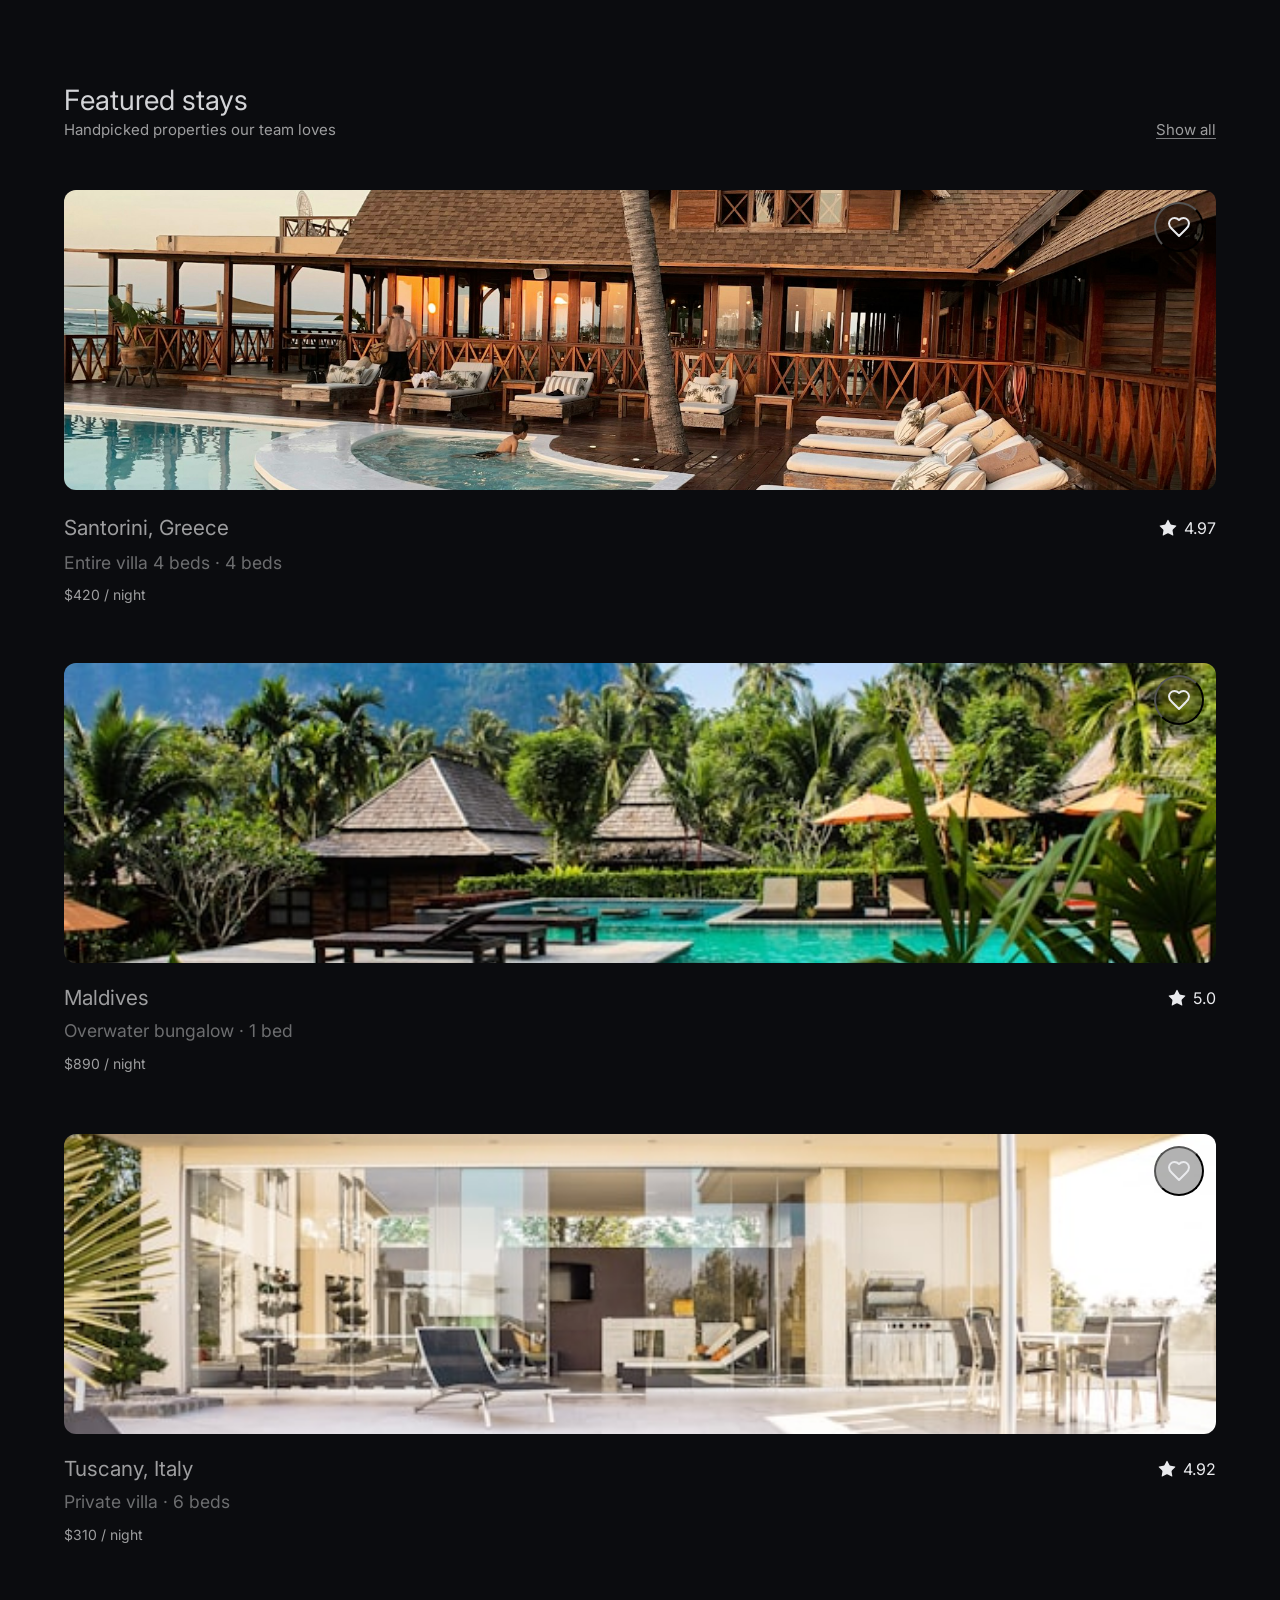
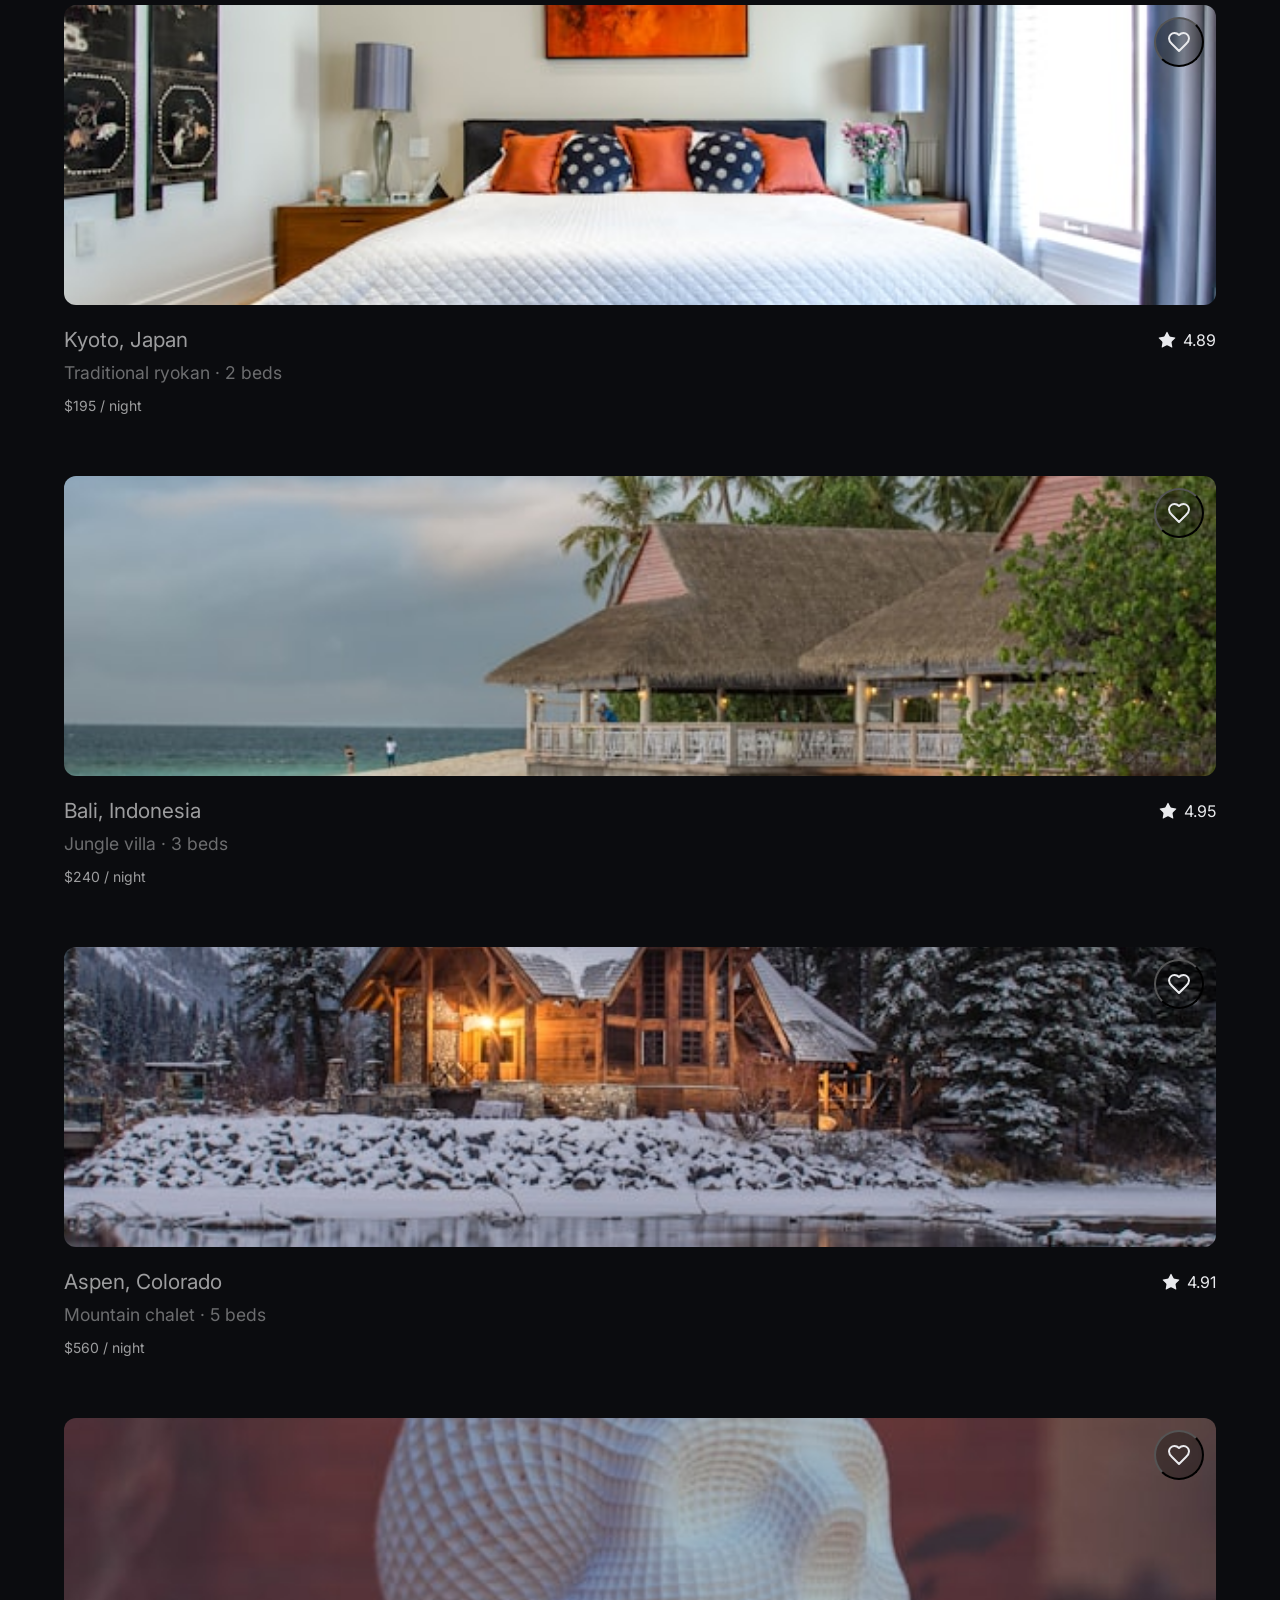
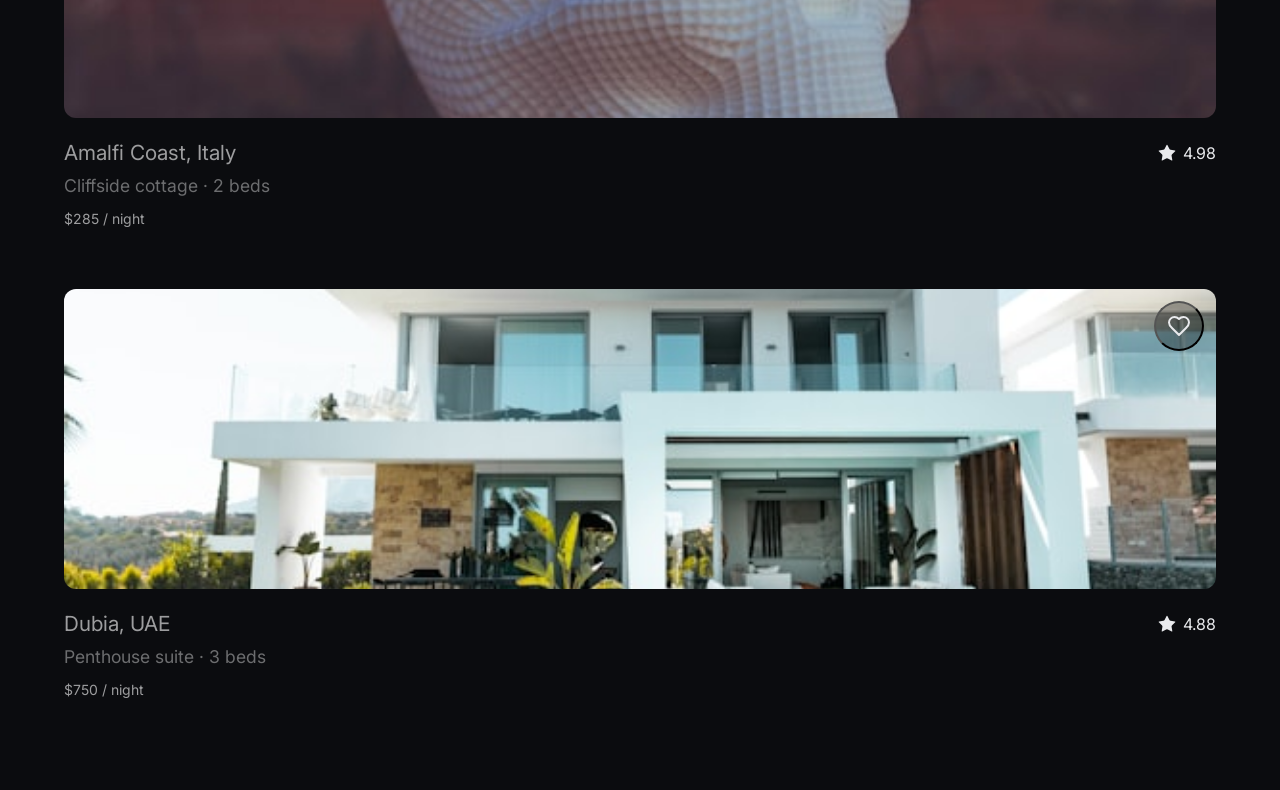
==== index.html @ f6ecd712 "your message here" ====
<!DOCTYPE html>
<html lang="en">
<head>
    <meta charset="UTF-8">
    <meta name="viewport" content="width=device-width, initial-scale=1.0">
    <title>Avenoir | Website</title>
    <link rel="preconnect" href="https://fonts.googleapis.com">
    <link rel="preconnect" href="https://fonts.gstatic.com" crossorigin>
    <link href="https://fonts.googleapis.com/css2?family=Cookie&family=Inter:ital,opsz,wght@0,14..32,100..900;1,14..32,100..900&display=swap" rel="stylesheet">
  <link rel="stylesheet" href="style.css">
</head>
<body>
    <section class="section">
        <div class="section__inner">
            <div class="section__header">
                <div class="section__heading">
                    <h2 class="section__title">Featured stays</h2>
                    <p class="text--md">Handpicked properties our team loves</p>
                </div>
                <a href="" class="text--md section__link">Show all</a>
            </div>
            <div id="featured-grid" class="section__grid">
                <a href="./" class="card">
                    <div class="card__image-wrapper">
                        <button class="love_btn">
                            <svg xmlns="http://www.w3.org/2000/svg" width="24" height="24" viewBox="0 0 24 24" fill="none" stroke="currentColor" stroke-width="2" stroke-linecap="round" stroke-linejoin="round" class="lucide lucide-heart w-4 h-4 transition-colors stroke-white">
                                <path d="M19 14c1.49-1.46 3-3.21 3-5.5A5.5 5.5 0 0 0 16.5 3c-1.76 0-3 .5-4.5 2-1.5-1.5-2.74-2-4.5-2A5.5 5.5 0 0 0 2 8.5c0 2.3 1.5 4.05 3 5.5l7 7Z"></path>
                            </svg>
                        </button>
                        <img src="./images/hero-bg.jpg" class="image" alt="">
                    </div>
                    <div class="card__details">
                        <div class="card__details-row">
                            <p class="card__location">Santorini, Greece</p>
                            <div class="card__rating">
                                <svg xmlns="http://www.w3.org/2000/svg" width="24" height="24" viewBox="0 0 24 24">
                                    <path d="M11.525 2.295a.53.53 0 0 1 .95 0l2.31 4.679a2.123 2.123 0 0 0 1.595 1.16l5.166.756a.53.53 0 0 1 .294.904l-3.736 3.638a2.123 2.123 0 0 0-.611 1.878l.882 5.14a.53.53 0 0 1-.771.56l-4.618-2.428a2.122 2.122 0 0 0-1.973 0L6.396 21.01a.53.53 0 0 1-.77-.56l.881-5.139a2.122 2.122 0 0 0-.611-1.879L2.16 9.795a.53.53 0 0 1 .294-.906l5.165-.755a2.122 2.122 0 0 0 1.597-1.16z"></path>
                                </svg>
                                <span class="">4.97</span>
                            </div>
                        </div>
                        <p class="text--sm">Entire villa 4 beds · 4 beds</p>
                        <p class="card__price">$420 <span>/ night</span></p>
                    </div>
                </a>
                
                <a href="./" class="card">
                    <div class="card__image-wrapper">
                        <button class="love_btn">
                            <svg xmlns="http://www.w3.org/2000/svg" width="24" height="24" viewBox="0 0 24 24" fill="none" stroke="currentColor" stroke-width="2" stroke-linecap="round" stroke-linejoin="round" class="lucide lucide-heart w-4 h-4 transition-colors stroke-white">
                                <path d="M19 14c1.49-1.46 3-3.21 3-5.5A5.5 5.5 0 0 0 16.5 3c-1.76 0-3 .5-4.5 2-1.5-1.5-2.74-2-4.5-2A5.5 5.5 0 0 0 2 8.5c0 2.3 1.5 4.05 3 5.5l7 7Z"></path>
                            </svg>
                        </button>
                        <img src="./images/house-two.png" alt="">
                    </div>
                    <div class="card__details">
                        <div class="card__details-row">
                            <p class="text--md card__location">Maldives</p>
                            <div class="card__rating">
                                <svg xmlns="http://www.w3.org/2000/svg" width="24" height="24" viewBox="0 0 24 24">
                                    <path d="M11.525 2.295a.53.53 0 0 1 .95 0l2.31 4.679a2.123 2.123 0 0 0 1.595 1.16l5.166.756a.53.53 0 0 1 .294.904l-3.736 3.638a2.123 2.123 0 0 0-.611 1.878l.882 5.14a.53.53 0 0 1-.771.56l-4.618-2.428a2.122 2.122 0 0 0-1.973 0L6.396 21.01a.53.53 0 0 1-.77-.56l.881-5.139a2.122 2.122 0 0 0-.611-1.879L2.16 9.795a.53.53 0 0 1 .294-.906l5.165-.755a2.122 2.122 0 0 0 1.597-1.16z"></path>
                                </svg>
                                <span class="text--sm">5.0</span>
                            </div>
                        </div>
                        <p class="text--sm">Overwater bungalow · 1 bed</p>
                        <p class="text--md card__price">$890 <span>/ night</span></p>
                    </div>
                </a>

                <a href="./" class="card">
                    <div class="card__image-wrapper">
                        <button class="love_btn">
                            <svg xmlns="http://www.w3.org/2000/svg" width="24" height="24" viewBox="0 0 24 24" fill="none" stroke="currentColor" stroke-width="2" stroke-linecap="round" stroke-linejoin="round" class="lucide lucide-heart w-4 h-4 transition-colors stroke-white">
                                <path d="M19 14c1.49-1.46 3-3.21 3-5.5A5.5 5.5 0 0 0 16.5 3c-1.76 0-3 .5-4.5 2-1.5-1.5-2.74-2-4.5-2A5.5 5.5 0 0 0 2 8.5c0 2.3 1.5 4.05 3 5.5l7 7Z"></path>
                            </svg>
                        </button>
                        <img src="./images/house-three.png" alt="">
                    </div>
                    <div class="card__details">
                        <div class="card__details-row">
                            <p class="text--md card__location">Tuscany, Italy</p>
                            <div class="card__rating">
                                <svg xmlns="http://www.w3.org/2000/svg" width="24" height="24" viewBox="0 0 24 24">
                                    <path d="M11.525 2.295a.53.53 0 0 1 .95 0l2.31 4.679a2.123 2.123 0 0 0 1.595 1.16l5.166.756a.53.53 0 0 1 .294.904l-3.736 3.638a2.123 2.123 0 0 0-.611 1.878l.882 5.14a.53.53 0 0 1-.771.56l-4.618-2.428a2.122 2.122 0 0 0-1.973 0L6.396 21.01a.53.53 0 0 1-.77-.56l.881-5.139a2.122 2.122 0 0 0-.611-1.879L2.16 9.795a.53.53 0 0 1 .294-.906l5.165-.755a2.122 2.122 0 0 0 1.597-1.16z"></path>
                                </svg>
                                <span class="text--sm">4.92</span>
                            </div>
                        </div>
                        <p class="text--sm">Private villa · 6 beds</p>
                        <p class="text--md card__price">$310 <span>/ night</span></p>
                    </div>
                </a>

                <a href="./" class="card">
                    <div class="card__image-wrapper">
                        <button class="love_btn">
                            <svg xmlns="http://www.w3.org/2000/svg" width="24" height="24" viewBox="0 0 24 24" fill="none" stroke="currentColor" stroke-width="2" stroke-linecap="round" stroke-linejoin="round" class="lucide lucide-heart w-4 h-4 transition-colors stroke-white">
                                <path d="M19 14c1.49-1.46 3-3.21 3-5.5A5.5 5.5 0 0 0 16.5 3c-1.76 0-3 .5-4.5 2-1.5-1.5-2.74-2-4.5-2A5.5 5.5 0 0 0 2 8.5c0 2.3 1.5 4.05 3 5.5l7 7Z"></path>
                            </svg>
                        </button>
                        <img src="./images/house-four.png" alt="">
                    </div>
                    <div class="card__details">
                        <div class="card__details-row">
                            <p class="text--md card__location">Kyoto, Japan</p>
                            <div class="card__rating">
                                <svg xmlns="http://www.w3.org/2000/svg" width="24" height="24" viewBox="0 0 24 24">
                                    <path d="M11.525 2.295a.53.53 0 0 1 .95 0l2.31 4.679a2.123 2.123 0 0 0 1.595 1.16l5.166.756a.53.53 0 0 1 .294.904l-3.736 3.638a2.123 2.123 0 0 0-.611 1.878l.882 5.14a.53.53 0 0 1-.771.56l-4.618-2.428a2.122 2.122 0 0 0-1.973 0L6.396 21.01a.53.53 0 0 1-.77-.56l.881-5.139a2.122 2.122 0 0 0-.611-1.879L2.16 9.795a.53.53 0 0 1 .294-.906l5.165-.755a2.122 2.122 0 0 0 1.597-1.16z"></path>
                                </svg>
                                <span class="text--sm">4.89</span>
                            </div>
                        </div>
                        <p class="text--sm">Traditional ryokan · 2 beds</p>
                        <p class="text--md card__price">$195 <span>/ night</span></p>
                    </div>
                </a>

                <a href="./" class="card">
                    <div class="card__image-wrapper">
                        <button class="love_btn">
                            <svg xmlns="http://www.w3.org/2000/svg" width="24" height="24" viewBox="0 0 24 24" fill="none" stroke="currentColor" stroke-width="2" stroke-linecap="round" stroke-linejoin="round" class="lucide lucide-heart w-4 h-4 transition-colors stroke-white">
                                <path d="M19 14c1.49-1.46 3-3.21 3-5.5A5.5 5.5 0 0 0 16.5 3c-1.76 0-3 .5-4.5 2-1.5-1.5-2.74-2-4.5-2A5.5 5.5 0 0 0 2 8.5c0 2.3 1.5 4.05 3 5.5l7 7Z"></path>
                            </svg>
                        </button>
                        <img src="./images/house-five.png" alt="">
                    </div>
                    <div class="card__details">
                        <div class="card__details-row">
                            <p class="text--md card__location">Bali, Indonesia</p>
                            <div class="card__rating">
                                <svg xmlns="http://www.w3.org/2000/svg" width="24" height="24" viewBox="0 0 24 24">
                                    <path d="M11.525 2.295a.53.53 0 0 1 .95 0l2.31 4.679a2.123 2.123 0 0 0 1.595 1.16l5.166.756a.53.53 0 0 1 .294.904l-3.736 3.638a2.123 2.123 0 0 0-.611 1.878l.882 5.14a.53.53 0 0 1-.771.56l-4.618-2.428a2.122 2.122 0 0 0-1.973 0L6.396 21.01a.53.53 0 0 1-.77-.56l.881-5.139a2.122 2.122 0 0 0-.611-1.879L2.16 9.795a.53.53 0 0 1 .294-.906l5.165-.755a2.122 2.122 0 0 0 1.597-1.16z"></path>
                                </svg>
                                <span class="text--sm">4.95</span>
                            </div>
                        </div>
                        <p class="text--sm">Jungle villa · 3 beds</p>
                        <p class="text--md card__price">$240 <span>/ night</span></p>
                    </div>
                </a>

                <a href="./" class="card">
                    <div class="card__image-wrapper">
                        <button class="love_btn">
                            <svg xmlns="http://www.w3.org/2000/svg" width="24" height="24" viewBox="0 0 24 24" fill="none" stroke="currentColor" stroke-width="2" stroke-linecap="round" stroke-linejoin="round" class="lucide lucide-heart w-4 h-4 transition-colors stroke-white">
                                <path d="M19 14c1.49-1.46 3-3.21 3-5.5A5.5 5.5 0 0 0 16.5 3c-1.76 0-3 .5-4.5 2-1.5-1.5-2.74-2-4.5-2A5.5 5.5 0 0 0 2 8.5c0 2.3 1.5 4.05 3 5.5l7 7Z"></path>
                            </svg>
                        </button>
                        <img src="./images/house-six.jpg" alt="">
                    </div>
                    <div class="card__details">
                        <div class="card__details-row">
                            <p class="text--md card__location">Aspen, Colorado</p>
                            <div class="card__rating">
                                <svg xmlns="http://www.w3.org/2000/svg" width="24" height="24" viewBox="0 0 24 24">
                                    <path d="M11.525 2.295a.53.53 0 0 1 .95 0l2.31 4.679a2.123 2.123 0 0 0 1.595 1.16l5.166.756a.53.53 0 0 1 .294.904l-3.736 3.638a2.123 2.123 0 0 0-.611 1.878l.882 5.14a.53.53 0 0 1-.771.56l-4.618-2.428a2.122 2.122 0 0 0-1.973 0L6.396 21.01a.53.53 0 0 1-.77-.56l.881-5.139a2.122 2.122 0 0 0-.611-1.879L2.16 9.795a.53.53 0 0 1 .294-.906l5.165-.755a2.122 2.122 0 0 0 1.597-1.16z"></path>
                                </svg>
                                <span class="text--sm">4.91</span>
                            </div>
                        </div>
                        <p class="text--sm">Mountain chalet · 5 beds</p>
                        <p class="text--md card__price">$560 <span>/ night</span></p>
                    </div>
                </a>

                <a href="./" class="card">
                    <div class="card__image-wrapper">
                        <button class="love_btn">
                            <svg xmlns="http://www.w3.org/2000/svg" width="24" height="24" viewBox="0 0 24 24" fill="none" stroke="currentColor" stroke-width="2" stroke-linecap="round" stroke-linejoin="round" class="lucide lucide-heart w-4 h-4 transition-colors stroke-white">
                                <path d="M19 14c1.49-1.46 3-3.21 3-5.5A5.5 5.5 0 0 0 16.5 3c-1.76 0-3 .5-4.5 2-1.5-1.5-2.74-2-4.5-2A5.5 5.5 0 0 0 2 8.5c0 2.3 1.5 4.05 3 5.5l7 7Z"></path>
                            </svg>
                        </button>
                        <img src="./images/house-seven.png" alt="">
                    </div>
                    <div class="card__details">
                        <div class="card__details-row">
                            <p class="text--md card__location">Amalfi Coast, Italy</p>
                            <div class="card__rating">
                                <svg xmlns="http://www.w3.org/2000/svg" width="24" height="24" viewBox="0 0 24 24">
                                    <path d="M11.525 2.295a.53.53 0 0 1 .95 0l2.31 4.679a2.123 2.123 0 0 0 1.595 1.16l5.166.756a.53.53 0 0 1 .294.904l-3.736 3.638a2.123 2.123 0 0 0-.611 1.878l.882 5.14a.53.53 0 0 1-.771.56l-4.618-2.428a2.122 2.122 0 0 0-1.973 0L6.396 21.01a.53.53 0 0 1-.77-.56l.881-5.139a2.122 2.122 0 0 0-.611-1.879L2.16 9.795a.53.53 0 0 1 .294-.906l5.165-.755a2.122 2.122 0 0 0 1.597-1.16z"></path>
                                </svg>
                                <span class="text--sm">4.98</span>
                            </div>
                        </div>
                        <p class="text--sm">Cliffside cottage · 2 beds</p>
                        <p class="text--md card__price">$285 <span>/ night</span></p>
                    </div>
                </a>

                <a href="./" class="card">
                    <div class="card__image-wrapper">
                        <button class="love_btn">
                            <svg xmlns="http://www.w3.org/2000/svg" width="24" height="24" viewBox="0 0 24 24" fill="none" stroke="currentColor" stroke-width="2" stroke-linecap="round" stroke-linejoin="round" class="lucide lucide-heart w-4 h-4 transition-colors stroke-white">
                                <path d="M19 14c1.49-1.46 3-3.21 3-5.5A5.5 5.5 0 0 0 16.5 3c-1.76 0-3 .5-4.5 2-1.5-1.5-2.74-2-4.5-2A5.5 5.5 0 0 0 2 8.5c0 2.3 1.5 4.05 3 5.5l7 7Z"></path>
                            </svg>
                        </button>
                        <img src="./images/house-eight.png" alt="">
                    </div>
                    <div class="card__details">
                        <div class="card__details-row">
                            <p class="text--md card__location">Dubia, UAE</p>
                            <div class="card__rating">
                                <svg xmlns="http://www.w3.org/2000/svg" width="24" height="24" viewBox="0 0 24 24">
                                    <path d="M11.525 2.295a.53.53 0 0 1 .95 0l2.31 4.679a2.123 2.123 0 0 0 1.595 1.16l5.166.756a.53.53 0 0 1 .294.904l-3.736 3.638a2.123 2.123 0 0 0-.611 1.878l.882 5.14a.53.53 0 0 1-.771.56l-4.618-2.428a2.122 2.122 0 0 0-1.973 0L6.396 21.01a.53.53 0 0 1-.77-.56l.881-5.139a2.122 2.122 0 0 0-.611-1.879L2.16 9.795a.53.53 0 0 1 .294-.906l5.165-.755a2.122 2.122 0 0 0 1.597-1.16z"></path>
                                </svg>
                                <span class="text--sm">4.88</span>
                            </div>
                        </div>
                        <p class="text--sm">Penthouse suite · 3 beds</p>
                        <p class="text--md card__price">$750 <span>/ night</span></p>
                    </div>
                </a>

            </div>
        </div>
    </section>
</body>
</html>
---- style.css ----
/* ===========================
   RESET + BASE
=========================== */
*, *::before, *::after {
  box-sizing: border-box;
  margin: 0;
  padding: 0;
}

html {
  scroll-behavior: smooth;
}

body {
    font-family: "Inter", sans-serif;
}

/* ===========================
   CONTAINER — fluid + capped
=========================== */
.section{
    width: 100%;
    background-color: #0B0C0F;
    /* background-color: blue; */
    padding: 80px 0;
}
.section__inner {
    /* background-color: red; */
  width: min(90%, 1200px);
  margin-inline: auto;
  gap: 50px;
  display: flex;
  flex-direction: column;

}

.section__header{
    display: flex;
    justify-content: space-between;
    flex-wrap: nowrap;
    /* justify-content: center; */
    align-items: center;
}

.section__link {
    font-size: .87rem;
    align-self: flex-end;
    text-decoration: underline;
    text-underline-offset: 3px;
    color: #757577;
    text-decoration-color: rgba(233, 234, 237, 0.5);
}

.section__title{
    font-size: 28px;
    font-weight: 400;
    line-height: 40px;
    color: rgba(233, 234, 237, 0.9);
}


.text--md {
    font-size: 15px;
    font-weight: 400;
    line-height: 20px;
    color: #ffffff99;
}

.section__grid{
    display: grid;
    grid-template-columns: repeat(1, fr);
    gap: 50px;
    width: 100%;
}

.card {
    display: flex;
    flex-direction: column;
    gap: 15px;
    /* display: block; */
    /* border-radius: 12px; */
    overflow: hidden;
    transition: all 0.3s ease;
}

.card__image-wrapper {
    border-radius: 12px;
    overflow: hidden;
    position: relative;
    height: 300px;
}

.card__image-wrapper img {
    width: 100%;
    height: 100%;
    object-fit: cover;
    display: block;
    transition: all 0.3s ease;
    z-index: 100;
}


.card:hover .card__image-wrapper img {
    transform: scale(1.1);
}

.love_btn {
    position: absolute;
    top: 12px;
    right: 12px;
    z-index: 200;
    background: rgba(0, 0, 0, 0.3);
    height: 50px;
    width: 50px;
    display: flex;
    justify-content: center;
    align-items: center;
    padding: 0;
    border-radius: 100%;
}

.love_btn svg {
    color: rgb(233, 234, 237);
    height: 24px;
    width: 24px;
    display: block;
}

.card__location{
    font-size: 1.3rem;
    color: rgba(255, 255, 255, 0.6);
}

.card__details-row{
    display: flex;
    justify-content: space-between;
    align-items: center;
}


.card__rating{
    display: flex;
    justify-content: center;
    align-items: center;
    color: #E9EAED;
    gap: 6px;
}

.card__rating span{
    font-size: 1rem;
    color: rgb(233, 234, 237);
}

.card__rating svg{
    height: 20px;
    width: 20px;
    fill: #e9eaed;
}

.card__details{
    display: flex;
    flex-direction: column;
    gap: 15px;
    padding: 10px 0;
    /* background-color: gold; */
}

.text--sm{
    font-size: 1.1rem;
    line-height: 16px;
    font-weight: 400;
    color: #ffffff66;
}


.card__price{
    font-weight: 400;
    font-size: 14px;
    color: rgba(255, 255, 255, 0.6);
}





















/* ===========================
   TYPOGRAPHY
=========================== */
h1, h2, h3, p {
  margin: 0;
}

a {
  text-decoration: none;
}



/* Tablet+ — show full nav links */
@media (min-width: 768px) {
  .nav__links {
    display: flex;
  }

  .nav__hamburger {
    display: none;
  }

  .nav__mobile {
    display: none !important;
  }
}


@media (min-width: 768px) {
  .stats__grid {
    grid-template-columns: repeat(4, 1fr);
  }
}



@media (min-width: 768px) {
  .work__grid {
    grid-template-columns: repeat(2, 1fr);
    grid-template-rows: auto auto;
  }

  .card--tall {
    grid-row: span 2;
    min-height: 520px;
  }

  .card--wide {
    grid-column: span 2;
  }
}

@media (min-width: 1024px) {
  .card--wide {
    grid-column: span 1;
  }
}

@media (min-width: 768px) {
  .service {
    align-items: center;
  }
}


@media (min-width: 768px) {
  .footer__inner {
    flex-direction: row;
    justify-content: space-between;
  }
}
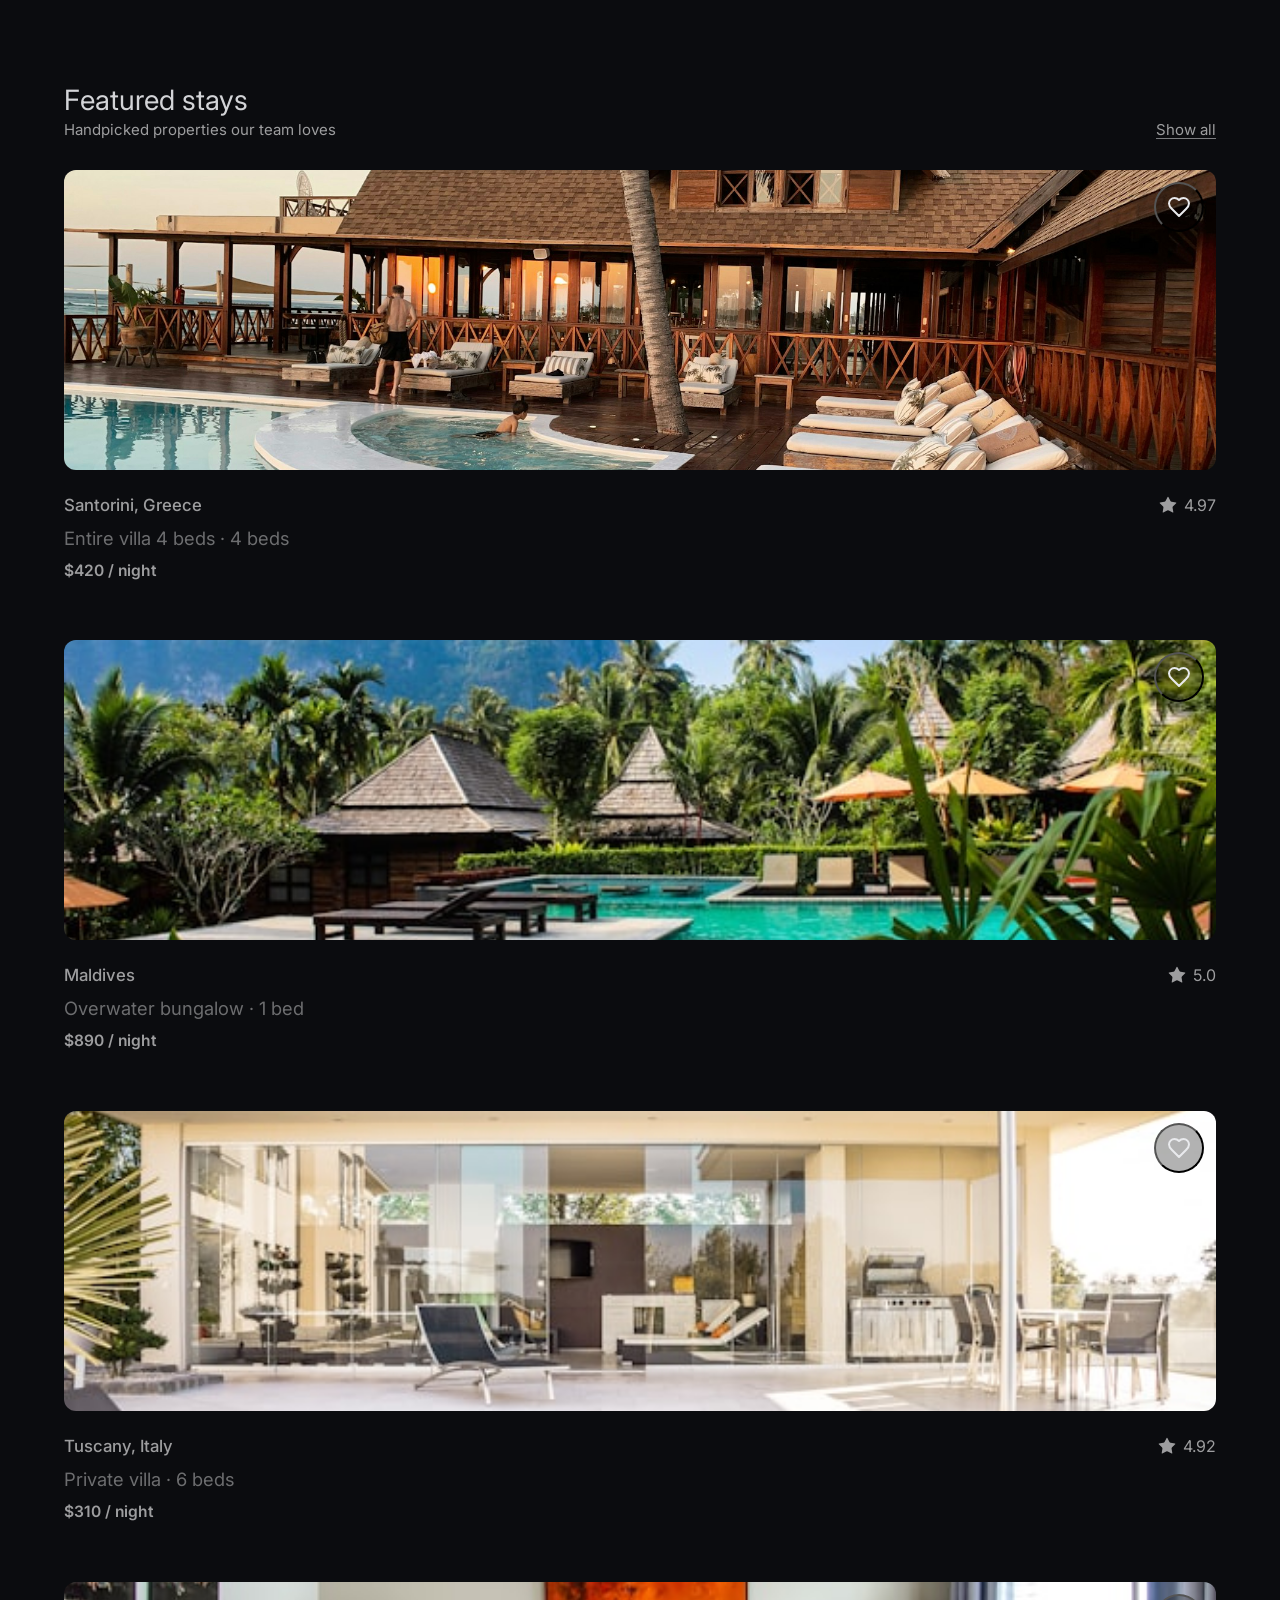
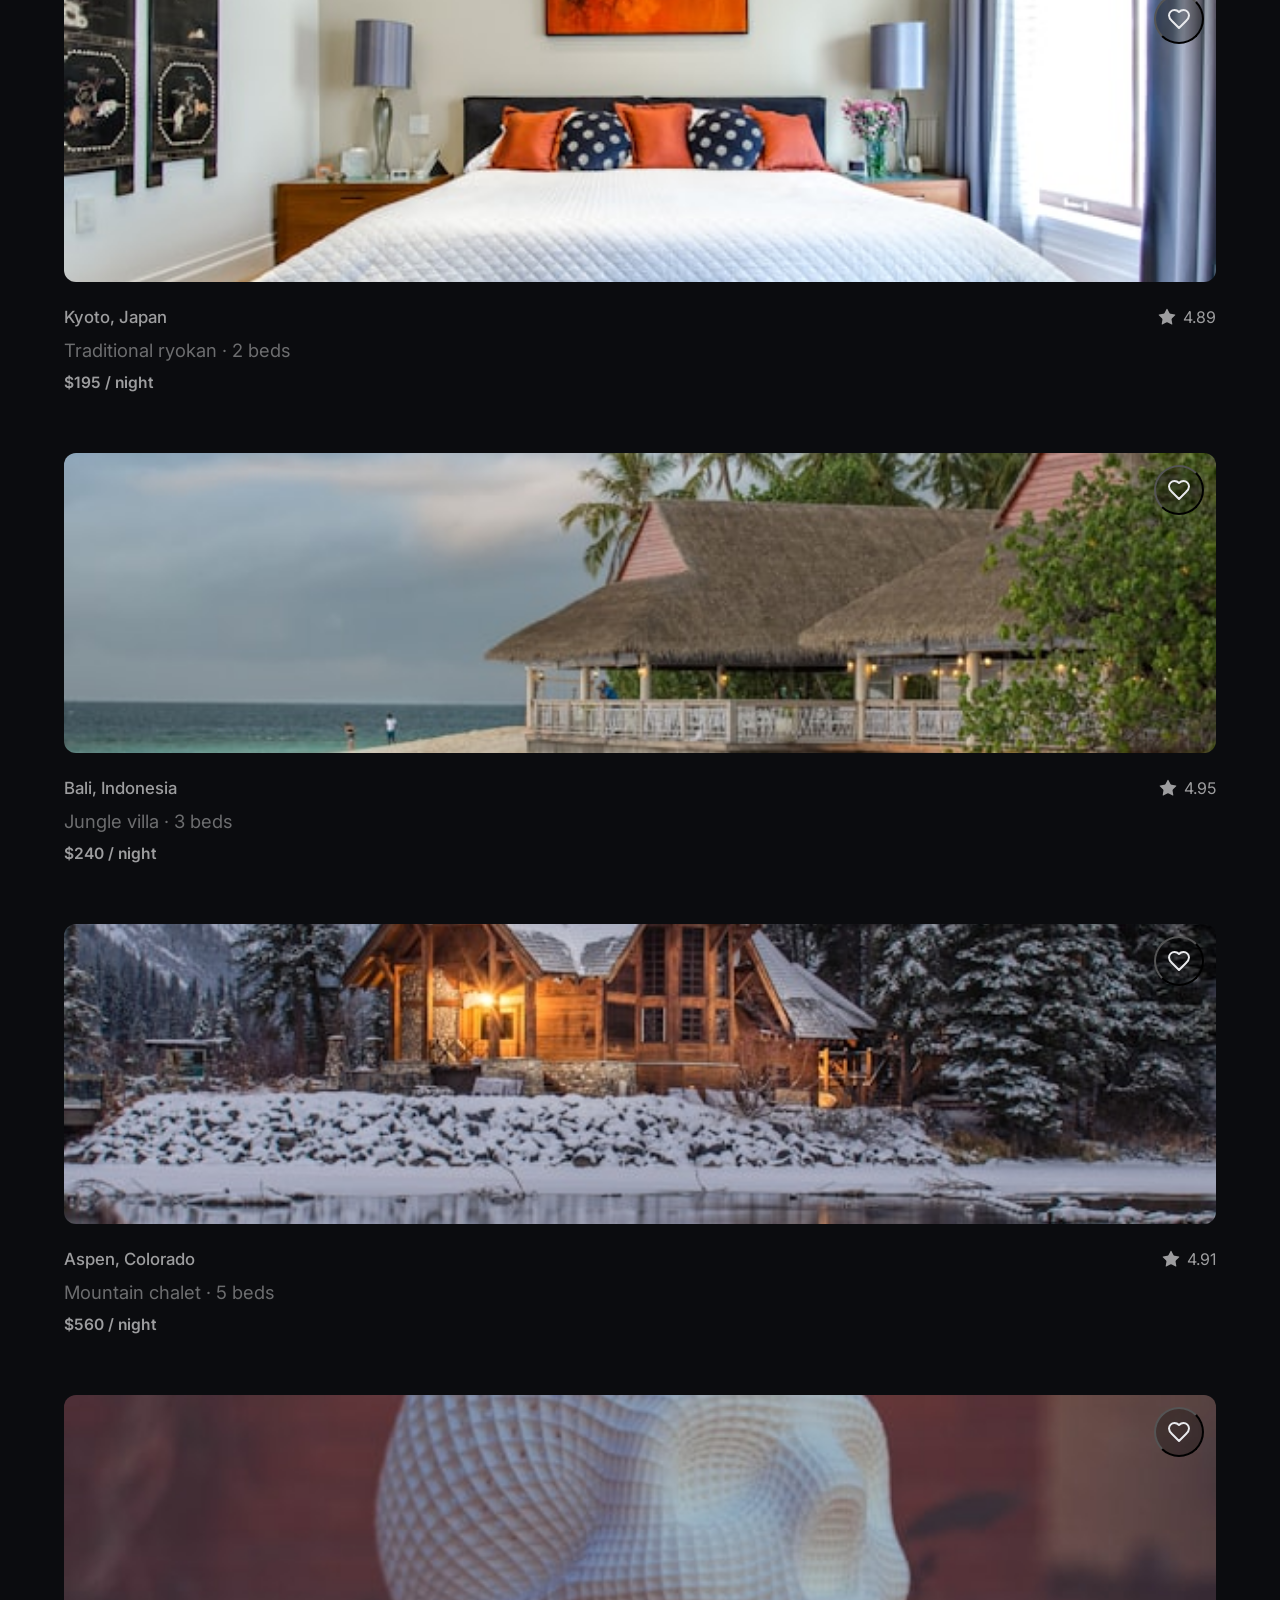
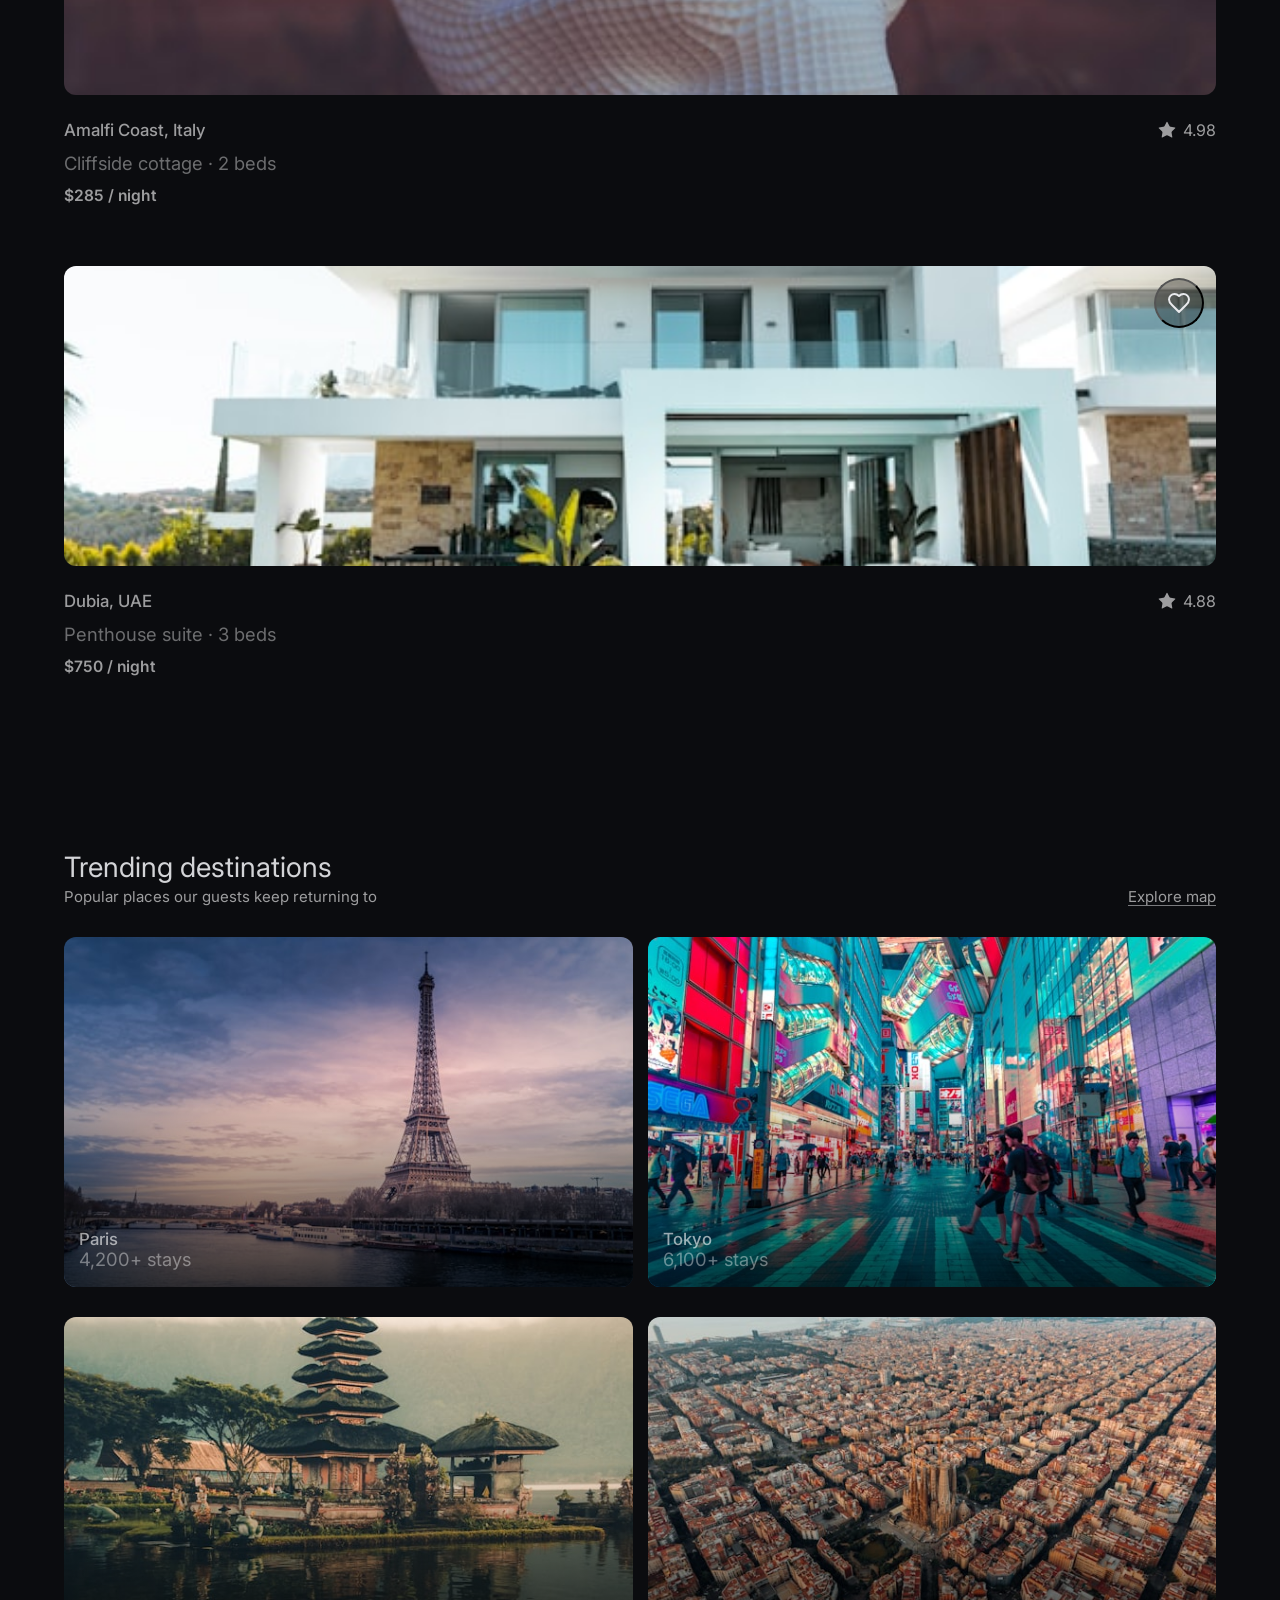
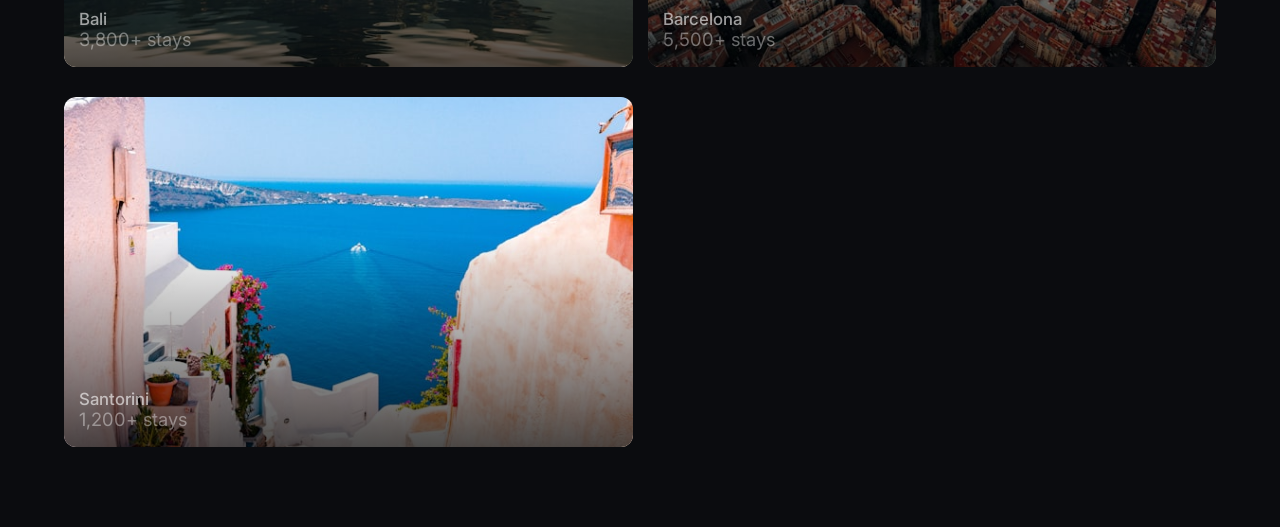
==== commit eb399eb7: "your message here" ====
--- a/index.html
+++ b/index.html
@@ -55,7 +55,7 @@
                     </div>
                     <div class="card__details">
                         <div class="card__details-row">
-                            <p class="text--md card__location">Maldives</p>
+                            <p class="card__location">Maldives</p>
                             <div class="card__rating">
                                 <svg xmlns="http://www.w3.org/2000/svg" width="24" height="24" viewBox="0 0 24 24">
                                     <path d="M11.525 2.295a.53.53 0 0 1 .95 0l2.31 4.679a2.123 2.123 0 0 0 1.595 1.16l5.166.756a.53.53 0 0 1 .294.904l-3.736 3.638a2.123 2.123 0 0 0-.611 1.878l.882 5.14a.53.53 0 0 1-.771.56l-4.618-2.428a2.122 2.122 0 0 0-1.973 0L6.396 21.01a.53.53 0 0 1-.77-.56l.881-5.139a2.122 2.122 0 0 0-.611-1.879L2.16 9.795a.53.53 0 0 1 .294-.906l5.165-.755a2.122 2.122 0 0 0 1.597-1.16z"></path>
@@ -79,7 +79,7 @@
                     </div>
                     <div class="card__details">
                         <div class="card__details-row">
-                            <p class="text--md card__location">Tuscany, Italy</p>
+                            <p class="card__location">Tuscany, Italy</p>
                             <div class="card__rating">
                                 <svg xmlns="http://www.w3.org/2000/svg" width="24" height="24" viewBox="0 0 24 24">
                                     <path d="M11.525 2.295a.53.53 0 0 1 .95 0l2.31 4.679a2.123 2.123 0 0 0 1.595 1.16l5.166.756a.53.53 0 0 1 .294.904l-3.736 3.638a2.123 2.123 0 0 0-.611 1.878l.882 5.14a.53.53 0 0 1-.771.56l-4.618-2.428a2.122 2.122 0 0 0-1.973 0L6.396 21.01a.53.53 0 0 1-.77-.56l.881-5.139a2.122 2.122 0 0 0-.611-1.879L2.16 9.795a.53.53 0 0 1 .294-.906l5.165-.755a2.122 2.122 0 0 0 1.597-1.16z"></path>
@@ -103,7 +103,7 @@
                     </div>
                     <div class="card__details">
                         <div class="card__details-row">
-                            <p class="text--md card__location">Kyoto, Japan</p>
+                            <p class="card__location">Kyoto, Japan</p>
                             <div class="card__rating">
                                 <svg xmlns="http://www.w3.org/2000/svg" width="24" height="24" viewBox="0 0 24 24">
                                     <path d="M11.525 2.295a.53.53 0 0 1 .95 0l2.31 4.679a2.123 2.123 0 0 0 1.595 1.16l5.166.756a.53.53 0 0 1 .294.904l-3.736 3.638a2.123 2.123 0 0 0-.611 1.878l.882 5.14a.53.53 0 0 1-.771.56l-4.618-2.428a2.122 2.122 0 0 0-1.973 0L6.396 21.01a.53.53 0 0 1-.77-.56l.881-5.139a2.122 2.122 0 0 0-.611-1.879L2.16 9.795a.53.53 0 0 1 .294-.906l5.165-.755a2.122 2.122 0 0 0 1.597-1.16z"></path>
@@ -127,7 +127,7 @@
                     </div>
                     <div class="card__details">
                         <div class="card__details-row">
-                            <p class="text--md card__location">Bali, Indonesia</p>
+                            <p class="card__location">Bali, Indonesia</p>
                             <div class="card__rating">
                                 <svg xmlns="http://www.w3.org/2000/svg" width="24" height="24" viewBox="0 0 24 24">
                                     <path d="M11.525 2.295a.53.53 0 0 1 .95 0l2.31 4.679a2.123 2.123 0 0 0 1.595 1.16l5.166.756a.53.53 0 0 1 .294.904l-3.736 3.638a2.123 2.123 0 0 0-.611 1.878l.882 5.14a.53.53 0 0 1-.771.56l-4.618-2.428a2.122 2.122 0 0 0-1.973 0L6.396 21.01a.53.53 0 0 1-.77-.56l.881-5.139a2.122 2.122 0 0 0-.611-1.879L2.16 9.795a.53.53 0 0 1 .294-.906l5.165-.755a2.122 2.122 0 0 0 1.597-1.16z"></path>
@@ -151,7 +151,7 @@
                     </div>
                     <div class="card__details">
                         <div class="card__details-row">
-                            <p class="text--md card__location">Aspen, Colorado</p>
+                            <p class="card__location">Aspen, Colorado</p>
                             <div class="card__rating">
                                 <svg xmlns="http://www.w3.org/2000/svg" width="24" height="24" viewBox="0 0 24 24">
                                     <path d="M11.525 2.295a.53.53 0 0 1 .95 0l2.31 4.679a2.123 2.123 0 0 0 1.595 1.16l5.166.756a.53.53 0 0 1 .294.904l-3.736 3.638a2.123 2.123 0 0 0-.611 1.878l.882 5.14a.53.53 0 0 1-.771.56l-4.618-2.428a2.122 2.122 0 0 0-1.973 0L6.396 21.01a.53.53 0 0 1-.77-.56l.881-5.139a2.122 2.122 0 0 0-.611-1.879L2.16 9.795a.53.53 0 0 1 .294-.906l5.165-.755a2.122 2.122 0 0 0 1.597-1.16z"></path>
@@ -175,7 +175,7 @@
                     </div>
                     <div class="card__details">
                         <div class="card__details-row">
-                            <p class="text--md card__location">Amalfi Coast, Italy</p>
+                            <p class="card__location">Amalfi Coast, Italy</p>
                             <div class="card__rating">
                                 <svg xmlns="http://www.w3.org/2000/svg" width="24" height="24" viewBox="0 0 24 24">
                                     <path d="M11.525 2.295a.53.53 0 0 1 .95 0l2.31 4.679a2.123 2.123 0 0 0 1.595 1.16l5.166.756a.53.53 0 0 1 .294.904l-3.736 3.638a2.123 2.123 0 0 0-.611 1.878l.882 5.14a.53.53 0 0 1-.771.56l-4.618-2.428a2.122 2.122 0 0 0-1.973 0L6.396 21.01a.53.53 0 0 1-.77-.56l.881-5.139a2.122 2.122 0 0 0-.611-1.879L2.16 9.795a.53.53 0 0 1 .294-.906l5.165-.755a2.122 2.122 0 0 0 1.597-1.16z"></path>
@@ -199,7 +199,7 @@
                     </div>
                     <div class="card__details">
                         <div class="card__details-row">
-                            <p class="text--md card__location">Dubia, UAE</p>
+                            <p class="card__location">Dubia, UAE</p>
                             <div class="card__rating">
                                 <svg xmlns="http://www.w3.org/2000/svg" width="24" height="24" viewBox="0 0 24 24">
                                     <path d="M11.525 2.295a.53.53 0 0 1 .95 0l2.31 4.679a2.123 2.123 0 0 0 1.595 1.16l5.166.756a.53.53 0 0 1 .294.904l-3.736 3.638a2.123 2.123 0 0 0-.611 1.878l.882 5.14a.53.53 0 0 1-.771.56l-4.618-2.428a2.122 2.122 0 0 0-1.973 0L6.396 21.01a.53.53 0 0 1-.77-.56l.881-5.139a2.122 2.122 0 0 0-.611-1.879L2.16 9.795a.53.53 0 0 1 .294-.906l5.165-.755a2.122 2.122 0 0 0 1.597-1.16z"></path>
@@ -215,5 +215,64 @@
             </div>
         </div>
     </section>
+
+     <section class="section">
+        <div class="section__inner">
+             <div class="section__header">
+                <div class="section__heading">
+                    <h2 class="section__title">Trending destinations</h2>
+                    <p class="text--md">Popular places our guests keep returning to</p>
+                </div>
+                <a href="" class="text--md section__link">Explore map</a>
+            </div>
+            <div id="destinations-grid" class="section__grid__two">
+                <a class="card">
+                    <div class="card__image-wrapper">
+                        <img src="./images/destination-one.png" alt="">
+                    </div>
+                    <div class="card__destination-label">
+                        <p class="card__location">Paris</p>
+                        <p class="text--sm">4,200+ stays</p>
+                    </div>
+                </a>
+                <a class="card">
+                    <div class="card__image-wrapper">
+                        <img src="./images/destination-two.png" alt="">
+                    </div>
+                    <div class="card__destination-label">
+                        <p class="card__location">Tokyo</p>
+                        <p class="text--sm">6,100+ stays</p>
+                    </div>
+                </a>
+                <a class="card">
+                    <div class="card__image-wrapper">
+                        <img src="./images/destination-three.jpg" alt="">
+                    </div>
+                    <div class="card__destination-label">
+                        <p class="card__location">Bali</p>
+                        <p class="text--sm">3,800+ stays</p>
+                    </div>
+                </a>
+                <a class="card">
+                    <div class="card__image-wrapper">
+                        <img src="./images/destination-four.png" alt="">
+                    </div>
+                    <div class="card__destination-label">
+                        <p class="card__location">Barcelona</p>
+                        <p class="text--sm">5,500+ stays</p>
+                    </div>
+                </a>
+                <a class="card">
+                    <div class="card__image-wrapper">
+                        <img src="./images/destination-five.jpg" alt="">
+                    </div>
+                    <div class="card__destination-label">
+                        <p class="card__location">Santorini</p>
+                        <p class="text--sm">1,200+ stays</p>
+                    </div>
+                </a>
+            </div>
+        </div>
+     </section>
 </body>
 </html>
--- a/style.css
+++ b/style.css
@@ -28,7 +28,7 @@
     /* background-color: red; */
   width: min(90%, 1200px);
   margin-inline: auto;
-  gap: 50px;
+  gap: 30px;
   display: flex;
   flex-direction: column;
 
@@ -87,7 +87,11 @@
     border-radius: 12px;
     overflow: hidden;
     position: relative;
-    height: 300px;
+    /* height: 300px; */
+}
+
+#featured-grid .card__image-wrapper{
+  height: 300px;
 }
 
 .card__image-wrapper img {
@@ -127,8 +131,9 @@
 }
 
 .card__location{
-    font-size: 1.3rem;
-    color: rgba(255, 255, 255, 0.6);
+    font-size: 1.05rem;
+    color: #ffffff99;
+    font-weight: 500;
 }
 
 .card__details-row{
@@ -148,13 +153,13 @@
 
 .card__rating span{
     font-size: 1rem;
-    color: rgb(233, 234, 237);
+    color: #ffffff99;;
 }
 
 .card__rating svg{
     height: 20px;
     width: 20px;
-    fill: #e9eaed;
+    fill: #ffffff99;
 }
 
 .card__details{
@@ -166,25 +171,72 @@
 }
 
 .text--sm{
-    font-size: 1.1rem;
+    font-size: 1.15rem;
     line-height: 16px;
     font-weight: 400;
     color: #ffffff66;
+    /* background-color: red; */
 }
 
 
 .card__price{
-    font-weight: 400;
-    font-size: 14px;
+    font-weight: 600;
+    font-size: 15.6px;
     color: rgba(255, 255, 255, 0.6);
 }
 
 
-
-
-
-
-
+#destinations-grid{
+  display: grid;
+  grid-template-columns: repeat(2, 1fr);
+  /* background-color: red; */
+  row-gap: 30px;
+  column-gap: 15px;
+}
+
+#destinations-grid .card__image-wrapper{
+  height: 350px;
+  /* object-fit: contain; */
+}
+
+
+#destinations-grid .image{
+  object-fit: contain;
+}
+
+.card__destination-label{
+  display: flex;
+  flex-direction: column;
+  gap: 12px;
+}
+
+
+#destinations-grid .card {
+    position: relative;
+}
+
+#destinations-grid .card__image-wrapper::after {
+    content: '';
+    position: absolute;
+    bottom: 0;
+    left: 0;
+    right: 0;
+    height: 60%;
+    background: linear-gradient(to top, rgba(0, 0, 0, 0.7), transparent);
+    border-radius: 12px;
+}
+
+/* Card Destination Label (Trending grid overlay) */
+.card__destination-label {
+    position: absolute;
+    bottom: 20px;
+    left: 15px;
+    z-index: 2;
+    color: white;
+    display: flex;
+    flex-direction: column;
+    gap: 2px;
+}
 
 
 
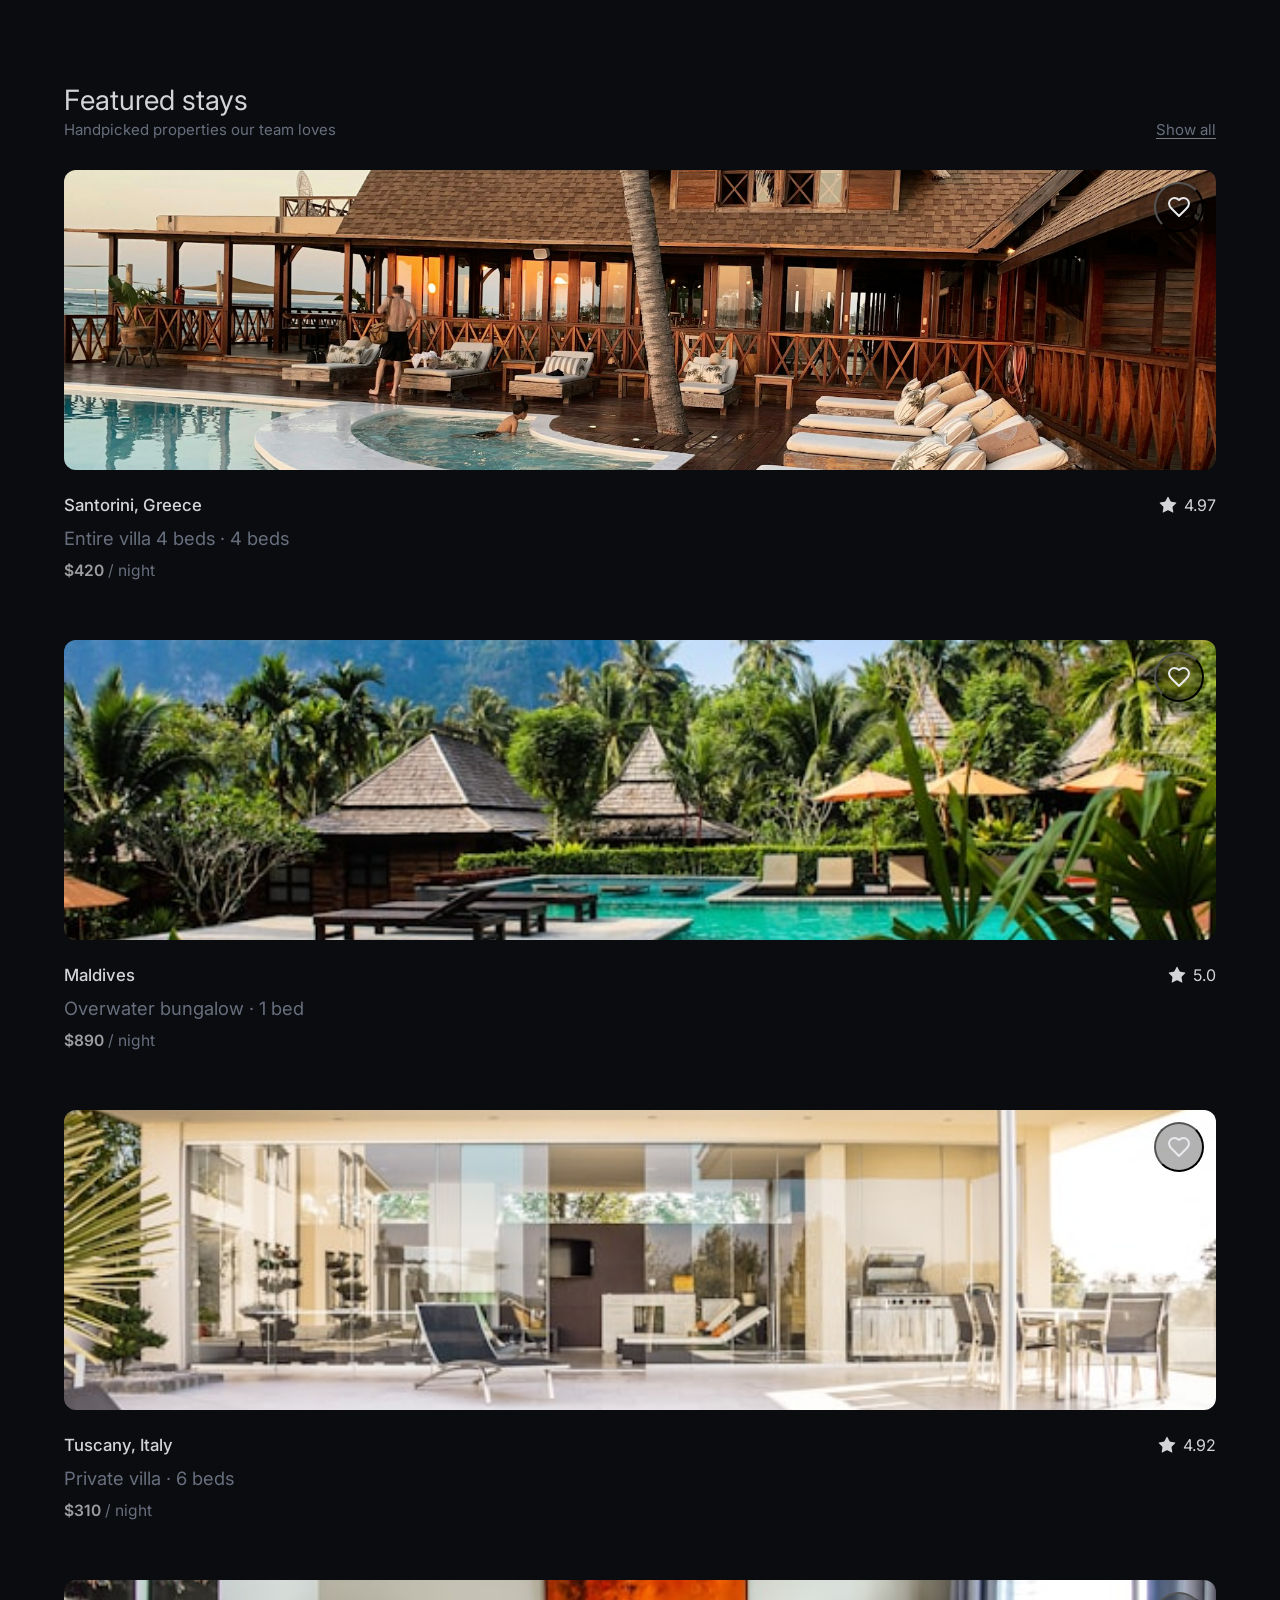
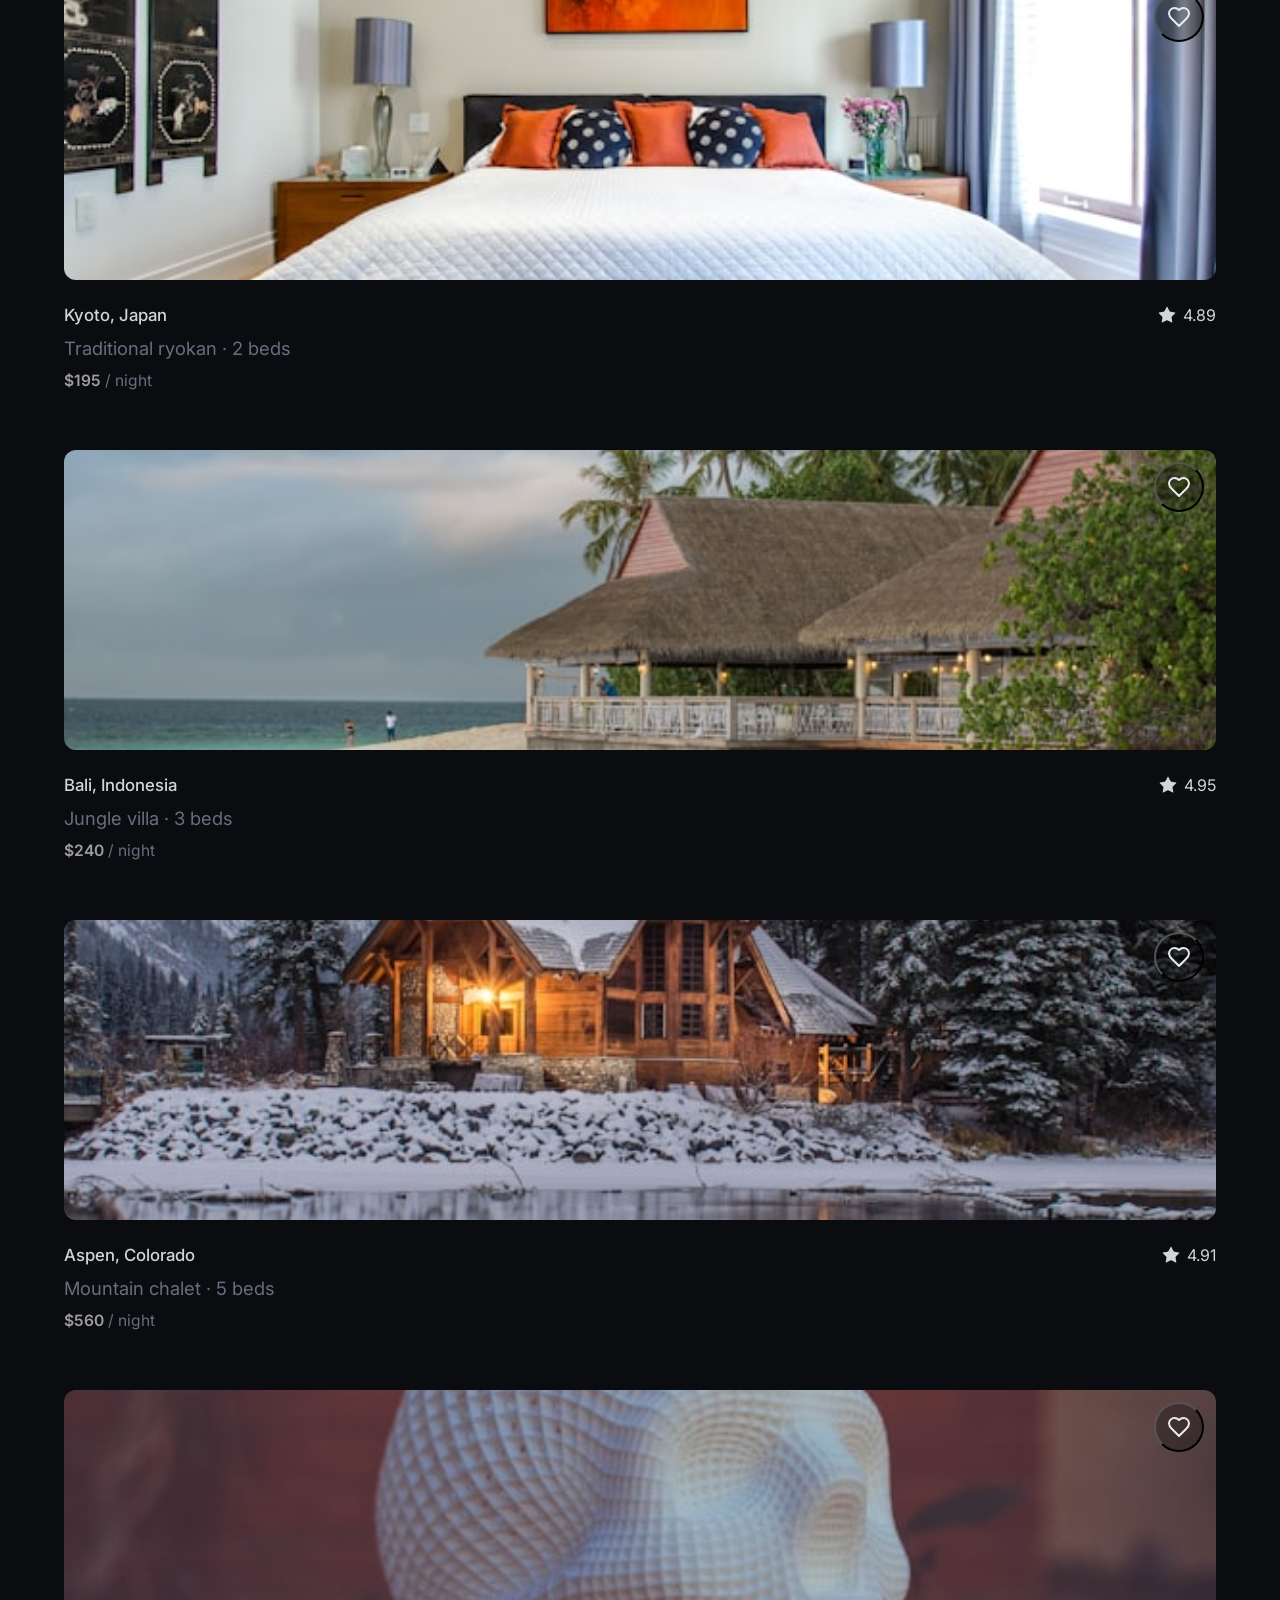
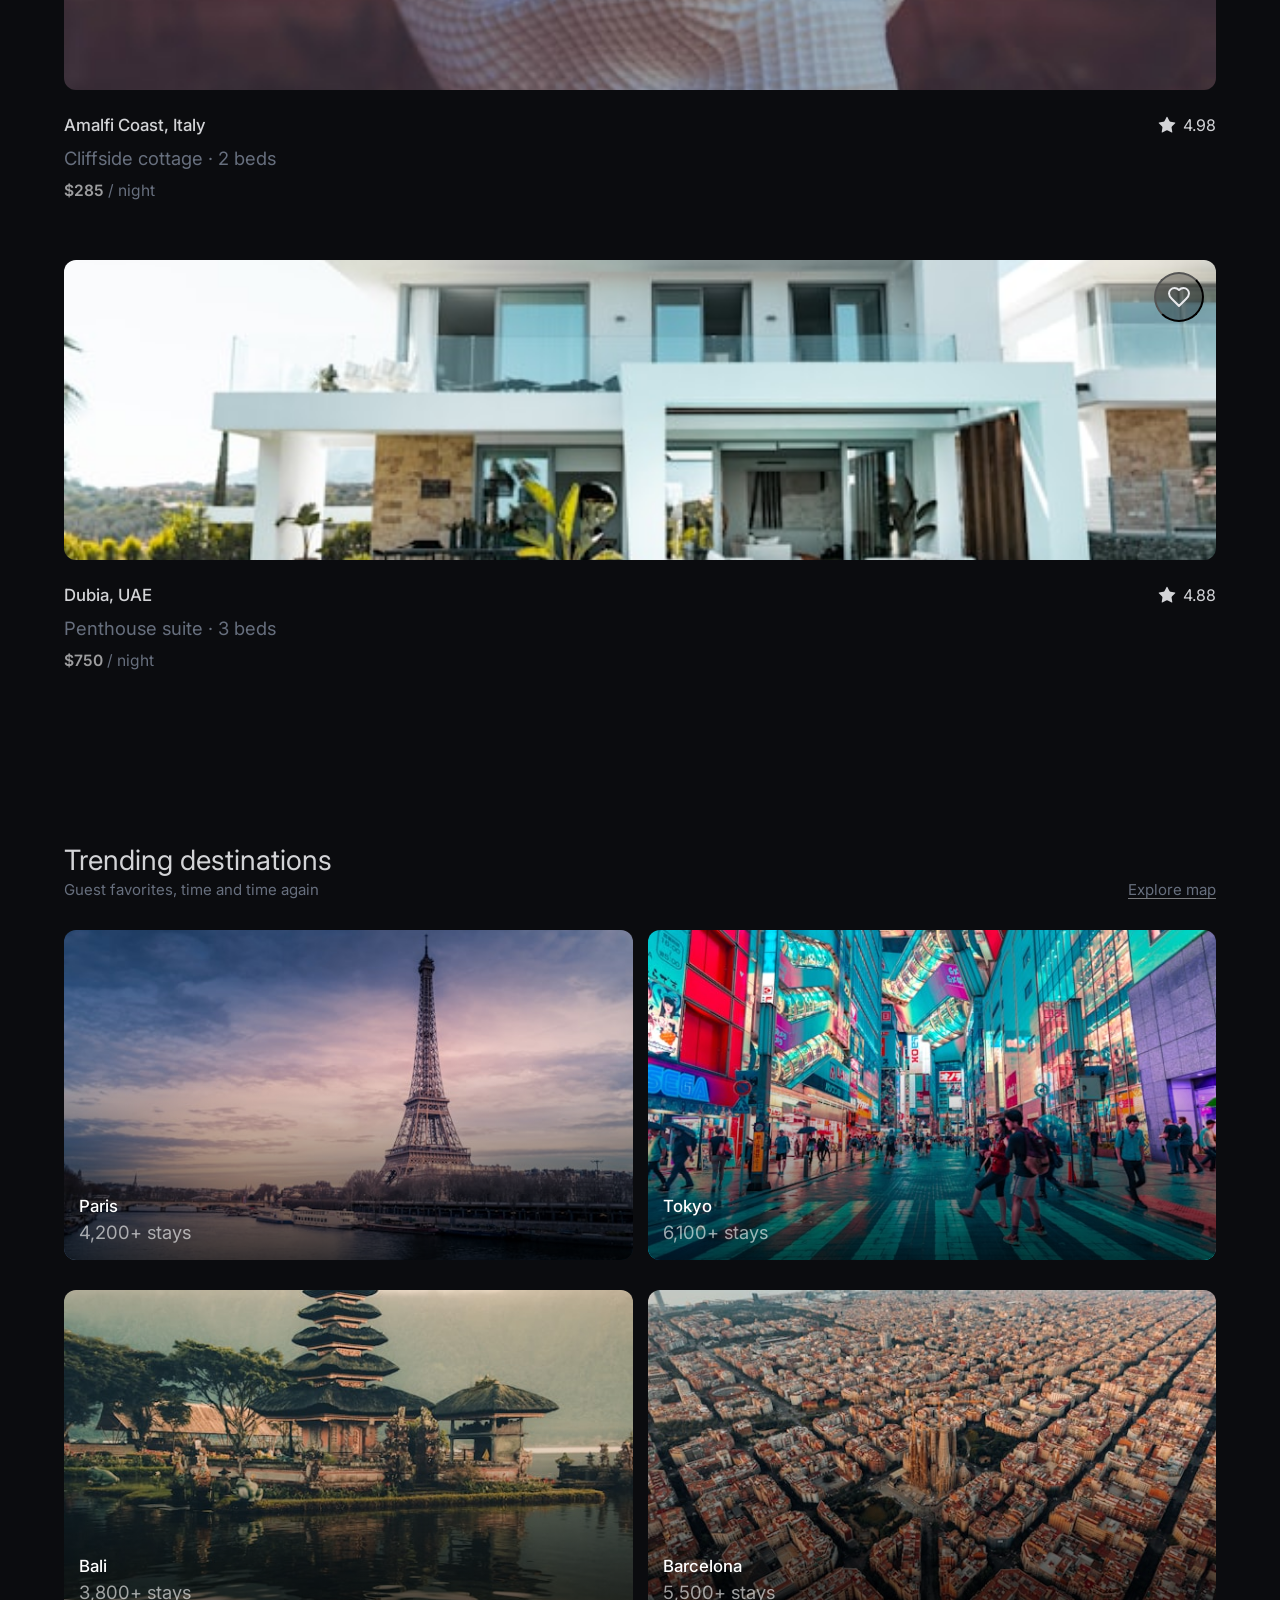
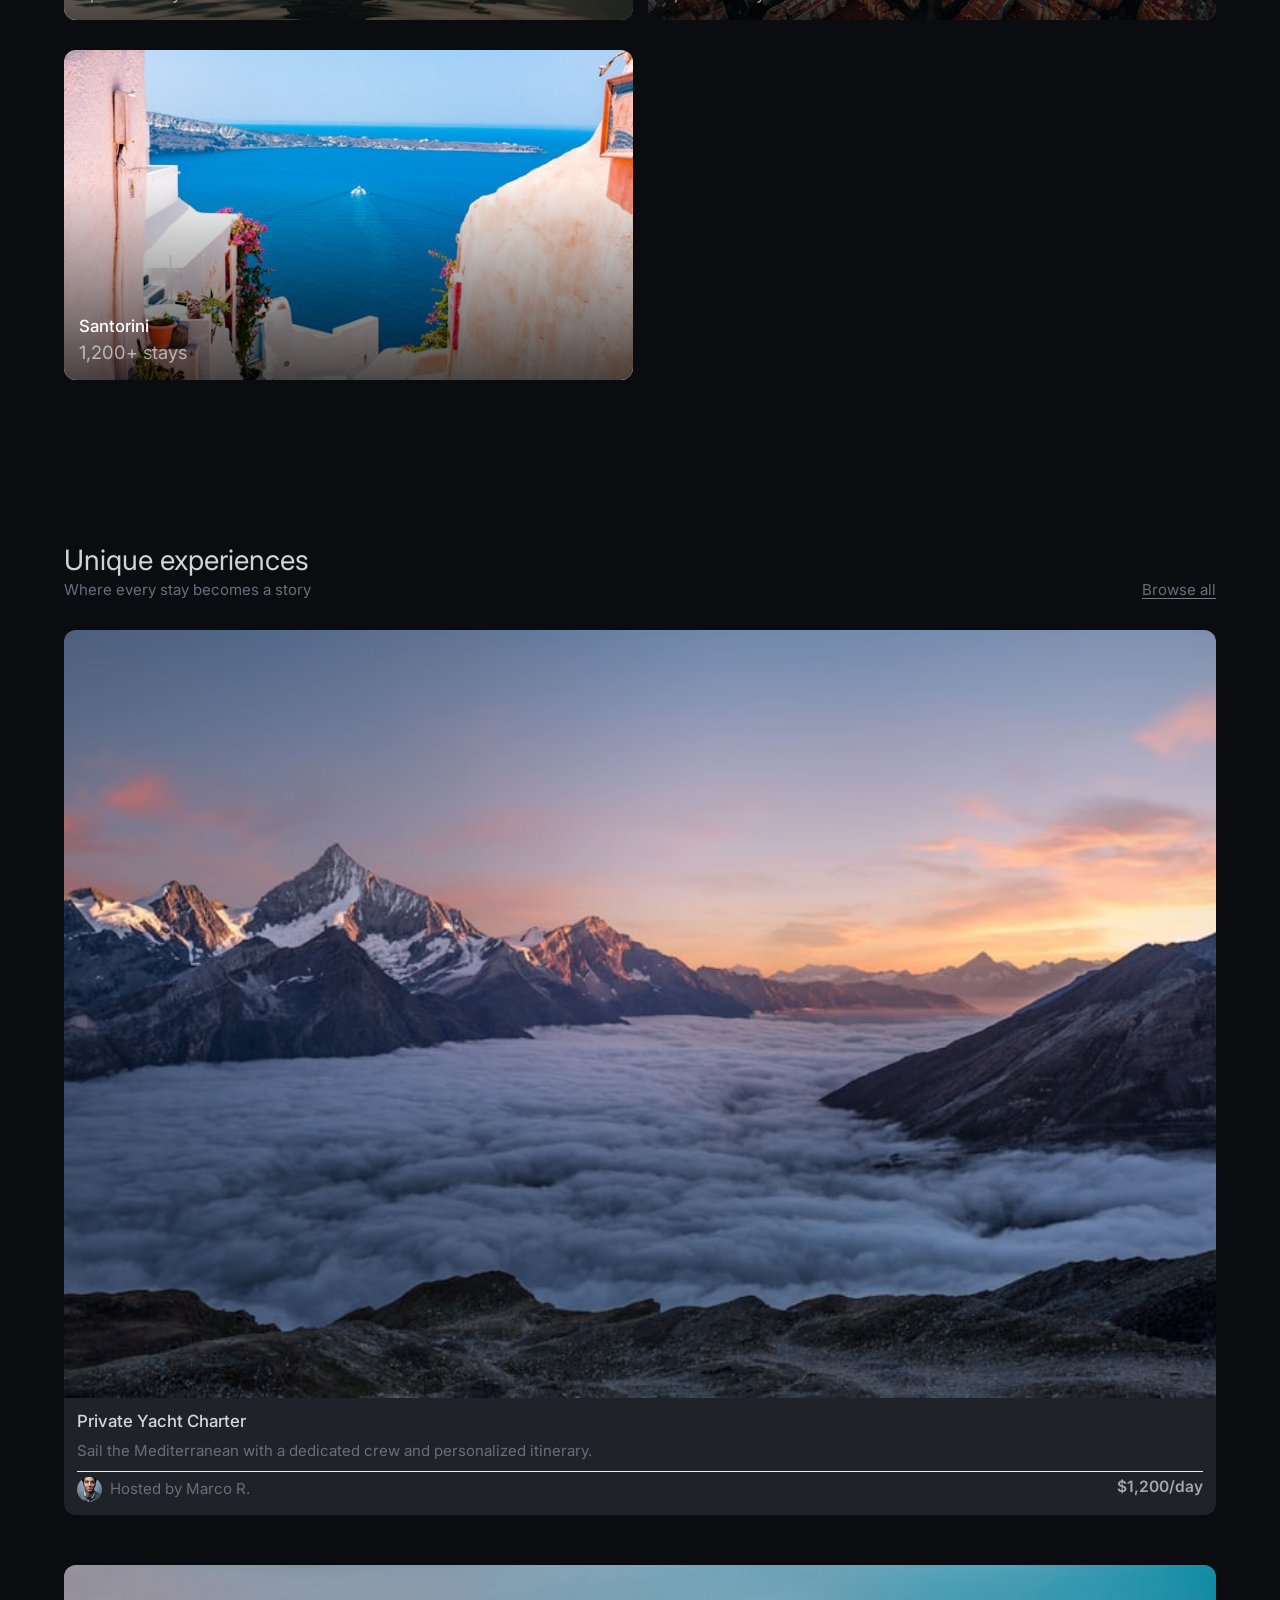
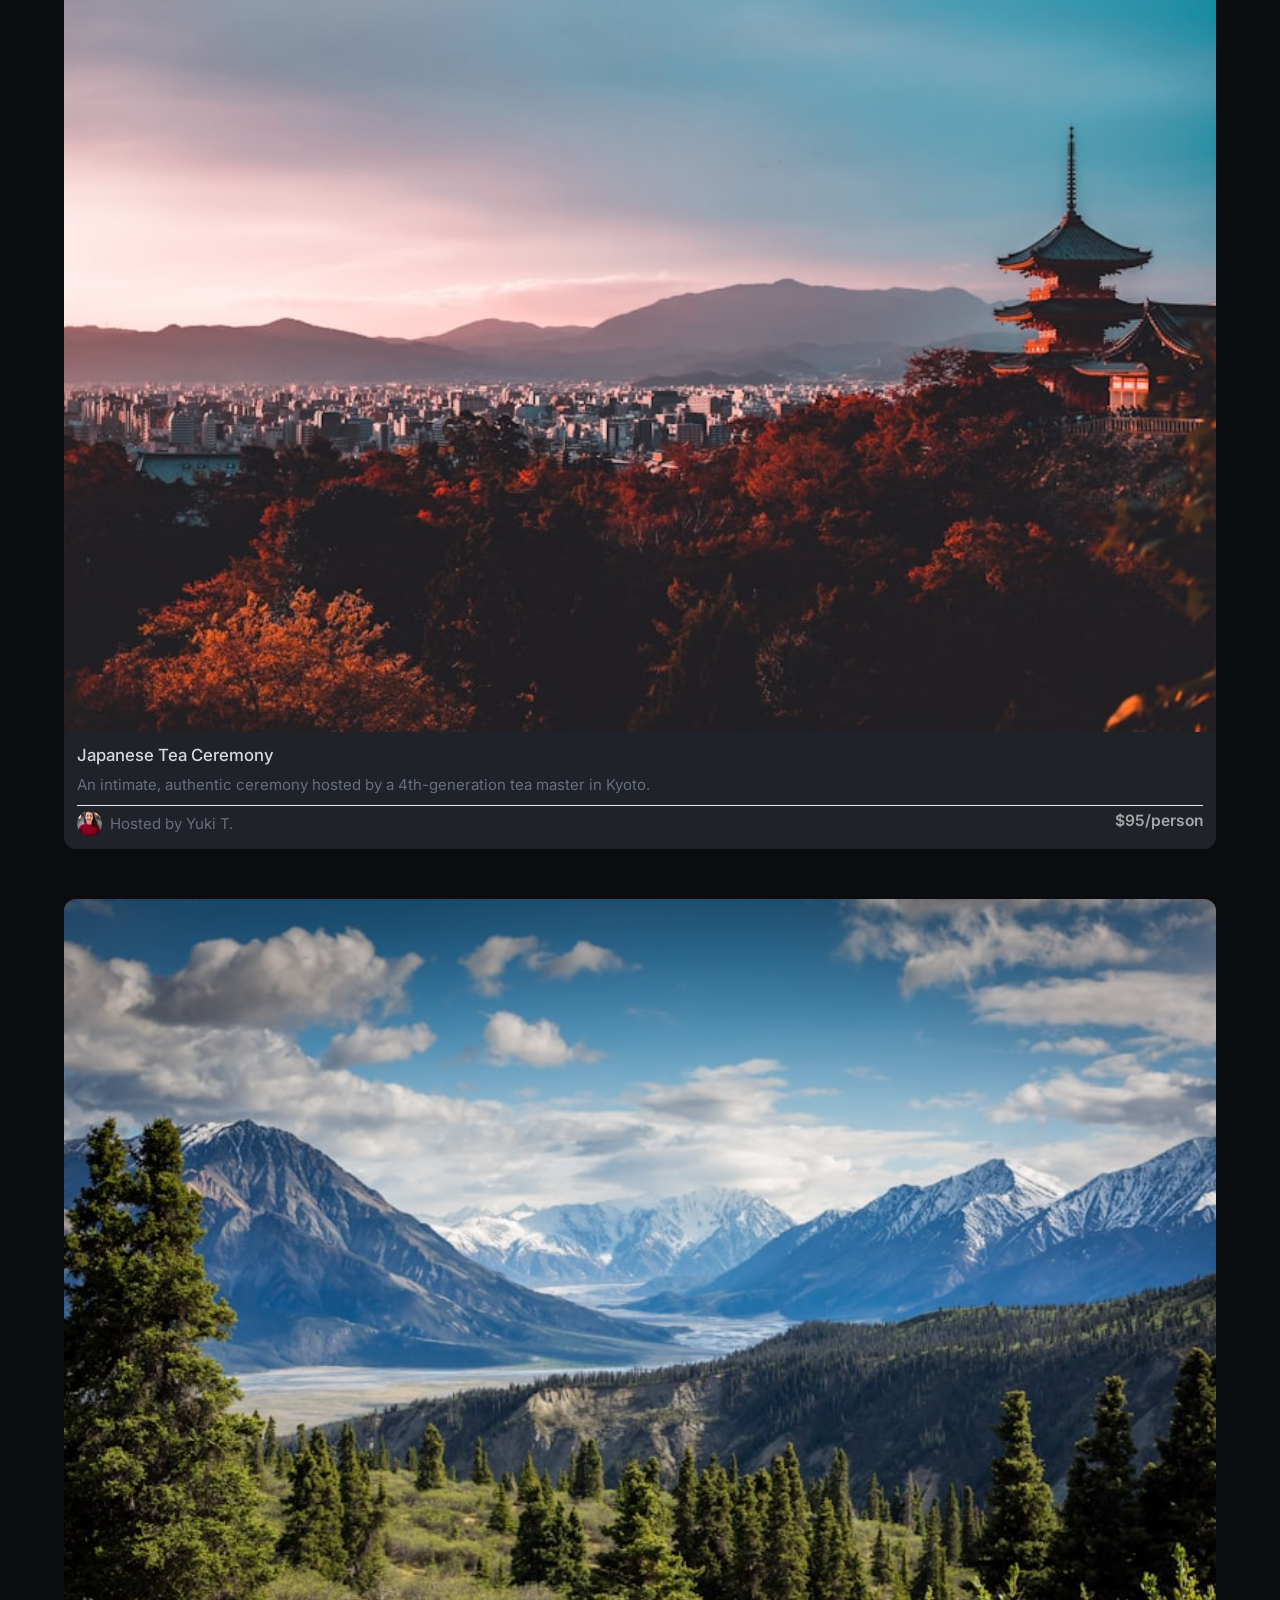
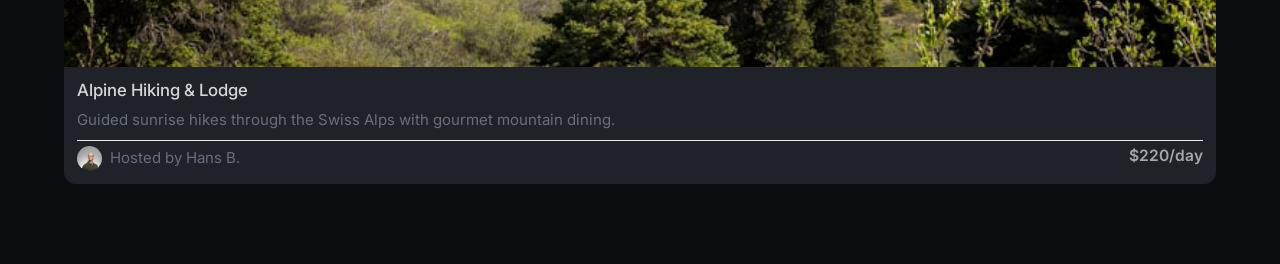
==== commit 3c7ca30f: "your message here" ====
--- a/index.html
+++ b/index.html
@@ -64,7 +64,7 @@
                             </div>
                         </div>
                         <p class="text--sm">Overwater bungalow · 1 bed</p>
-                        <p class="text--md card__price">$890 <span>/ night</span></p>
+                        <p class="card__price">$890 <span>/ night</span></p>
                     </div>
                 </a>
 
@@ -88,7 +88,7 @@
                             </div>
                         </div>
                         <p class="text--sm">Private villa · 6 beds</p>
-                        <p class="text--md card__price">$310 <span>/ night</span></p>
+                        <p class="card__price">$310 <span>/ night</span></p>
                     </div>
                 </a>
 
@@ -112,7 +112,7 @@
                             </div>
                         </div>
                         <p class="text--sm">Traditional ryokan · 2 beds</p>
-                        <p class="text--md card__price">$195 <span>/ night</span></p>
+                        <p class="card__price">$195 <span>/ night</span></p>
                     </div>
                 </a>
 
@@ -136,7 +136,7 @@
                             </div>
                         </div>
                         <p class="text--sm">Jungle villa · 3 beds</p>
-                        <p class="text--md card__price">$240 <span>/ night</span></p>
+                        <p class="card__price">$240 <span>/ night</span></p>
                     </div>
                 </a>
 
@@ -160,7 +160,7 @@
                             </div>
                         </div>
                         <p class="text--sm">Mountain chalet · 5 beds</p>
-                        <p class="text--md card__price">$560 <span>/ night</span></p>
+                        <p class="card__price">$560 <span>/ night</span></p>
                     </div>
                 </a>
 
@@ -184,7 +184,7 @@
                             </div>
                         </div>
                         <p class="text--sm">Cliffside cottage · 2 beds</p>
-                        <p class="text--md card__price">$285 <span>/ night</span></p>
+                        <p class="card__price">$285 <span>/ night</span></p>
                     </div>
                 </a>
 
@@ -208,7 +208,7 @@
                             </div>
                         </div>
                         <p class="text--sm">Penthouse suite · 3 beds</p>
-                        <p class="text--md card__price">$750 <span>/ night</span></p>
+                        <p class="card__price">$750 <span>/ night</span></p>
                     </div>
                 </a>
 
@@ -221,7 +221,7 @@
              <div class="section__header">
                 <div class="section__heading">
                     <h2 class="section__title">Trending destinations</h2>
-                    <p class="text--md">Popular places our guests keep returning to</p>
+                    <p class="text--md">Guest favorites, time and time again</p>
                 </div>
                 <a href="" class="text--md section__link">Explore map</a>
             </div>
@@ -273,6 +273,68 @@
                 </a>
             </div>
         </div>
+     </section>
+
+     <section class="section">
+         <div class="section__inner">
+            <div class="section__header">
+                <div class="section__heading">
+                    <h2 class="section__title">Unique experiences</h2>
+                    <p class="text--md">Where every stay becomes a story</p>
+                </div>
+                <a href="" class="text--md section__link">Browse all</a>
+            </div>
+            <div id="experiences-grid" class="section__grid">
+                <a class="card">
+                    <div class="card__image-wrapper">
+                        <img src="./images/site-one.png" alt="">
+                    </div>
+                    <div class="card__details__two">
+                        <p class="card__location">Private Yacht Charter</p>
+                        <p class="text--md">Sail the Mediterranean with a dedicated crew and personalized itinerary.</p>
+                        <div class="card__host-price">
+                            <div class="card__host">
+                                <img src="./images/photo-one.jpg" alt="" class="card__host-avatar">
+                                <p class="text--md">Hosted by Marco R.</p>
+                            </div>
+                            <p class="card__price">$1,200/day</p>
+                        </div>
+                    </div>
+                </a>
+                <a class="card">
+                    <div class="card__image-wrapper">
+                        <img src="./images/site-two.png" alt="">
+                    </div>
+                    <div class="card__details__two">
+                        <p class="card__location">Japanese Tea Ceremony</p>
+                        <p class="text--md">An intimate, authentic ceremony hosted by a 4th-generation tea master in Kyoto.</p>
+                        <div class="card__host-price">
+                            <div class="card__host">
+                                <img src="./images/photo-two.jpg" alt="" class="card__host-avatar">
+                                <p class="text--md">Hosted by Yuki T.</p>
+                            </div>
+                            <p class="card__price">$95/person</p>
+                        </div>
+                    </div>
+                </a>
+                <a class="card">
+                    <div class="card__image-wrapper">
+                        <img src="./images/site-three.png" alt="">
+                    </div>
+                    <div class="card__details__two">
+                        <p class="card__location">Alpine Hiking & Lodge</p>
+                        <p class="text--md">Guided sunrise hikes through the Swiss Alps with gourmet mountain dining.</p>
+                        <div class="card__host-price">
+                            <div class="card__host">
+                                <img src="./images/photo-three.png" alt="" class="card__host-avatar">
+                                <p class="text--md">Hosted by Hans B.</p>
+                            </div>
+                            <p class="card__price">$220/day</p>
+                        </div>
+                    </div>
+                </a>
+            </div>
+         </div>
      </section>
 </body>
 </html>
--- a/style.css
+++ b/style.css
@@ -55,7 +55,7 @@
     font-size: 28px;
     font-weight: 400;
     line-height: 40px;
-    color: rgba(233, 234, 237, 0.9);
+    color: #e9eaede6;
 }
 
 
@@ -63,7 +63,8 @@
     font-size: 15px;
     font-weight: 400;
     line-height: 20px;
-    color: #ffffff99;
+    color: rgb(103, 111, 126);
+    /* background: red; */
 }
 
 .section__grid{
@@ -132,7 +133,7 @@
 
 .card__location{
     font-size: 1.05rem;
-    color: #ffffff99;
+    color: #e9eaede6;
     font-weight: 500;
 }
 
@@ -153,13 +154,13 @@
 
 .card__rating span{
     font-size: 1rem;
-    color: #ffffff99;;
+    color: #e9eaede6;
 }
 
 .card__rating svg{
     height: 20px;
     width: 20px;
-    fill: #ffffff99;
+    fill: #e9eaede6;
 }
 
 .card__details{
@@ -174,7 +175,7 @@
     font-size: 1.15rem;
     line-height: 16px;
     font-weight: 400;
-    color: #ffffff66;
+    color: #676f7e;
     /* background-color: red; */
 }
 
@@ -183,6 +184,11 @@
     font-weight: 600;
     font-size: 15.6px;
     color: rgba(255, 255, 255, 0.6);
+}
+
+.card__price span{
+    font-weight: 400;
+    color: #676f7e;
 }
 
 
@@ -195,7 +201,7 @@
 }
 
 #destinations-grid .card__image-wrapper{
-  height: 350px;
+  height: 330px;
   /* object-fit: contain; */
 }
 
@@ -207,7 +213,7 @@
 .card__destination-label{
   display: flex;
   flex-direction: column;
-  gap: 12px;
+  gap: 8px;
 }
 
 
@@ -235,17 +241,77 @@
     color: white;
     display: flex;
     flex-direction: column;
-    gap: 2px;
-}
-
-
-
-
-
-
-
-
-
+    /* gap: 2px; */
+}
+
+.card__destination-label .card__location{
+  color: rgb(255, 255, 255);
+}
+
+.card__destination-label .text--sm{
+  color: rgba(255, 255, 255, 0.6);
+}
+
+#experiences-grid .card__location{
+  color: #e9eaede6;
+}
+
+#experiences-grid .card{
+  background-color: #1F2228;
+  border-radius: 12px ;
+  overflow: hidden;
+  gap: 0;
+}
+
+.card__details__two{
+  /* background-color: #1F2228; */
+  padding: 13px;
+  display: flex;
+  flex-direction: column;
+  gap: 10px;
+  /* border-radius: 8px ; */
+}
+
+#experiences-grid .card__image-wrapper{
+  border-radius: 0;
+}
+
+/* Card Host & Price Row */
+.card__host-price {
+  border-width: .6px 0px 0 0;
+  border-top: 1px;
+  border-color: #E9EAED;
+  /* border-color: rgba(31, 34, 40, 0.3); */
+  border-style: solid;
+  /* border-bottom: 0px;
+  border-left: 0;
+  border-color: red;
+  border-right: 0; */
+    /* border-top-width: 10px;
+    border-bottom-width: 0;
+    border-left-width: 0;
+    border-right-width: 0; */
+    /* border-color: rgba(31, 34, 40, 0.3); */
+    /* border-style: solid; */
+    padding: 5px 0 0 0;
+    display: flex;
+    justify-content: space-between;
+}
+
+.card__host {
+    display: flex;
+    justify-content: center;
+    align-items: center;
+    gap: 8px;
+}
+
+
+.card__host-avatar {
+    width: 25px;
+    height: 25px;
+    object-fit: cover;
+    border-radius: 100%;
+}
 
 
 
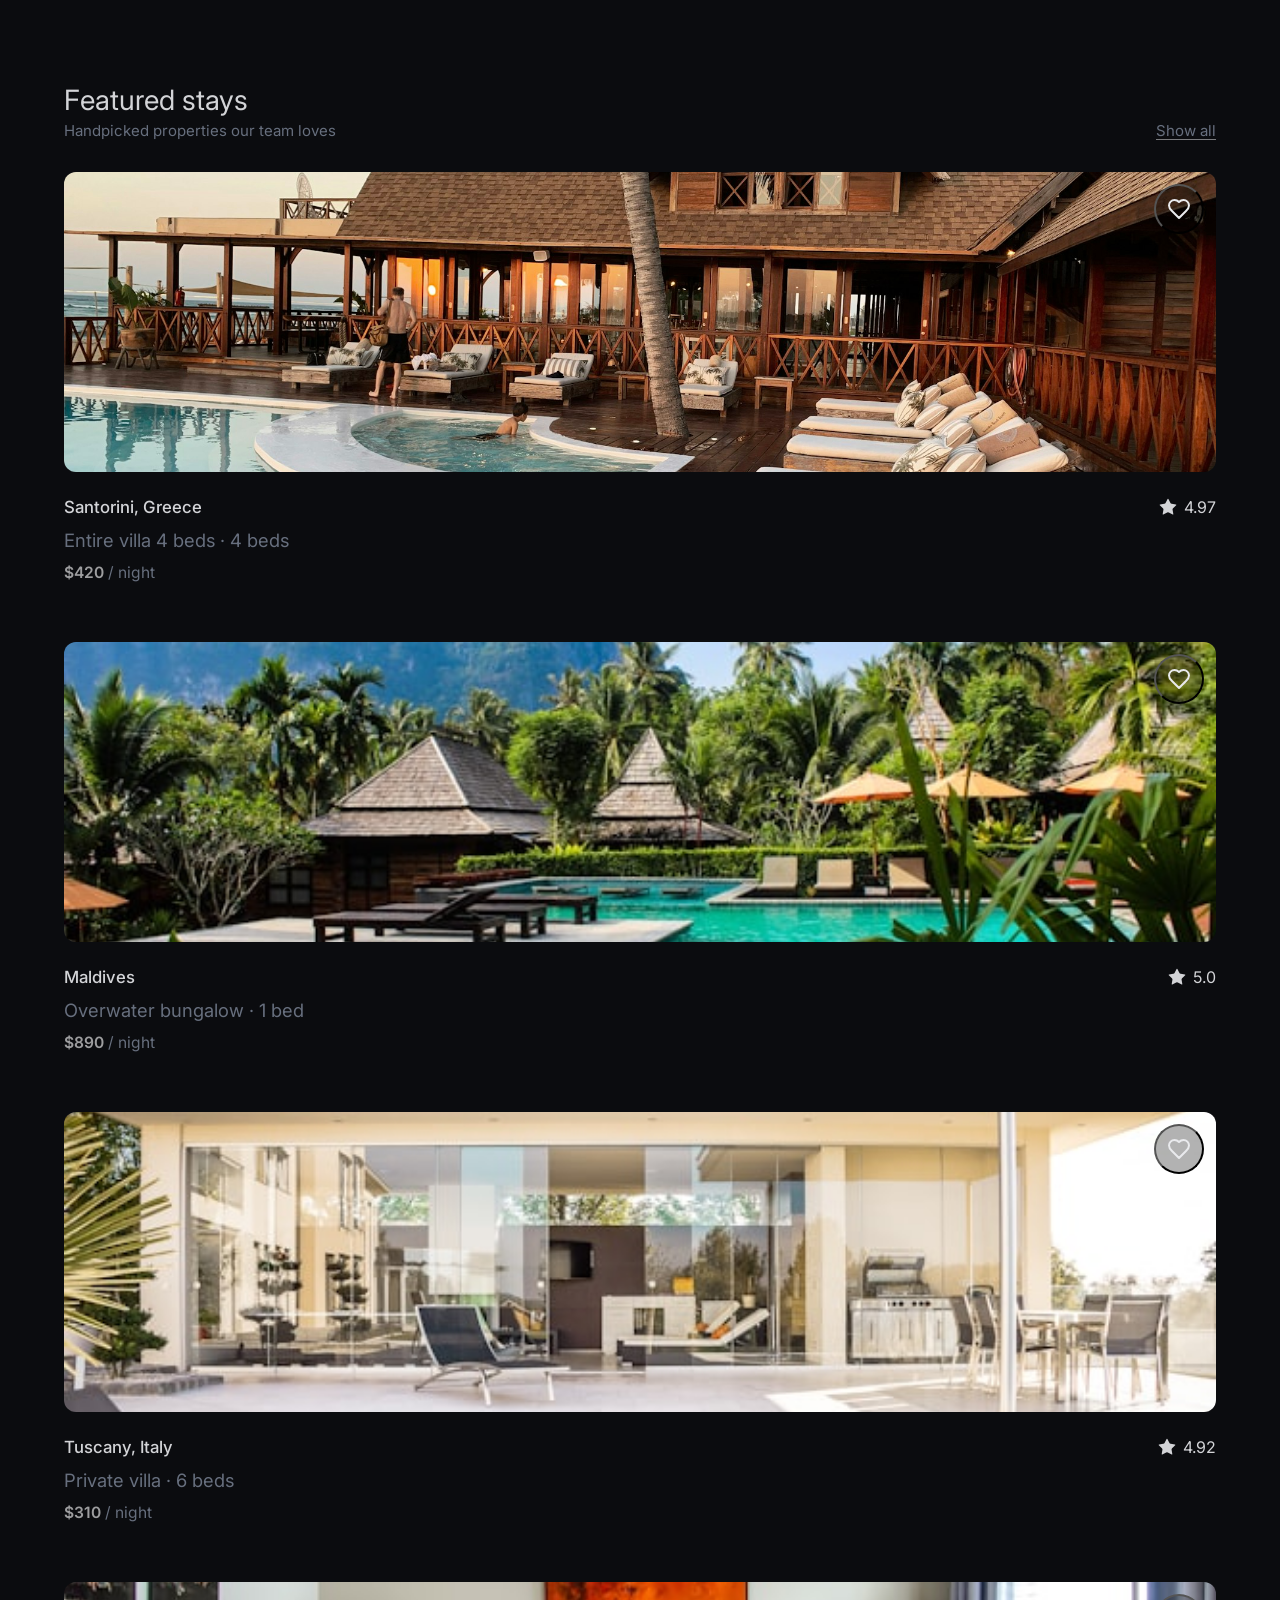
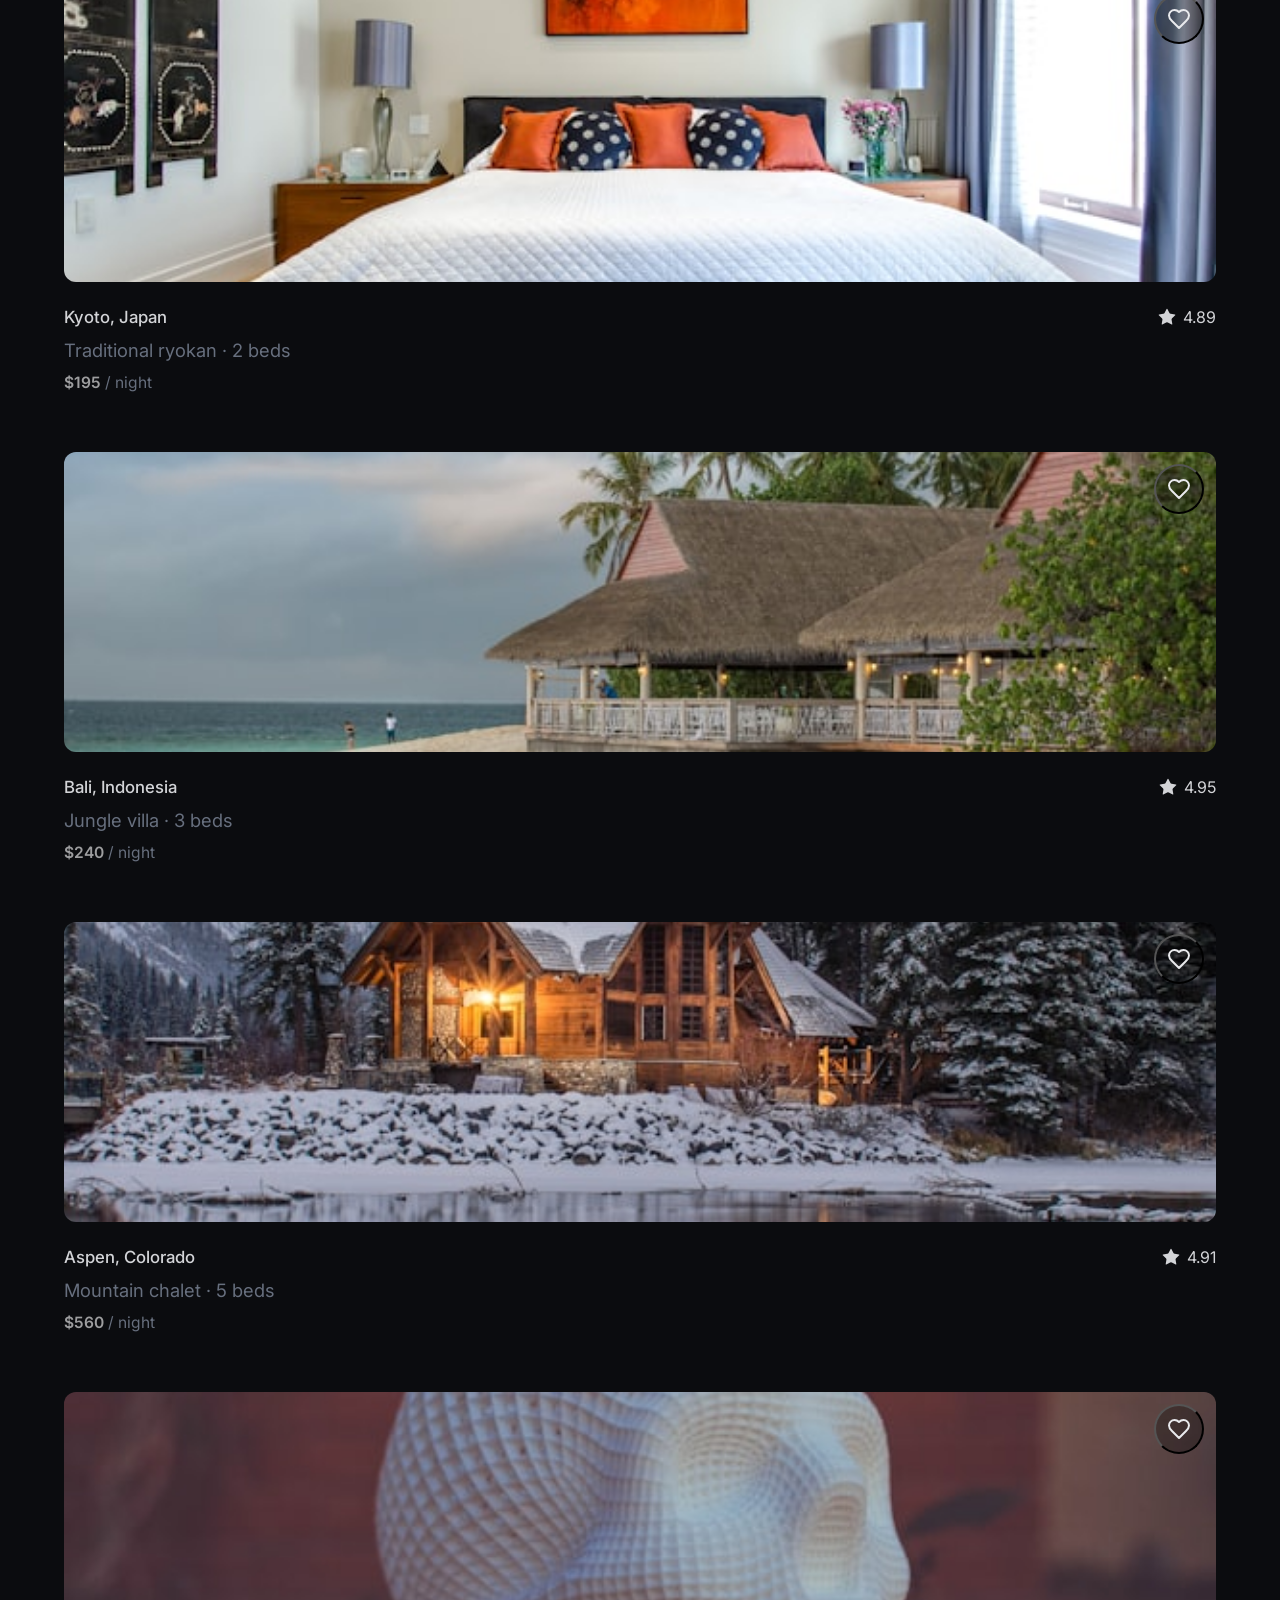
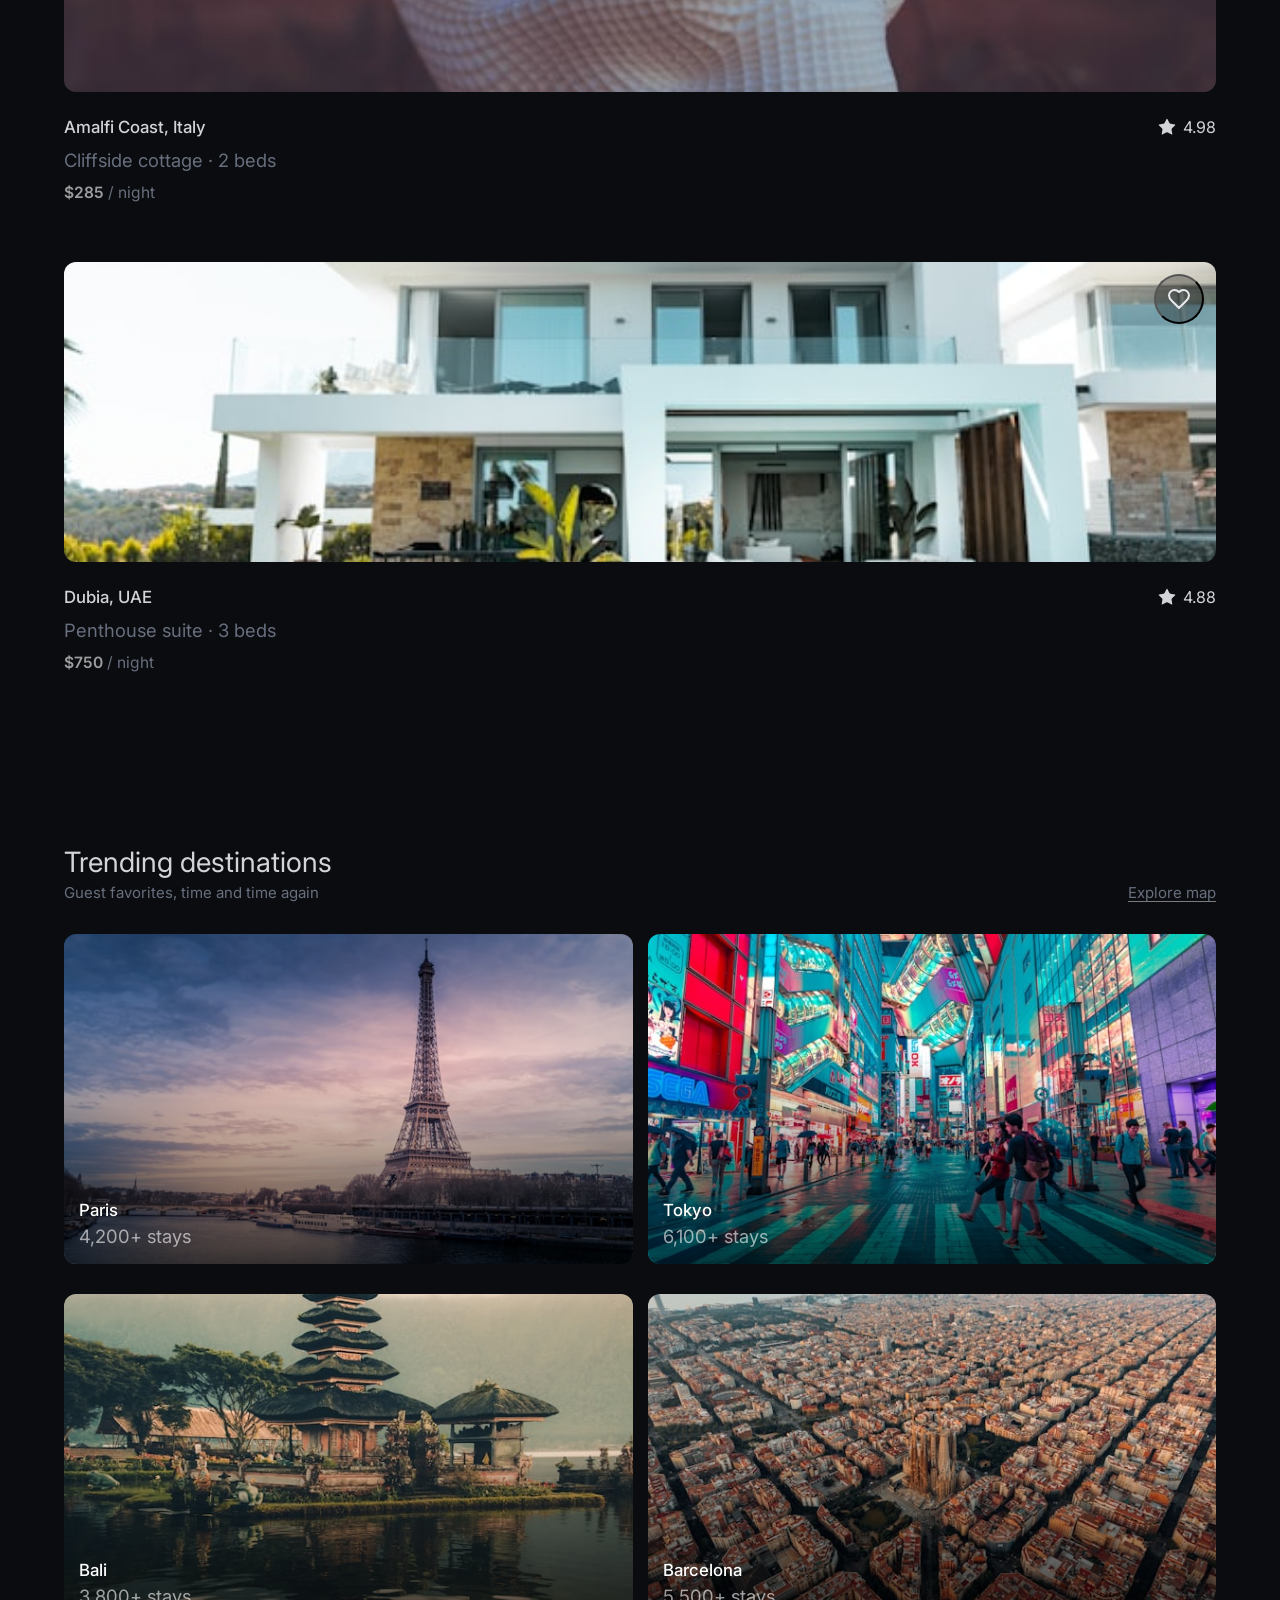
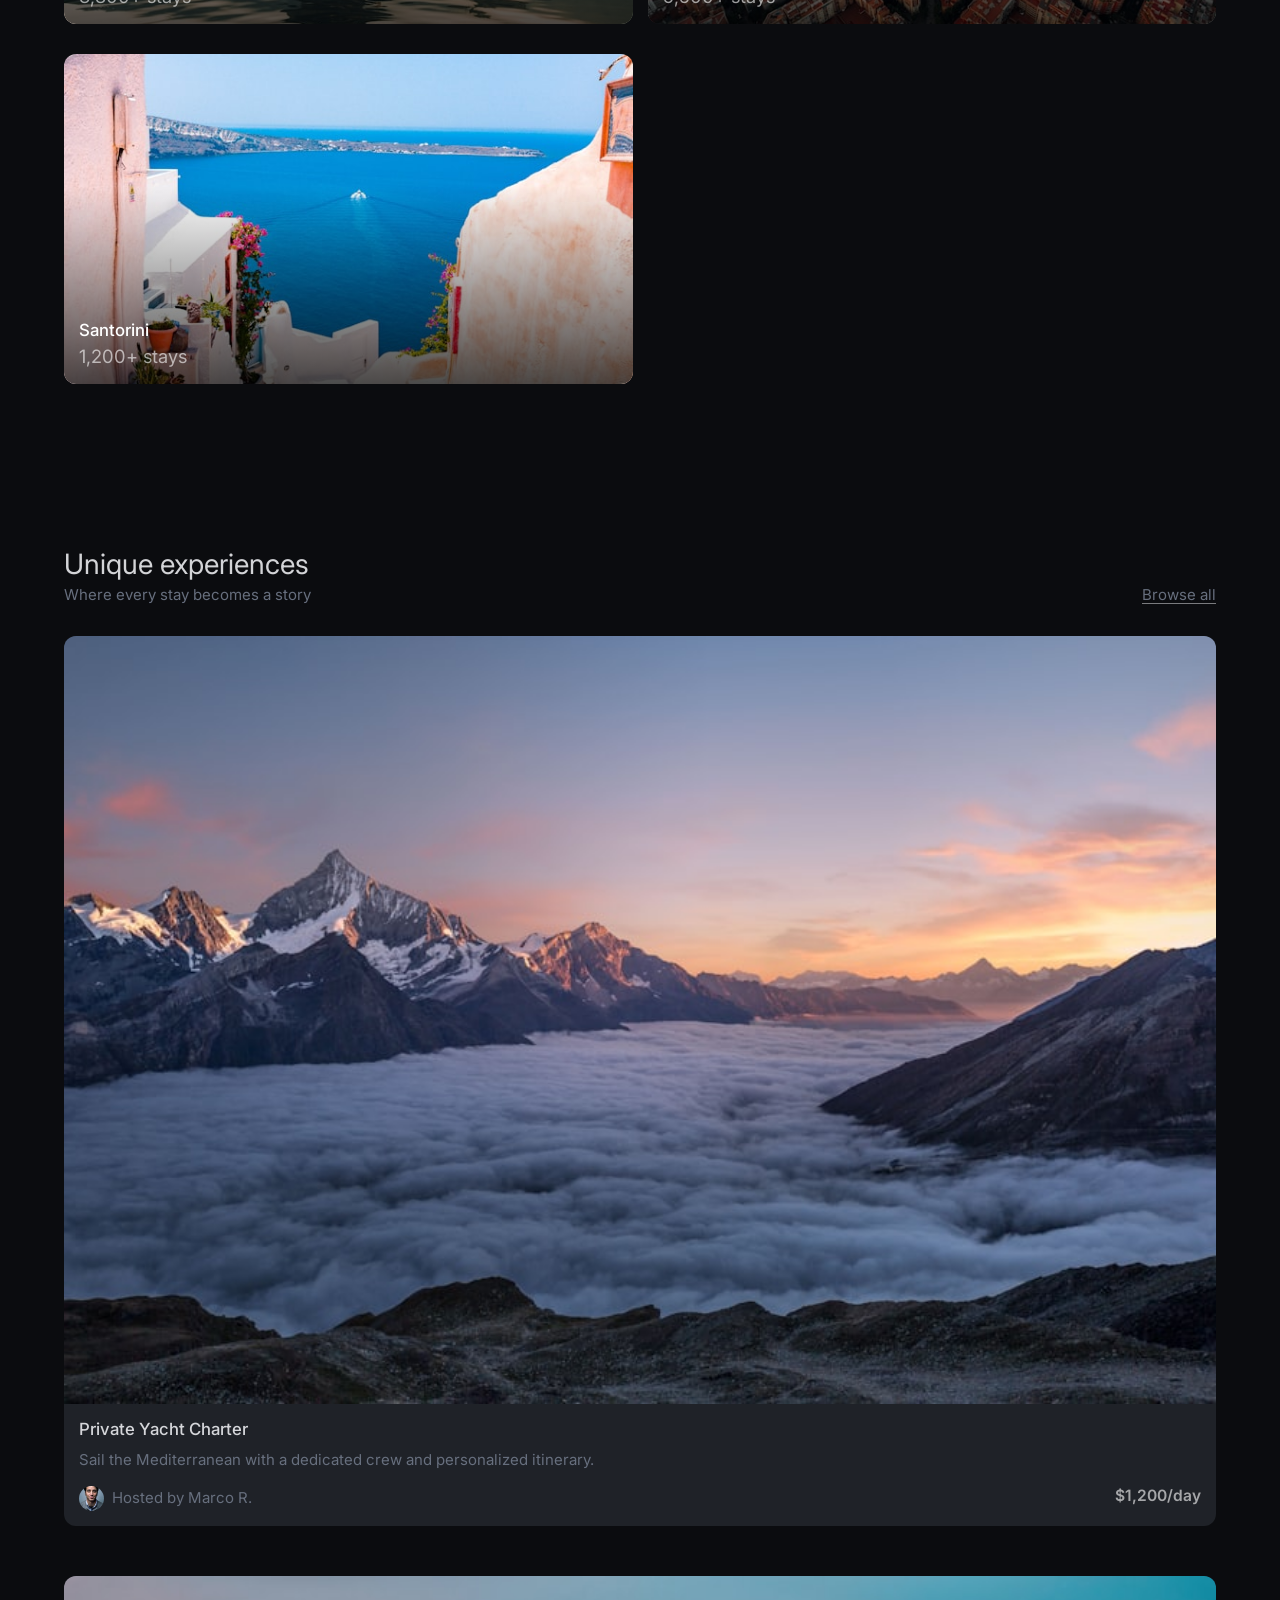
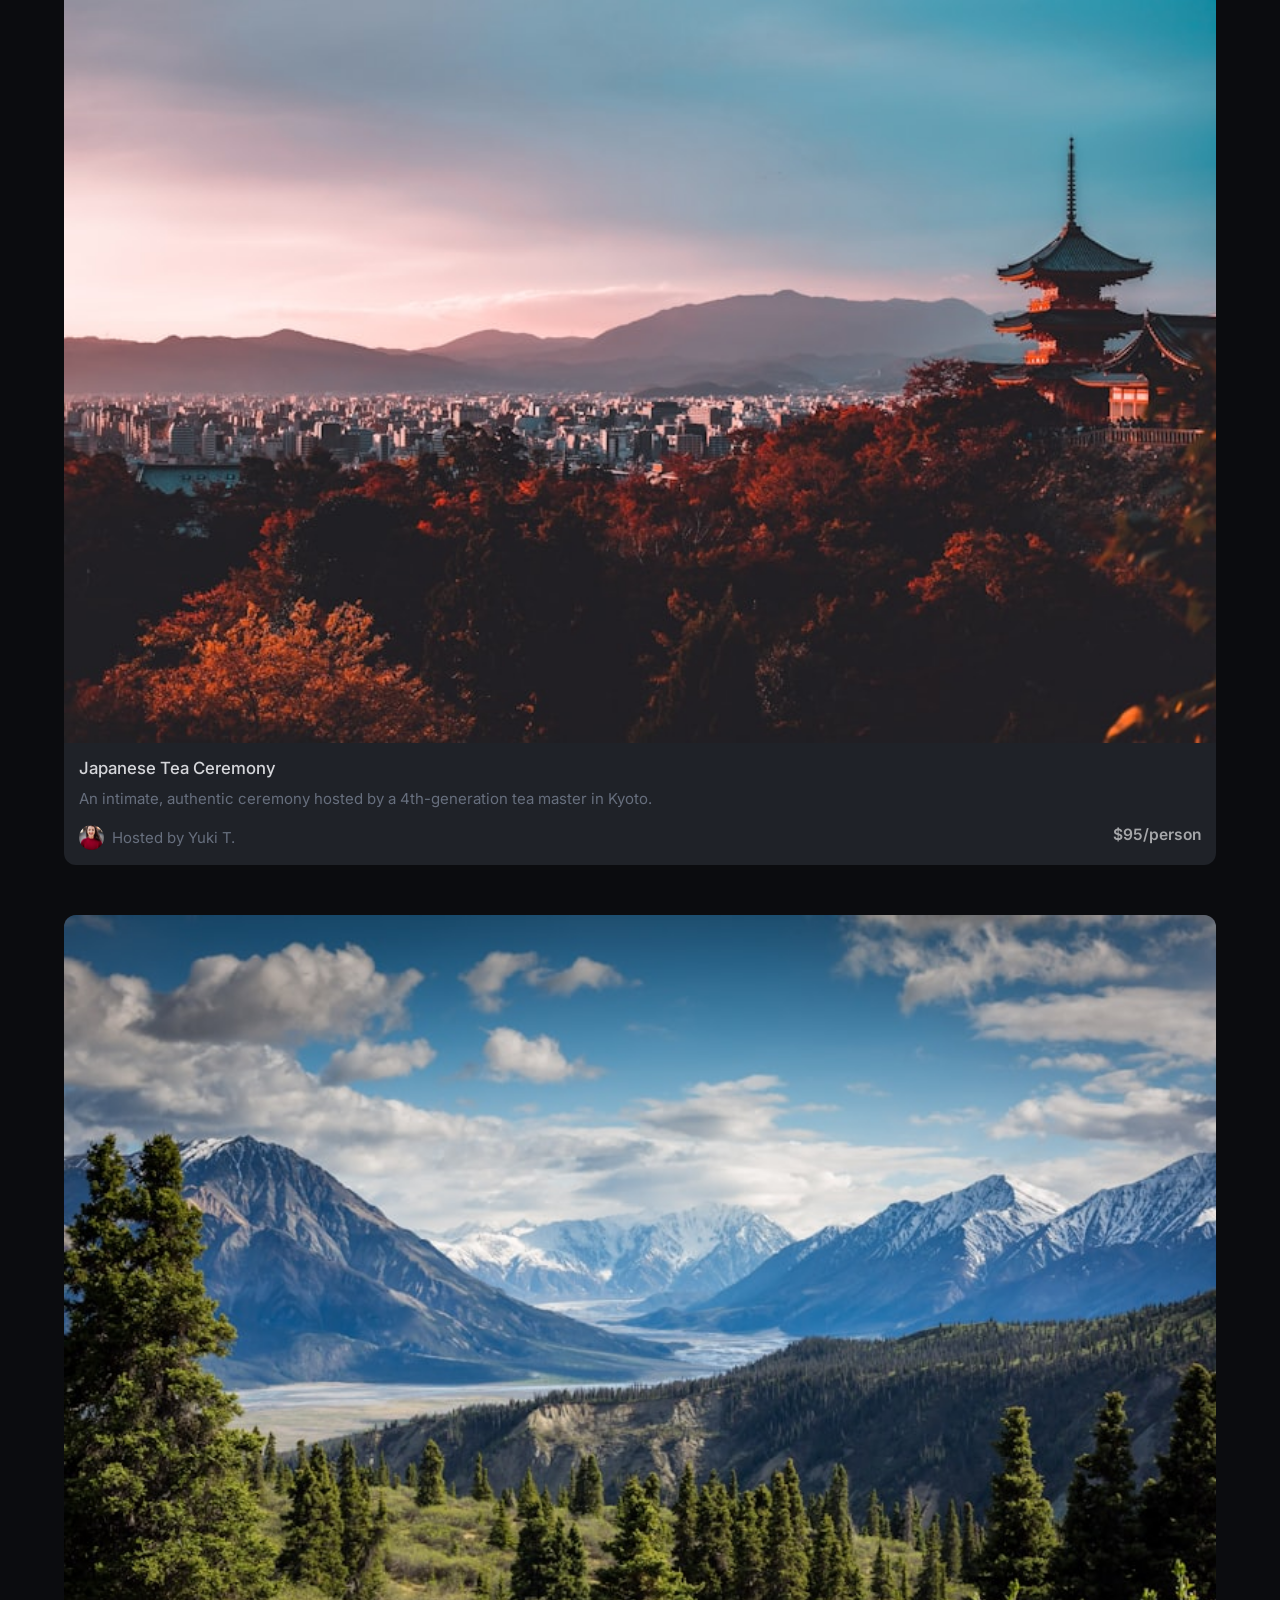
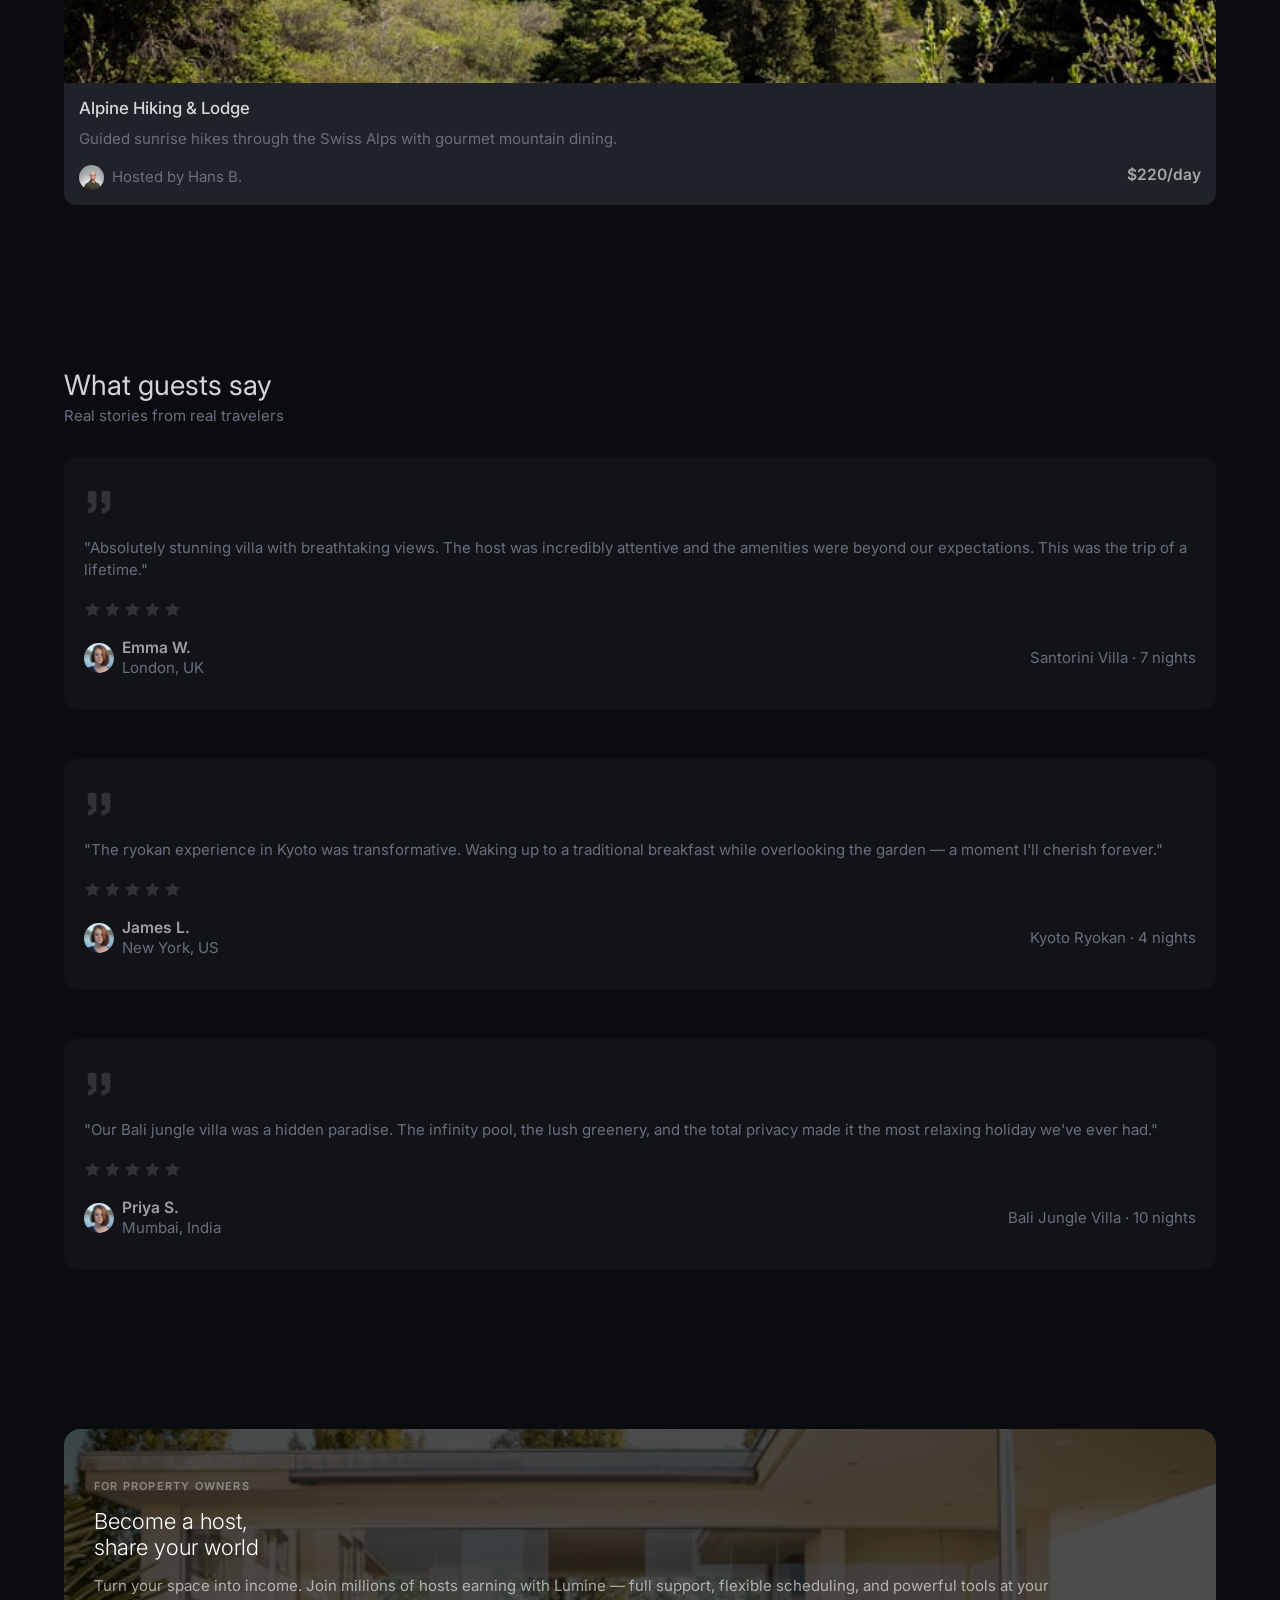
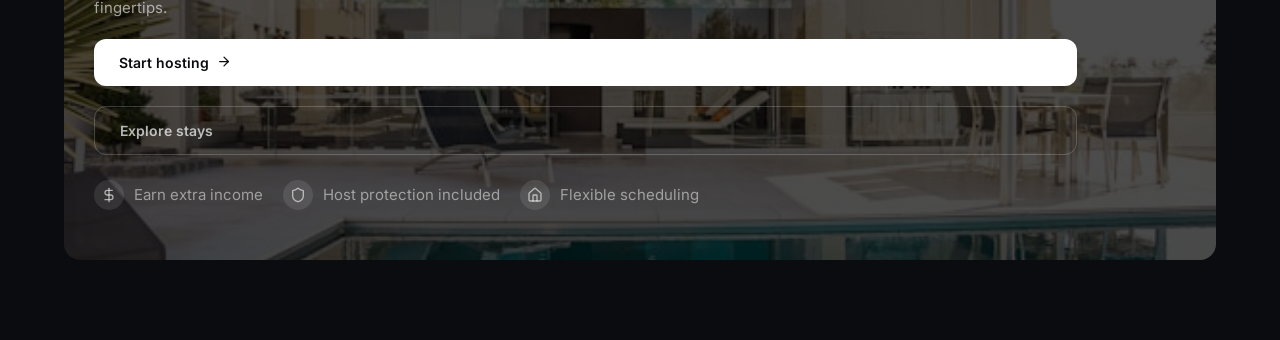
==== commit 3ab9ba7e: "your message here" ====
--- a/index.html
+++ b/index.html
@@ -336,5 +336,176 @@
             </div>
          </div>
      </section>
+
+     <section class="section">
+        <div class="section__inner">
+            <div class="section__header">
+                <div class="section__heading">
+                    <h2 class="section__title">What guests say</h2>
+                    <p class="text--md">Real stories from real travelers</p>
+                </div>
+                <!-- <a href="" class="text--md section__link">Browse all</a> -->
+            </div>
+            <div id="experiences-grid" class="section__grid">
+                <div class="review-card">
+                        <svg id="quote-icon" xmlns="http://www.w3.org/2000/svg" width="30"  height="30" viewBox="0 0 24 24">
+                            <path d="M16 3a2 2 0 0 0-2 2v6a2 2 0 0 0 2 2 1 1 0 0 1 1 1v1a2 2 0 0 1-2 2 1 1 0 0 0-1 1v2a1 1 0 0 0 1 1 6 6 0 0 0 6-6V5a2 2 0 0 0-2-2z"></path>
+                            <path d="M5 3a2 2 0 0 0-2 2v6a2 2 0 0 0 2 2 1 1 0 0 1 1 1v1a2 2 0 0 1-2 2 1 1 0 0 0-1 1v2a1 1 0 0 0 1 1 6 6 0 0 0 6-6V5a2 2 0 0 0-2-2z"></path>
+                        </svg>
+                        <p class="text--md">"Absolutely stunning villa with breathtaking views. The host was incredibly attentive and the amenities were beyond our expectations. This was the trip of a lifetime."</p>
+                        <div class="review-card__stars">
+                            <svg xmlns="http://www.w3.org/2000/svg" viewBox="0 0 24 24">
+                                <path d="M11.525 2.295a.53.53 0 0 1 .95 0l2.31 4.679a2.123 2.123 0 0 0 1.595 1.16l5.166.756a.53.53 0 0 1 .294.904l-3.736 3.638a2.123 2.123 0 0 0-.611 1.878l.882 5.14a.53.53 0 0 1-.771.56l-4.618-2.428a2.122 2.122 0 0 0-1.973 0L6.396 21.01a.53.53 0 0 1-.77-.56l.881-5.139a2.122 2.122 0 0 0-.611-1.879L2.16 9.795a.53.53 0 0 1 .294-.906l5.165-.755a2.122 2.122 0 0 0 1.597-1.16z"></path>
+                            </svg>
+                            <svg xmlns="http://www.w3.org/2000/svg" viewBox="0 0 24 24">
+                                <path d="M11.525 2.295a.53.53 0 0 1 .95 0l2.31 4.679a2.123 2.123 0 0 0 1.595 1.16l5.166.756a.53.53 0 0 1 .294.904l-3.736 3.638a2.123 2.123 0 0 0-.611 1.878l.882 5.14a.53.53 0 0 1-.771.56l-4.618-2.428a2.122 2.122 0 0 0-1.973 0L6.396 21.01a.53.53 0 0 1-.77-.56l.881-5.139a2.122 2.122 0 0 0-.611-1.879L2.16 9.795a.53.53 0 0 1 .294-.906l5.165-.755a2.122 2.122 0 0 0 1.597-1.16z"></path>
+                            </svg>
+                            <svg xmlns="http://www.w3.org/2000/svg" viewBox="0 0 24 24">
+                                <path d="M11.525 2.295a.53.53 0 0 1 .95 0l2.31 4.679a2.123 2.123 0 0 0 1.595 1.16l5.166.756a.53.53 0 0 1 .294.904l-3.736 3.638a2.123 2.123 0 0 0-.611 1.878l.882 5.14a.53.53 0 0 1-.771.56l-4.618-2.428a2.122 2.122 0 0 0-1.973 0L6.396 21.01a.53.53 0 0 1-.77-.56l.881-5.139a2.122 2.122 0 0 0-.611-1.879L2.16 9.795a.53.53 0 0 1 .294-.906l5.165-.755a2.122 2.122 0 0 0 1.597-1.16z"></path>
+                            </svg>
+                            <svg xmlns="http://www.w3.org/2000/svg" viewBox="0 0 24 24">
+                                <path d="M11.525 2.295a.53.53 0 0 1 .95 0l2.31 4.679a2.123 2.123 0 0 0 1.595 1.16l5.166.756a.53.53 0 0 1 .294.904l-3.736 3.638a2.123 2.123 0 0 0-.611 1.878l.882 5.14a.53.53 0 0 1-.771.56l-4.618-2.428a2.122 2.122 0 0 0-1.973 0L6.396 21.01a.53.53 0 0 1-.77-.56l.881-5.139a2.122 2.122 0 0 0-.611-1.879L2.16 9.795a.53.53 0 0 1 .294-.906l5.165-.755a2.122 2.122 0 0 0 1.597-1.16z"></path>
+                            </svg>
+                            <svg xmlns="http://www.w3.org/2000/svg" viewBox="0 0 24 24">
+                                <path d="M11.525 2.295a.53.53 0 0 1 .95 0l2.31 4.679a2.123 2.123 0 0 0 1.595 1.16l5.166.756a.53.53 0 0 1 .294.904l-3.736 3.638a2.123 2.123 0 0 0-.611 1.878l.882 5.14a.53.53 0 0 1-.771.56l-4.618-2.428a2.122 2.122 0 0 0-1.973 0L6.396 21.01a.53.53 0 0 1-.77-.56l.881-5.139a2.122 2.122 0 0 0-.611-1.879L2.16 9.795a.53.53 0 0 1 .294-.906l5.165-.755a2.122 2.122 0 0 0 1.597-1.16z"></path>
+                            </svg>
+                        </div>
+                        <div class="review-card__author">
+                            <div class="card__host">
+                                <img src="./images/photo-five.png" alt="" class="review-card__author-avatar">
+                                <div class="review-card__author-info">
+                                    <p class="card__price">Emma W.</p>
+                                    <p class="text--md">London, UK</p>
+                                </div>
+                            </div>
+                            <div class="review-card__stay-detail">
+                                <p class="text--md">Santorini Villa · 7 nights</p>
+                            </div>
+                        </div>
+                    </div>
+
+                    <div class="review-card">
+                        <svg id="quote-icon" xmlns="http://www.w3.org/2000/svg" width="30" height="30" viewBox="0 0 24 24">
+                            <path d="M16 3a2 2 0 0 0-2 2v6a2 2 0 0 0 2 2 1 1 0 0 1 1 1v1a2 2 0 0 1-2 2 1 1 0 0 0-1 1v2a1 1 0 0 0 1 1 6 6 0 0 0 6-6V5a2 2 0 0 0-2-2z"></path>
+                            <path d="M5 3a2 2 0 0 0-2 2v6a2 2 0 0 0 2 2 1 1 0 0 1 1 1v1a2 2 0 0 1-2 2 1 1 0 0 0-1 1v2a1 1 0 0 0 1 1 6 6 0 0 0 6-6V5a2 2 0 0 0-2-2z"></path>
+                        </svg>
+                        <p class="text--md">"The ryokan experience in Kyoto was transformative. Waking up to a traditional breakfast while overlooking the garden — a moment I'll cherish forever."</p>
+                        <div class="review-card__stars">
+                            <svg xmlns="http://www.w3.org/2000/svg" viewBox="0 0 24 24">
+                                <path d="M11.525 2.295a.53.53 0 0 1 .95 0l2.31 4.679a2.123 2.123 0 0 0 1.595 1.16l5.166.756a.53.53 0 0 1 .294.904l-3.736 3.638a2.123 2.123 0 0 0-.611 1.878l.882 5.14a.53.53 0 0 1-.771.56l-4.618-2.428a2.122 2.122 0 0 0-1.973 0L6.396 21.01a.53.53 0 0 1-.77-.56l.881-5.139a2.122 2.122 0 0 0-.611-1.879L2.16 9.795a.53.53 0 0 1 .294-.906l5.165-.755a2.122 2.122 0 0 0 1.597-1.16z"></path>
+                            </svg>
+                            <svg xmlns="http://www.w3.org/2000/svg" viewBox="0 0 24 24">
+                                <path d="M11.525 2.295a.53.53 0 0 1 .95 0l2.31 4.679a2.123 2.123 0 0 0 1.595 1.16l5.166.756a.53.53 0 0 1 .294.904l-3.736 3.638a2.123 2.123 0 0 0-.611 1.878l.882 5.14a.53.53 0 0 1-.771.56l-4.618-2.428a2.122 2.122 0 0 0-1.973 0L6.396 21.01a.53.53 0 0 1-.77-.56l.881-5.139a2.122 2.122 0 0 0-.611-1.879L2.16 9.795a.53.53 0 0 1 .294-.906l5.165-.755a2.122 2.122 0 0 0 1.597-1.16z"></path>
+                            </svg>
+                            <svg xmlns="http://www.w3.org/2000/svg" viewBox="0 0 24 24">
+                                <path d="M11.525 2.295a.53.53 0 0 1 .95 0l2.31 4.679a2.123 2.123 0 0 0 1.595 1.16l5.166.756a.53.53 0 0 1 .294.904l-3.736 3.638a2.123 2.123 0 0 0-.611 1.878l.882 5.14a.53.53 0 0 1-.771.56l-4.618-2.428a2.122 2.122 0 0 0-1.973 0L6.396 21.01a.53.53 0 0 1-.77-.56l.881-5.139a2.122 2.122 0 0 0-.611-1.879L2.16 9.795a.53.53 0 0 1 .294-.906l5.165-.755a2.122 2.122 0 0 0 1.597-1.16z"></path>
+                            </svg>
+                            <svg xmlns="http://www.w3.org/2000/svg" viewBox="0 0 24 24">
+                                <path d="M11.525 2.295a.53.53 0 0 1 .95 0l2.31 4.679a2.123 2.123 0 0 0 1.595 1.16l5.166.756a.53.53 0 0 1 .294.904l-3.736 3.638a2.123 2.123 0 0 0-.611 1.878l.882 5.14a.53.53 0 0 1-.771.56l-4.618-2.428a2.122 2.122 0 0 0-1.973 0L6.396 21.01a.53.53 0 0 1-.77-.56l.881-5.139a2.122 2.122 0 0 0-.611-1.879L2.16 9.795a.53.53 0 0 1 .294-.906l5.165-.755a2.122 2.122 0 0 0 1.597-1.16z"></path>
+                            </svg>
+                            <svg xmlns="http://www.w3.org/2000/svg" viewBox="0 0 24 24">
+                                <path d="M11.525 2.295a.53.53 0 0 1 .95 0l2.31 4.679a2.123 2.123 0 0 0 1.595 1.16l5.166.756a.53.53 0 0 1 .294.904l-3.736 3.638a2.123 2.123 0 0 0-.611 1.878l.882 5.14a.53.53 0 0 1-.771.56l-4.618-2.428a2.122 2.122 0 0 0-1.973 0L6.396 21.01a.53.53 0 0 1-.77-.56l.881-5.139a2.122 2.122 0 0 0-.611-1.879L2.16 9.795a.53.53 0 0 1 .294-.906l5.165-.755a2.122 2.122 0 0 0 1.597-1.16z"></path>
+                            </svg>
+                        </div>
+                        <div class="review-card__author">
+                            <div class="card__host">
+                                <img src="./images/photo-five.png" alt="" class="review-card__author-avatar">
+                                <div class="review-card__author-info">
+                                    <p class="card__price">James L.</p>
+                                    <p class="text--md">New York, US</p>
+                                </div>
+                            </div>
+                            <div class="review-card__stay-detail">
+                                <p class="text--md">Kyoto Ryokan · 4 nights</p>
+                            </div>
+                        </div>
+                    </div>
+                    <div class="review-card">
+                        <svg id="quote-icon" xmlns="http://www.w3.org/2000/svg" width="30" height="30" viewBox="0 0 24 24">
+                            <path d="M16 3a2 2 0 0 0-2 2v6a2 2 0 0 0 2 2 1 1 0 0 1 1 1v1a2 2 0 0 1-2 2 1 1 0 0 0-1 1v2a1 1 0 0 0 1 1 6 6 0 0 0 6-6V5a2 2 0 0 0-2-2z"></path>
+                            <path d="M5 3a2 2 0 0 0-2 2v6a2 2 0 0 0 2 2 1 1 0 0 1 1 1v1a2 2 0 0 1-2 2 1 1 0 0 0-1 1v2a1 1 0 0 0 1 1 6 6 0 0 0 6-6V5a2 2 0 0 0-2-2z"></path>
+                        </svg>
+                        <p class="text--md">"Our Bali jungle villa was a hidden paradise. The infinity pool, the lush greenery, and the total privacy made it the most relaxing holiday we've ever had."</p>
+                        <div class="review-card__stars">
+                            <svg xmlns="http://www.w3.org/2000/svg" viewBox="0 0 24 24" >
+                                <path d="M11.525 2.295a.53.53 0 0 1 .95 0l2.31 4.679a2.123 2.123 0 0 0 1.595 1.16l5.166.756a.53.53 0 0 1 .294.904l-3.736 3.638a2.123 2.123 0 0 0-.611 1.878l.882 5.14a.53.53 0 0 1-.771.56l-4.618-2.428a2.122 2.122 0 0 0-1.973 0L6.396 21.01a.53.53 0 0 1-.77-.56l.881-5.139a2.122 2.122 0 0 0-.611-1.879L2.16 9.795a.53.53 0 0 1 .294-.906l5.165-.755a2.122 2.122 0 0 0 1.597-1.16z"></path>
+                            </svg>
+                            <svg xmlns="http://www.w3.org/2000/svg" viewBox="0 0 24 24" fill="none" stroke-width="2" stroke-linecap="round" stroke-linejoin="round" class="lucide lucide-star w-3.5 h-3.5 fill-foreground/50 stroke-none">
+                                <path d="M11.525 2.295a.53.53 0 0 1 .95 0l2.31 4.679a2.123 2.123 0 0 0 1.595 1.16l5.166.756a.53.53 0 0 1 .294.904l-3.736 3.638a2.123 2.123 0 0 0-.611 1.878l.882 5.14a.53.53 0 0 1-.771.56l-4.618-2.428a2.122 2.122 0 0 0-1.973 0L6.396 21.01a.53.53 0 0 1-.77-.56l.881-5.139a2.122 2.122 0 0 0-.611-1.879L2.16 9.795a.53.53 0 0 1 .294-.906l5.165-.755a2.122 2.122 0 0 0 1.597-1.16z"></path>
+                            </svg>
+                            <svg xmlns="http://www.w3.org/2000/svg" viewBox="0 0 24 24" >
+                                <path d="M11.525 2.295a.53.53 0 0 1 .95 0l2.31 4.679a2.123 2.123 0 0 0 1.595 1.16l5.166.756a.53.53 0 0 1 .294.904l-3.736 3.638a2.123 2.123 0 0 0-.611 1.878l.882 5.14a.53.53 0 0 1-.771.56l-4.618-2.428a2.122 2.122 0 0 0-1.973 0L6.396 21.01a.53.53 0 0 1-.77-.56l.881-5.139a2.122 2.122 0 0 0-.611-1.879L2.16 9.795a.53.53 0 0 1 .294-.906l5.165-.755a2.122 2.122 0 0 0 1.597-1.16z"></path>
+                            </svg>
+                            <svg xmlns="http://www.w3.org/2000/svg" viewBox="0 0 24 24" >
+                                <path d="M11.525 2.295a.53.53 0 0 1 .95 0l2.31 4.679a2.123 2.123 0 0 0 1.595 1.16l5.166.756a.53.53 0 0 1 .294.904l-3.736 3.638a2.123 2.123 0 0 0-.611 1.878l.882 5.14a.53.53 0 0 1-.771.56l-4.618-2.428a2.122 2.122 0 0 0-1.973 0L6.396 21.01a.53.53 0 0 1-.77-.56l.881-5.139a2.122 2.122 0 0 0-.611-1.879L2.16 9.795a.53.53 0 0 1 .294-.906l5.165-.755a2.122 2.122 0 0 0 1.597-1.16z"></path>
+                            </svg>
+                            <svg xmlns="http://www.w3.org/2000/svg" viewBox="0 0 24 24" >
+                                <path d="M11.525 2.295a.53.53 0 0 1 .95 0l2.31 4.679a2.123 2.123 0 0 0 1.595 1.16l5.166.756a.53.53 0 0 1 .294.904l-3.736 3.638a2.123 2.123 0 0 0-.611 1.878l.882 5.14a.53.53 0 0 1-.771.56l-4.618-2.428a2.122 2.122 0 0 0-1.973 0L6.396 21.01a.53.53 0 0 1-.77-.56l.881-5.139a2.122 2.122 0 0 0-.611-1.879L2.16 9.795a.53.53 0 0 1 .294-.906l5.165-.755a2.122 2.122 0 0 0 1.597-1.16z"></path>
+                            </svg>
+                        </div>
+                        <div class="review-card__author">
+                            <div class="card__host">
+                                <img src="./images/photo-five.png" alt="" class="review-card__author-avatar">
+                                <div class="review-card__author-info">
+                                    <p class="card__price">Priya S.</p>
+                                    <p class="text--md">Mumbai, India</p>
+                                </div>
+                            </div>
+                            <div class="review-card__stay-detail">
+                                <p class="text--md">Bali Jungle Villa · 10 nights</p>
+                            </div>
+                        </div>
+                    </div>
+            </div>
+        </div>
+     </section>
+
+     <section class="section">
+         <div class="section__inner" id="bg__img-section">
+            <div class="insidee-head">
+                    <p class="text--special">For property owners</p>
+                    <h2 class="inner-header">Become a host, <br/><span class="colored-inner">share your world</span></h2>
+                    <p class="text--md">Turn your space into income. Join millions of hosts earning with Lumine — full support, flexible scheduling, and powerful tools at your fingertips.</p>
+                    <div class="anchor-btn">
+                        <a href="./" class="anchor-one-btn">
+                            Start hosting 
+                            <svg xmlns="http://www.w3.org/2000/svg" width="24" height="24" viewBox="0 0 24 24" fill="none" stroke="currentColor" stroke-width="2" stroke-linecap="round" stroke-linejoin="round" class="lucide lucide-arrow-right w-4 h-4 group-hover:translate-x-1 transition-transform">
+                                <path d="M5 12h14"></path>
+                                <path d="m12 5 7 7-7 7"></path>
+                            </svg>
+                        </a>
+                        <a href="./" class="anchor-two-btn">Explore stays</a>
+                    </div>
+                    <div class="icons-text">
+                        <div class="icon-text-one">
+                            <div class="icon-section">
+                                <svg xmlns="http://www.w3.org/2000/svg" viewBox="0 0 24 24" fill="none" stroke="currentColor" stroke-width="2" stroke-linecap="round" stroke-linejoin="round" class="lucide lucide-dollar-sign w-3.5 h-3.5 text-white/60">
+                                    <line x1="12" x2="12" y1="2" y2="22"></line>
+                                    <path d="M17 5H9.5a3.5 3.5 0 0 0 0 7h5a3.5 3.5 0 0 1 0 7H6"></path>
+                                </svg>
+                            </div>
+                            <p class="text--md">Earn extra income</p>
+                        </div>
+                        <div class="icon-text-one">
+                            <div class="icon-section">
+                                <svg xmlns="http://www.w3.org/2000/svg" viewBox="0 0 24 24" fill="none" stroke="currentColor" stroke-width="2" stroke-linecap="round" stroke-linejoin="round" class="lucide lucide-shield w-3.5 h-3.5 text-white/60">
+                                    <path d="M20 13c0 5-3.5 7.5-7.66 8.95a1 1 0 0 1-.67-.01C7.5 20.5 4 18 4 13V6a1 1 0 0 1 1-1c2 0 4.5-1.2 6.24-2.72a1.17 1.17 0 0 1 1.52 0C14.51 3.81 17 5 19 5a1 1 0 0 1 1 1z"></path>
+                                </svg>
+                            </div>
+                            <p class="text--md">Host protection included</p>
+                        </div>
+                        <div class="icon-text-one">
+                            <div class="icon-section">
+                                <svg xmlns="http://www.w3.org/2000/svg" viewBox="0 0 24 24" fill="none" stroke="currentColor" stroke-width="2" stroke-linecap="round" stroke-linejoin="round" class="lucide lucide-house w-3.5 h-3.5 text-white/60">
+                                    <path d="M15 21v-8a1 1 0 0 0-1-1h-4a1 1 0 0 0-1 1v8"></path>
+                                    <path d="M3 10a2 2 0 0 1 .709-1.528l7-5.999a2 2 0 0 1 2.582 0l7 5.999A2 2 0 0 1 21 10v9a2 2 0 0 1-2 2H5a2 2 0 0 1-2-2z"></path>
+                                </svg>
+                            </div>
+                            <p class="text--md">Flexible scheduling</p>
+                        </div>
+                    </div>
+                </div>
+         </div>
+     </section>
 </body>
 </html>
--- a/style.css
+++ b/style.css
@@ -15,9 +15,6 @@
     font-family: "Inter", sans-serif;
 }
 
-/* ===========================
-   CONTAINER — fluid + capped
-=========================== */
 .section{
     width: 100%;
     background-color: #0B0C0F;
@@ -25,7 +22,6 @@
     padding: 80px 0;
 }
 .section__inner {
-    /* background-color: red; */
   width: min(90%, 1200px);
   margin-inline: auto;
   gap: 30px;
@@ -62,7 +58,7 @@
 .text--md {
     font-size: 15px;
     font-weight: 400;
-    line-height: 20px;
+    line-height: 22px;
     color: rgb(103, 111, 126);
     /* background: red; */
 }
@@ -77,11 +73,16 @@
 .card {
     display: flex;
     flex-direction: column;
-    gap: 15px;
+    /* gap: 15px; */
+    /* background-color: red; */
     /* display: block; */
     /* border-radius: 12px; */
     overflow: hidden;
     transition: all 0.3s ease;
+}
+
+#featured-grid .card{
+  gap: 15px;
 }
 
 .card__image-wrapper {
@@ -265,7 +266,7 @@
 
 .card__details__two{
   /* background-color: #1F2228; */
-  padding: 13px;
+  padding: 15px ;
   display: flex;
   flex-direction: column;
   gap: 10px;
@@ -278,21 +279,6 @@
 
 /* Card Host & Price Row */
 .card__host-price {
-  border-width: .6px 0px 0 0;
-  border-top: 1px;
-  border-color: #E9EAED;
-  /* border-color: rgba(31, 34, 40, 0.3); */
-  border-style: solid;
-  /* border-bottom: 0px;
-  border-left: 0;
-  border-color: red;
-  border-right: 0; */
-    /* border-top-width: 10px;
-    border-bottom-width: 0;
-    border-left-width: 0;
-    border-right-width: 0; */
-    /* border-color: rgba(31, 34, 40, 0.3); */
-    /* border-style: solid; */
     padding: 5px 0 0 0;
     display: flex;
     justify-content: space-between;
@@ -317,6 +303,210 @@
 
 
 
+
+
+
+/* Review Card */
+.review-card {
+    background-color: #121317;
+    padding: 30px 20px;
+    display: flex;
+    flex-direction: column;
+    gap: 20px;
+    border-radius: 12px;
+}
+
+/* Quote Icon */
+.review-card #quote-icon {
+  fill: rgba(233, 234, 237, 0.15);
+}
+
+/* Review Stars */
+.review-card__stars svg {
+    height: 17px;
+    width: 17px;
+    /* width: fit-content; */
+    fill: rgba(233, 234, 237, 0.15);
+}
+
+.review-card__stars {
+    display: flex;
+    gap: 3px;
+}
+
+/* Review Author */
+.review-card__author {
+    display: flex;
+    justify-content: space-between;
+    align-items: center;
+}
+
+.review-card__author-avatar {
+    width: 30px;
+    height: 30px;
+    object-fit: cover;
+    border-radius: 100%;
+}
+
+
+#bg__img-section{
+    background: linear-gradient(to right, rgba(0, 0, 0, .7) 1%, rgba(0, 0, 0, .7) 100%), url(./images/house-three.png);
+    background-repeat: no-repeat;
+    background-position: center;
+    background-size: cover;
+    padding: 50px 30px;
+    border-radius: 16px;
+}
+
+.insidee-head {
+    width: 90%;
+    display: flex;
+    flex-direction: column;
+    gap: 15px;
+    /* background-color: red; */
+}
+
+#bg__img-section .text--special {
+    font-weight: 600;
+    text-transform: uppercase;
+    color: rgba(255, 255, 255, 0.4);
+    letter-spacing: 1.2px;
+    font-size: 11px;
+}
+
+#bg__img-section .inner-header {
+    font-size: 22px;
+    font-weight: 300;
+    /* line-height: 60px; */
+    color: white;
+}
+
+.insidee-head .text--md{
+  color: rgba(255, 255, 255, 0.6);
+
+}
+.anchor-btn {
+    width: 100%;
+    display: flex;
+    flex-direction: column;
+    gap: 20px;
+    /* justify-content: start; */
+    /* align-items: start; */
+    margin-top: 5px;
+}
+
+.anchor-btn a {
+  width: 100%;
+    padding: 15px 25px;
+    border-radius: 12px;
+    font-weight: 600;
+    font-size: 14px;
+}
+
+.anchor-one-btn {
+    display: flex;
+    /* justify-content: center; */
+    /* align-items: center; */
+    gap: 3px;
+    color: rgb(11, 12, 15);
+    background-color: rgb(255, 255, 255);
+}
+
+.anchor-one-btn svg {
+    height: 15px;
+}
+
+.anchor-two-btn {
+    color: rgba(255, 255, 255, 0.7);
+    background-color: transparent;
+    border: 1px solid rgba(255, 255, 255, 0.2);
+}
+
+.icons-text{
+    width: 100%;
+    display: flex;
+    gap: 20px;
+    flex-wrap: wrap;
+    row-gap: 15px;
+    margin-top: 10px;
+    /* background-color: blue; */
+    /* padding: 30px 0; */
+}
+
+.icon-text-one{
+    width: fit-content;
+    /* background-color: gold; */
+    display: flex;
+    justify-content: center;
+    align-items: center;
+    gap: 10px;
+}
+
+.icon-section{
+    /* background-color: gold; */
+    background-color: rgba(255, 255, 255, 0.1);
+    /* padding: 5px; */
+    height: 30px;
+    width: 30px;
+    border-radius: 50%;
+    display: flex;
+    justify-content: center;
+    align-items: center;
+}
+
+.icon-section svg{
+    height: 16px;
+    color: rgba(255, 255, 255, 0.6);
+}
+
+.icon-text-one .text--md{
+    color: rgba(255, 255, 255, 0.5);
+}
+
+
+
+
+
+
+
+
+
+
+
+
+
+
+
+
+
+
+
+
+
+
+
+
+
+
+
+
+
+
+
+
+
+
+
+
+
+
+
+
+
+
+
+
+
 /* ===========================
    TYPOGRAPHY
 =========================== */
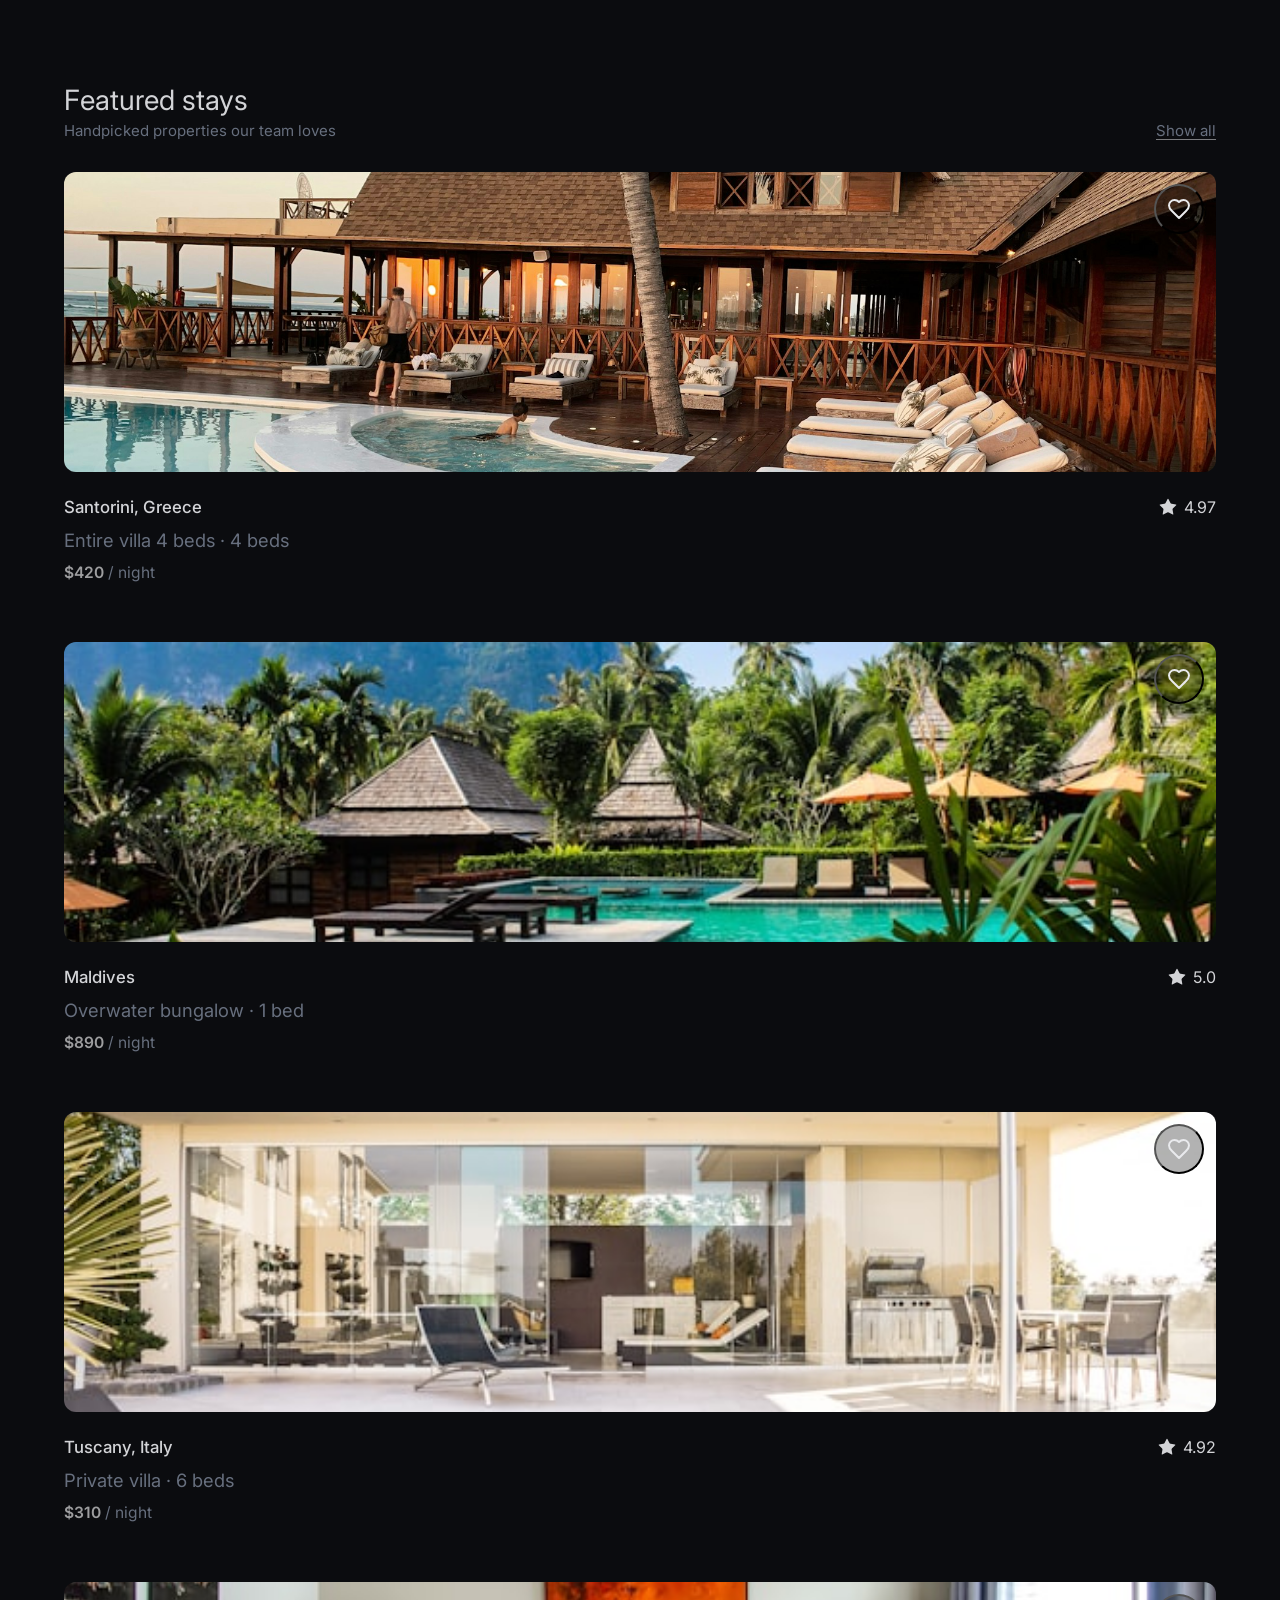
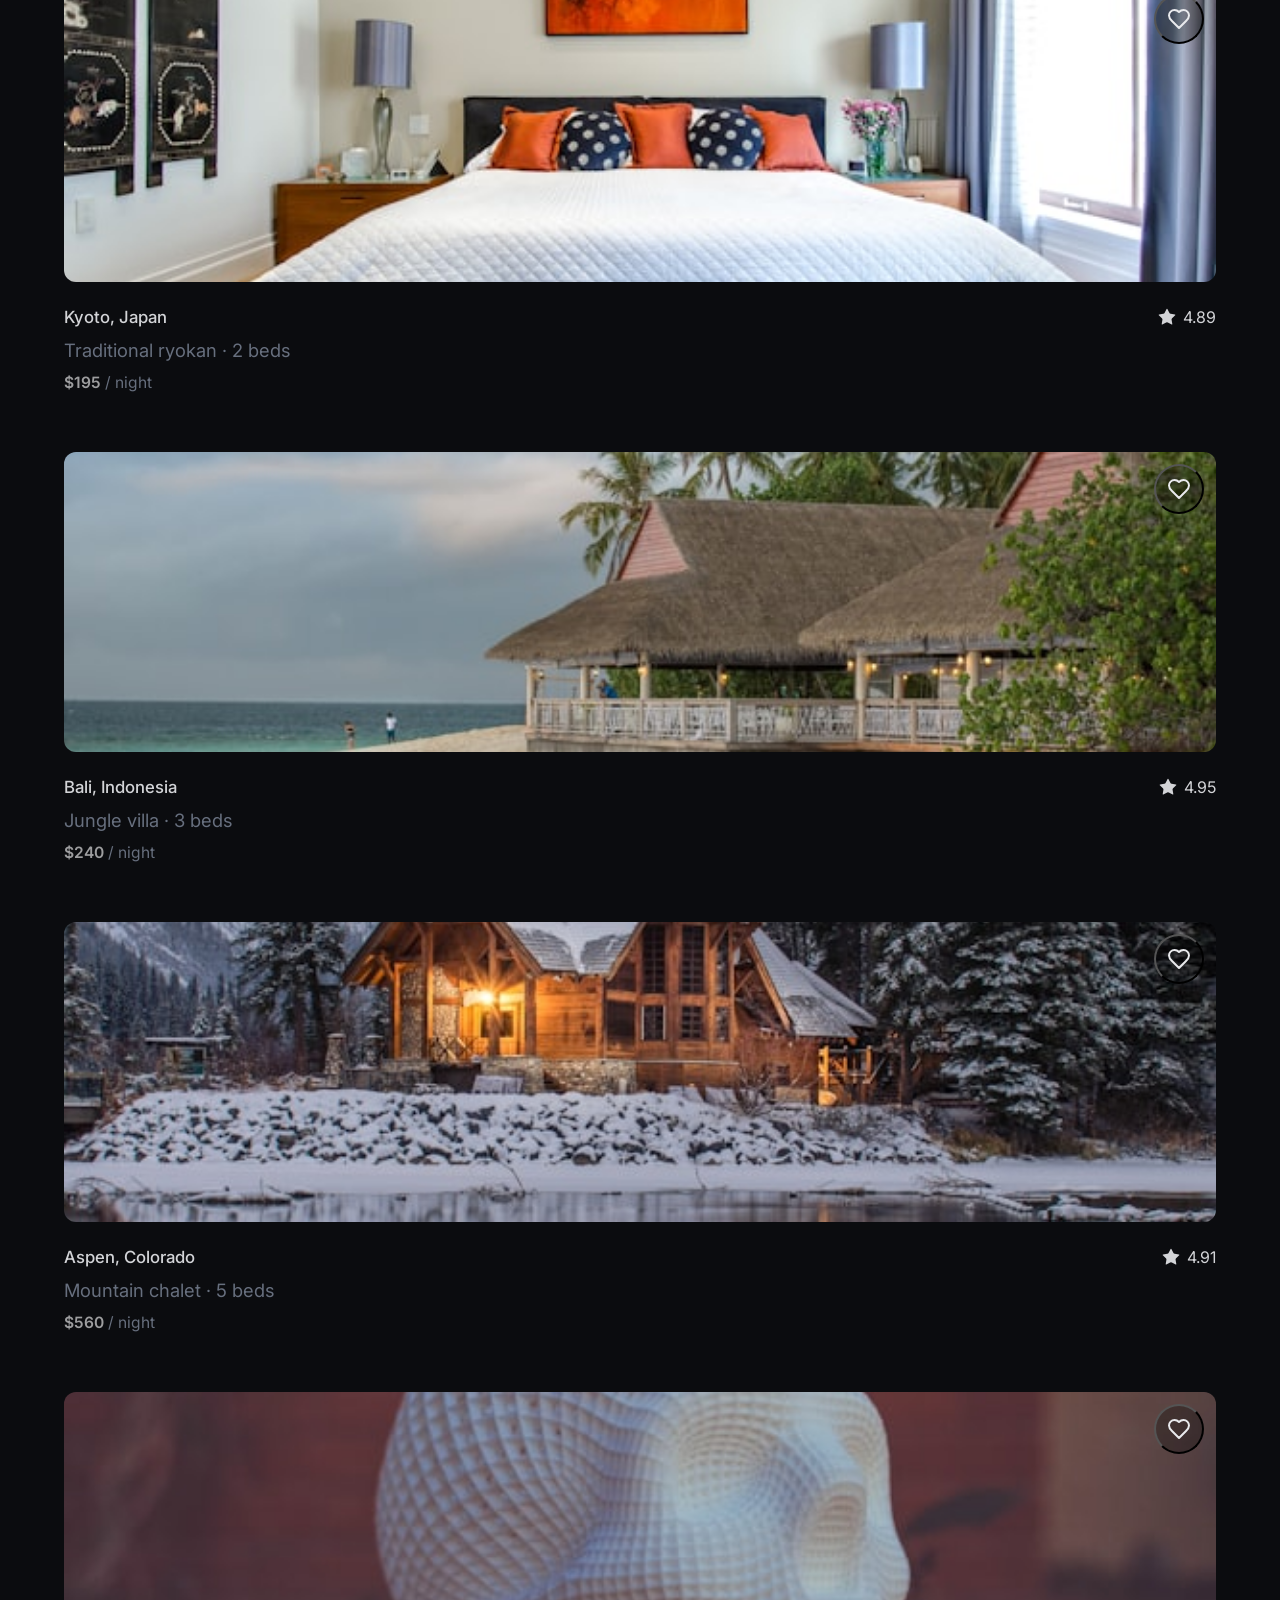
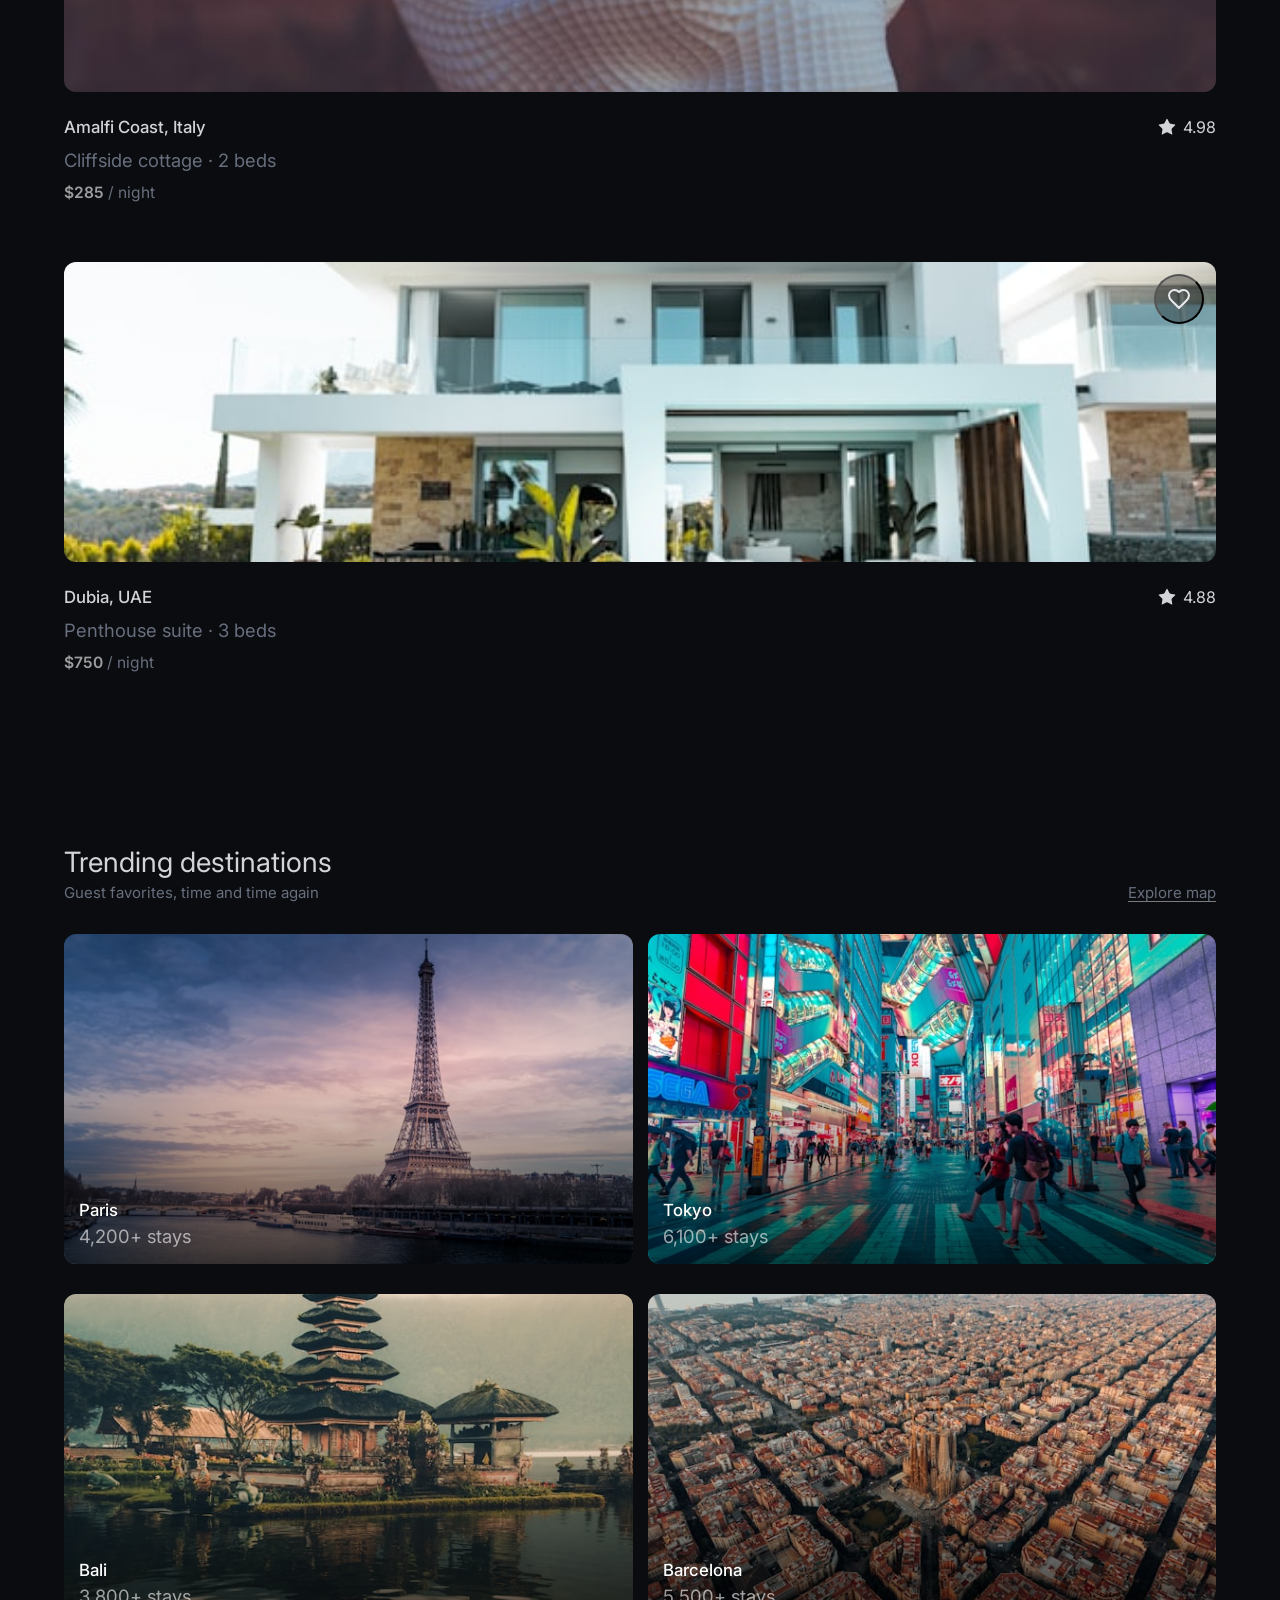
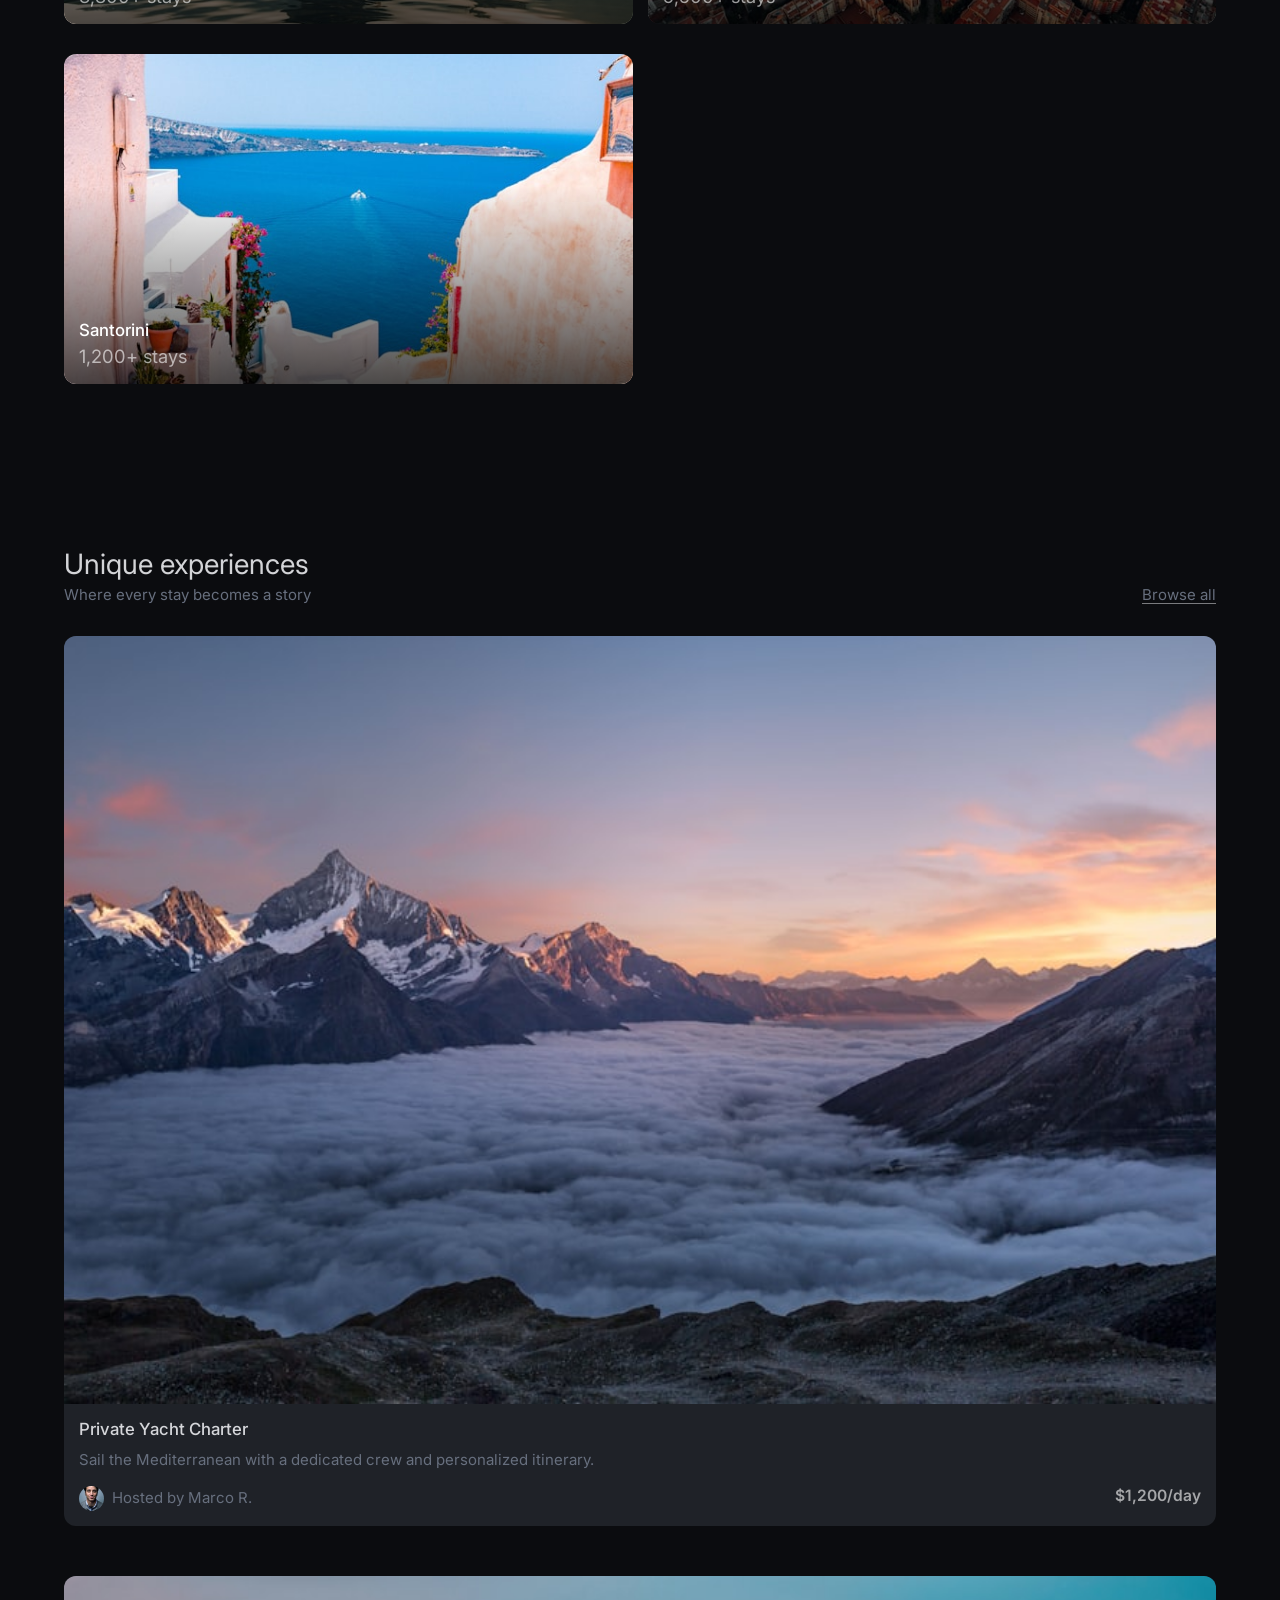
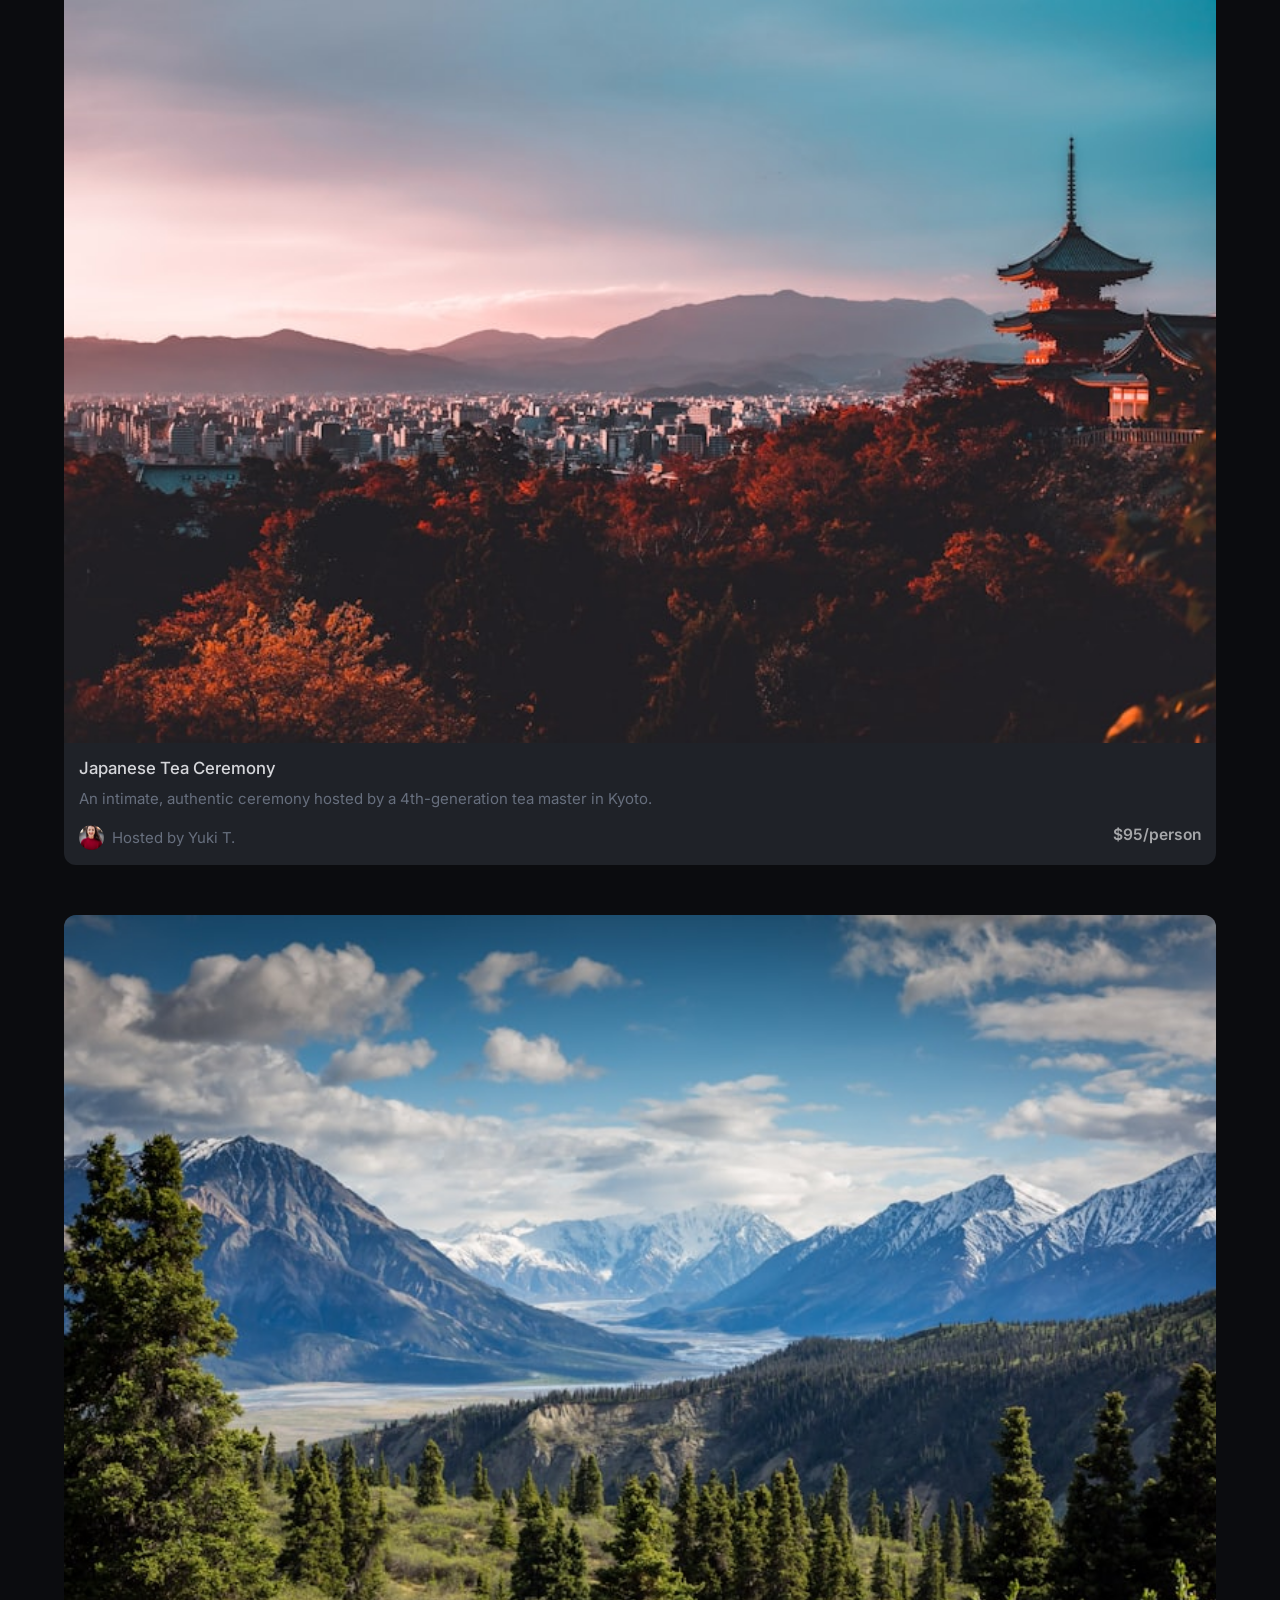
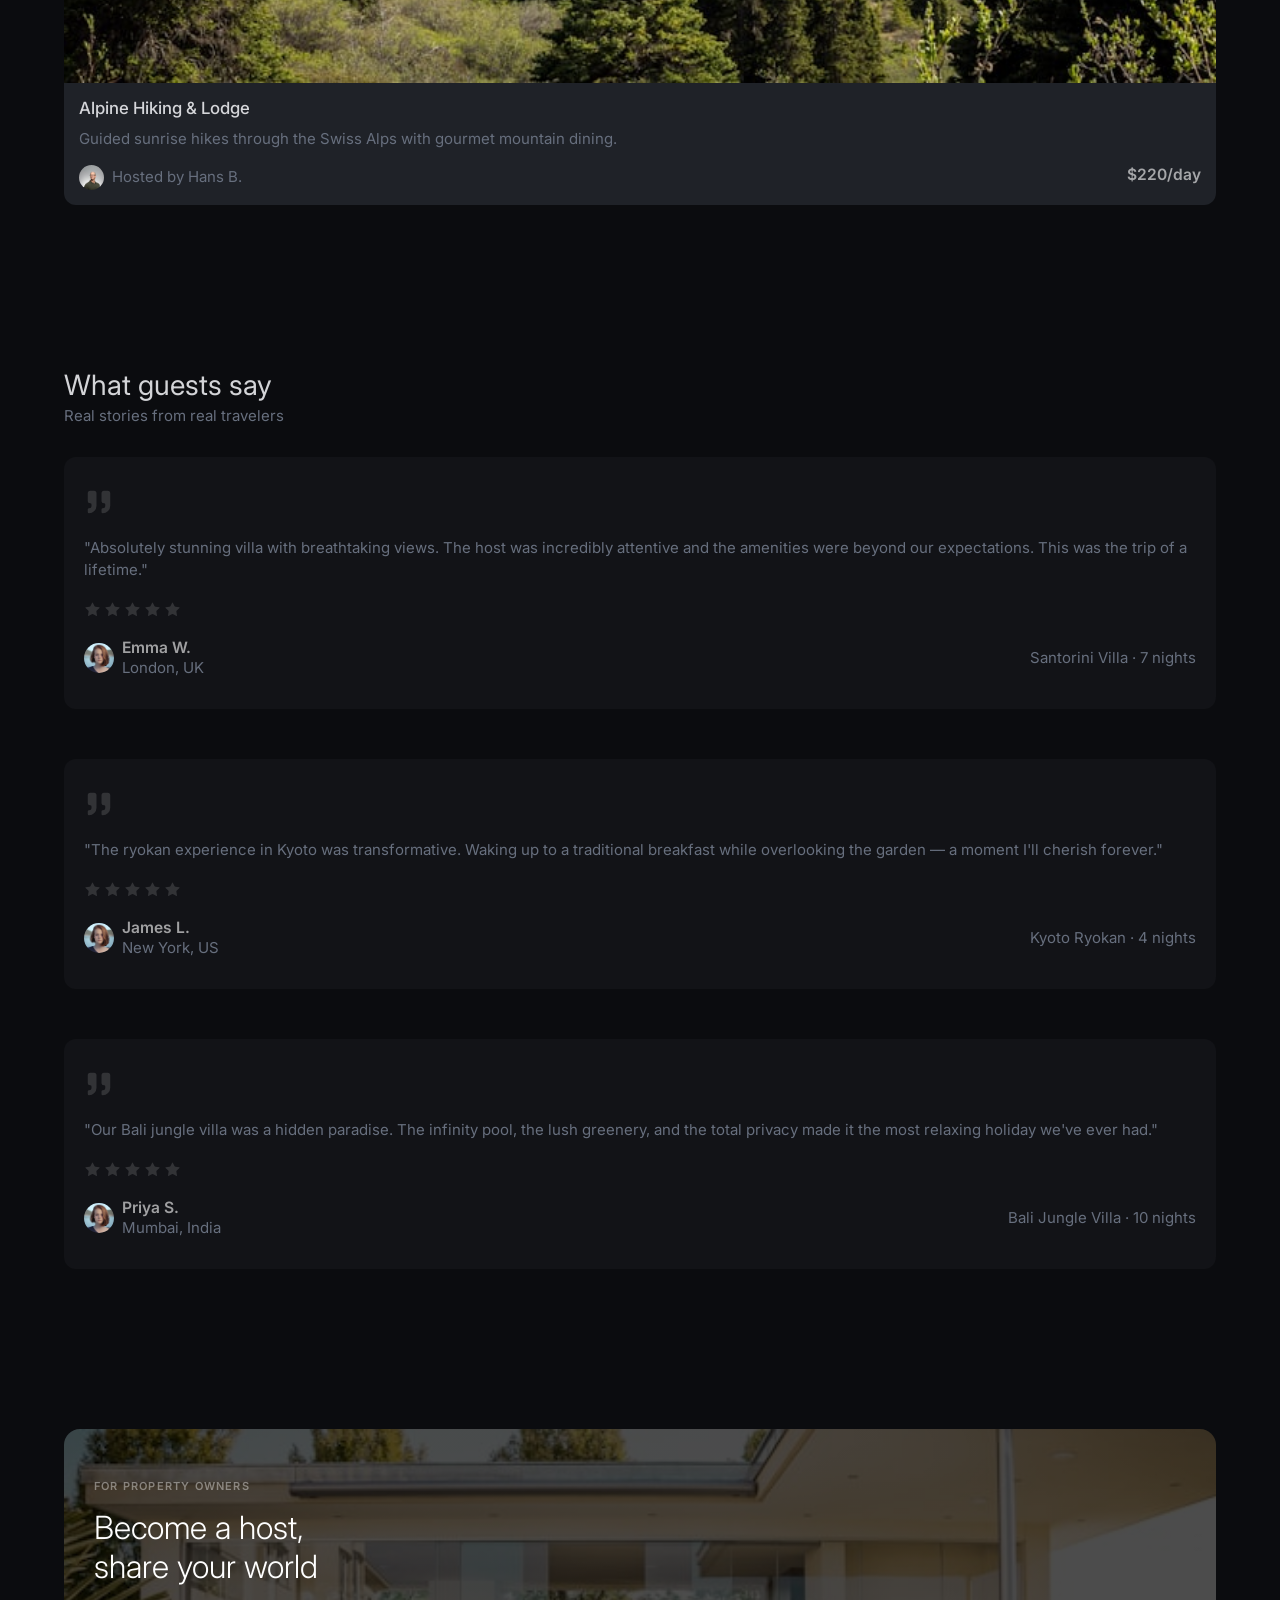
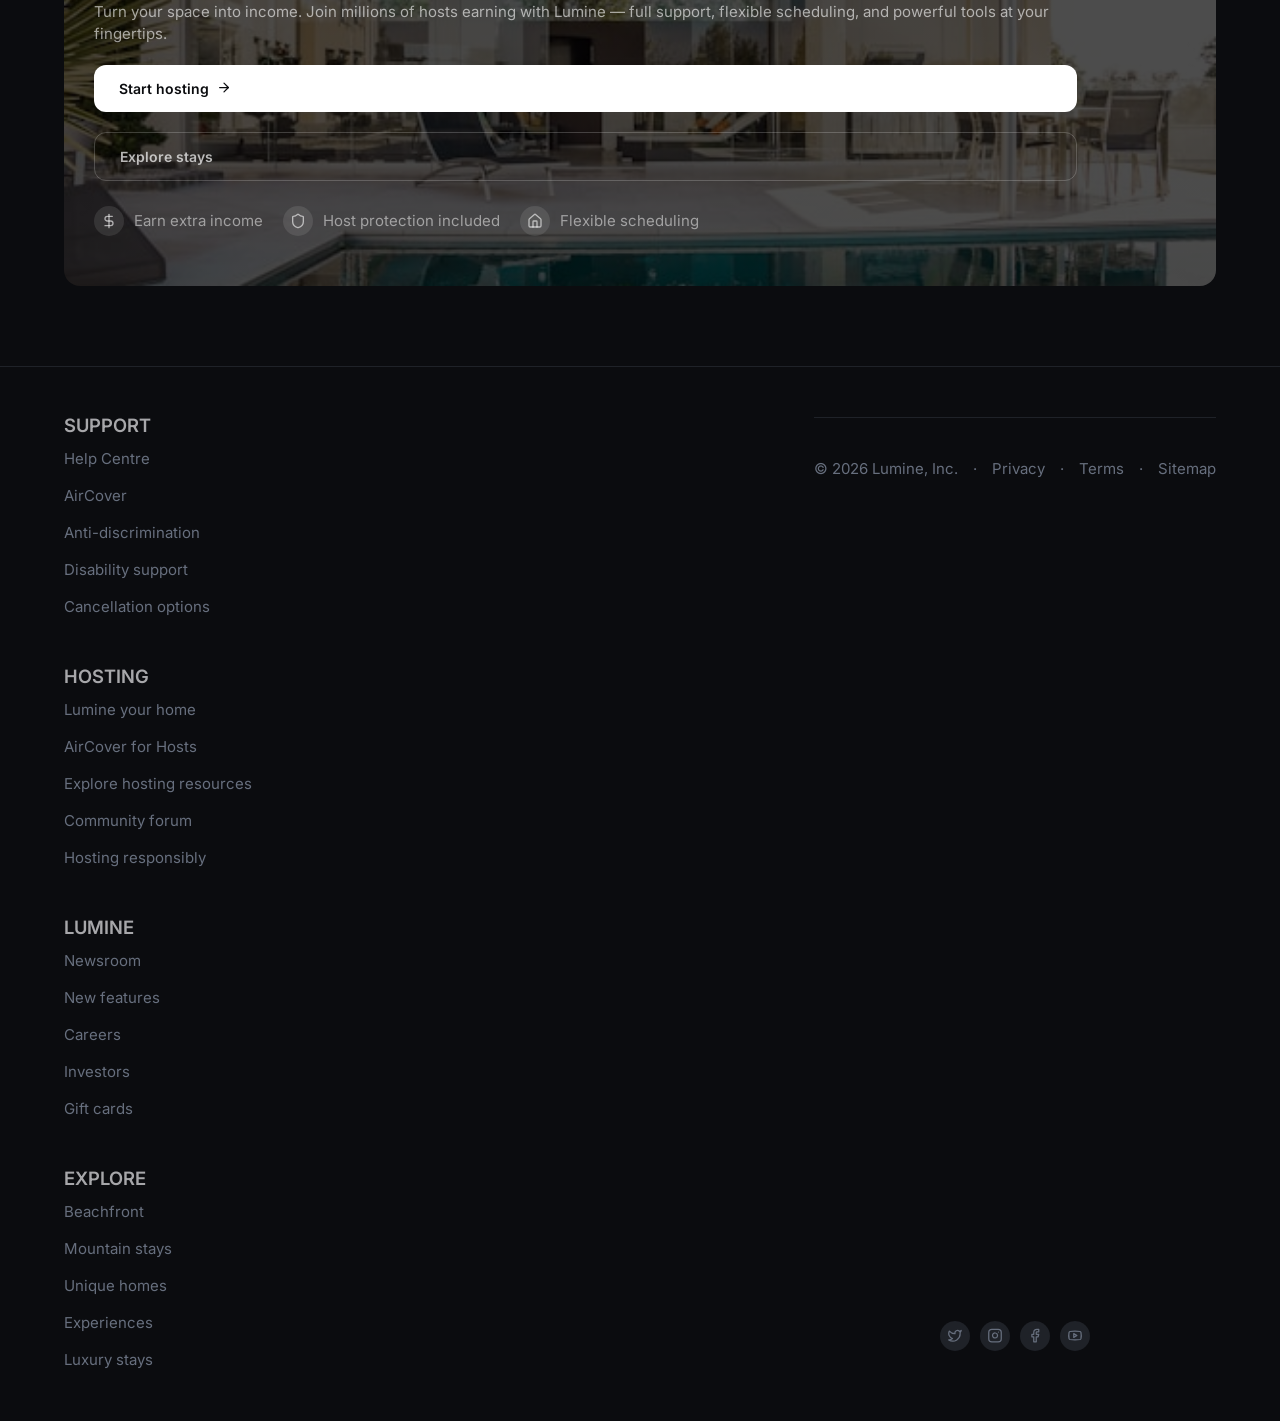
==== commit d82f45fc: "your message here" ====
--- a/index.html
+++ b/index.html
@@ -507,5 +507,132 @@
                 </div>
          </div>
      </section>
+
+
+     <footer class="footer-section">
+        <div class="footer__inner">
+            <div class="first-footer__layer">
+                <div class="first__layer--one">
+                    <div class="first_layer-header">
+                        <p class="text--sm">Support</p>
+                    </div>
+                    <a href="./" class="">
+                        <p class="text--md">Help Centre</p>
+                    </a>
+                    <a href="./" class="">
+                        <p class="text--md">AirCover</p>
+                    </a>
+                    <a href="./" class="">
+                        <p class="text--md">Anti-discrimination</p>
+                    </a>
+                    <a href="./" class="">
+                        <p class="text--md">Disability support</p>
+                    </a>
+                    <a href="./" class="">
+                        <p class="text--md">Cancellation options</p>
+                    </a>
+                </div>
+                <div class="first__layer--one">
+                    <div class="first_layer-header">
+                        <p class="text--sm">Hosting</p>
+                    </div>
+                    <a href="./" class="">
+                        <p class="text--md">Lumine your home</p>
+                    </a>
+                    <a href="./" class="">
+                        <p class="text--md">AirCover for Hosts</p>
+                    </a>
+                    <a href="./" class="">
+                        <p class="text--md">Explore hosting resources</p>
+                    </a>
+                    <a href="./" class="">
+                        <p class="text--md">Community forum</p>
+                    </a>
+                    <a href="./" class="">
+                        <p class="text--md">Hosting responsibly</p>
+                    </a>
+                </div>
+                <div class="first__layer--one">
+                    <div class="first_layer-header">
+                        <p class="text--sm">Lumine</p>
+                    </div>
+                    <a href="./" class="">
+                        <p class="text--md">Newsroom</p>
+                    </a>
+                    <a href="./" class="">
+                        <p class="text--md">New features</p>
+                    </a>
+                    <a href="./" class="">
+                        <p class="text--md">Careers</p>
+                    </a>
+                    <a href="./" class="">
+                        <p class="text--md">Investors</p>
+                    </a>
+                    <a href="./" class="">
+                        <p class="text--md">Gift cards</p>
+                    </a>
+                </div>
+                <div class="first__layer--one">
+                    <div class="first_layer-header">
+                        <p class="text--sm">Explore</p>
+                    </div>
+                    <a href="./" class="">
+                        <p class="text--md">Beachfront</p>
+                    </a>
+                    <a href="./" class="">
+                        <p class="text--md">Mountain stays</p>
+                    </a>
+                    <a href="./" class="">
+                        <p class="text--md">Unique homes</p>
+                    </a>
+                    <a href="./" class="">
+                        <p class="text--md">Experiences</p>
+                    </a>
+                    <a href="./" class="">
+                        <p class="text--md">Luxury stays</p>
+                    </a>
+                </div>
+            </div>
+            <div class="second-footer__layer">
+                <div class="just-text__footer">
+                    <p class="text--md">© <span id="year"></span> Lumine, Inc.</p>
+                    <p class="text--md">·</p>
+                    <p class="text--md">Privacy</p>
+                    <p class="text--md">·</p>
+                    <p class="text--md">Terms</p>
+                    <p class="text--md">·</p>
+                    <p class="text--md">Sitemap</p>
+                </div>
+                <div class="just-svg__footer">
+                    <a href="./" class="">
+                        <svg xmlns="http://www.w3.org/2000/svg" width="24" height="24" viewBox="0 0 24 24" fill="none" stroke="currentColor" stroke-width="2" stroke-linecap="round" stroke-linejoin="round" class="lucide lucide-twitter w-3.5 h-3.5 text-muted-foreground">
+                            <path d="M22 4s-.7 2.1-2 3.4c1.6 10-9.4 17.3-18 11.6 2.2.1 4.4-.6 6-2C3 15.5.5 9.6 3 5c2.2 2.6 5.6 4.1 9 4-.9-4.2 4-6.6 7-3.8 1.1 0 3-1.2 3-1.2z"></path>
+                        </svg>
+                    </a>
+                    <a href="./" class="">
+                        <svg xmlns="http://www.w3.org/2000/svg" width="24" height="24" viewBox="0 0 24 24" fill="none" stroke="currentColor" stroke-width="2" stroke-linecap="round" stroke-linejoin="round" class="lucide lucide-instagram w-3.5 h-3.5 text-muted-foreground">
+                            <rect width="20" height="20" x="2" y="2" rx="5" ry="5"></rect>
+                            <path d="M16 11.37A4 4 0 1 1 12.63 8 4 4 0 0 1 16 11.37z"></path>
+                            <line x1="17.5" x2="17.51" y1="6.5" y2="6.5"></line>
+                        </svg>
+                    </a>
+                    <a href="./" class="">
+                        <svg xmlns="http://www.w3.org/2000/svg" width="24" height="24" viewBox="0 0 24 24" fill="none" stroke="currentColor" stroke-width="2" stroke-linecap="round" stroke-linejoin="round" class="lucide lucide-facebook w-3.5 h-3.5 text-muted-foreground">
+                            <path d="M18 2h-3a5 5 0 0 0-5 5v3H7v4h3v8h4v-8h3l1-4h-4V7a1 1 0 0 1 1-1h3z"></path>
+                        </svg>
+                    </a>
+                    <a href="./" class="">
+                        <svg xmlns="http://www.w3.org/2000/svg" width="24" height="24" viewBox="0 0 24 24" fill="none" stroke="currentColor" stroke-width="2" stroke-linecap="round" stroke-linejoin="round" class="lucide lucide-youtube w-3.5 h-3.5 text-muted-foreground">
+                            <path d="M2.5 17a24.12 24.12 0 0 1 0-10 2 2 0 0 1 1.4-1.4 49.56 49.56 0 0 1 16.2 0A2 2 0 0 1 21.5 7a24.12 24.12 0 0 1 0 10 2 2 0 0 1-1.4 1.4 49.55 49.55 0 0 1-16.2 0A2 2 0 0 1 2.5 17"></path>
+                            <path d="m10 15 5-3-5-3z"></path>
+                        </svg>
+                    </a>
+                </div>
+            </div>
+        </div>
+    </footer>
+
+
+    <script>document.getElementById("year").textContent = new Date().getFullYear();</script>
 </body>
 </html>
--- a/style.css
+++ b/style.css
@@ -375,7 +375,7 @@
 }
 
 #bg__img-section .inner-header {
-    font-size: 22px;
+    font-size: 32px;
     font-weight: 300;
     /* line-height: 60px; */
     color: white;
@@ -468,6 +468,104 @@
 
 
 
+.footer-section{
+    padding: 50px 0;
+    display: flex;
+    justify-content: center;
+    align-items: center;
+    background-color: #0B0C0F;
+    border-top: 1px;
+    border-bottom: 0px;
+    border-left: 0px;
+    border-right: 0px;
+    border-style: solid;
+    border-color: rgb(31, 34, 40);
+}
+
+.second-footer__layer{
+    padding: 40px 0 20px 0;
+    display: flex;
+    flex-direction: column;
+    gap: 20px;
+    justify-content: space-between;
+    align-items: center;
+    border-top: .8px;
+    border-bottom: 0px;
+    border-left: 0px;
+    border-right: 0px;
+    border-style: solid;
+    border-color: rgb(31, 34, 40);
+}
+
+.footer__inner{
+    display: flex;
+    flex-direction: column;
+    width: 90%;
+    gap: 40px;
+    /* background-color: gold; */
+}
+
+.first-footer__layer{
+    display: grid;
+    grid-template-columns: repeat(1, 1fr);
+    gap: 50px;
+    /* background-color: red; */
+}
+
+.first-footer__layer > div{
+    width: 100%;
+    display: flex;
+    flex-direction: column;
+    flex-direction: column;
+    gap: 15px;
+    /* background-color: blue; */
+}
+
+.first_layer-header .text--sm{
+    text-transform: uppercase;
+    color: rgba(233, 234, 237, 0.7);
+    font-weight: 600;
+}
+
+.first__layer--one .text--md{
+    color: rgb(103, 111, 126);
+}
+
+
+.just-text__footer{
+    display: flex;
+    gap: 15px;
+    justify-content: center;
+    align-items: center;
+}
+
+.just-text__footer > .text--sm{
+    color: rgb(103, 111, 126);
+}
+
+.just-svg__footer svg{
+    height: 15px;
+    /* width: 14px; */
+    color: rgb(103, 111, 126);
+}
+
+.just-svg__footer{
+    display: flex;
+    gap: 10px;
+}
+
+.just-svg__footer > a{
+    height: 30px;
+    width: 30px;
+    display: flex;
+    justify-content: center;
+    align-items: center;
+    background-color: rgb(31, 34, 40);
+    border-radius: 50%;
+}
+
+
+
 
 
 
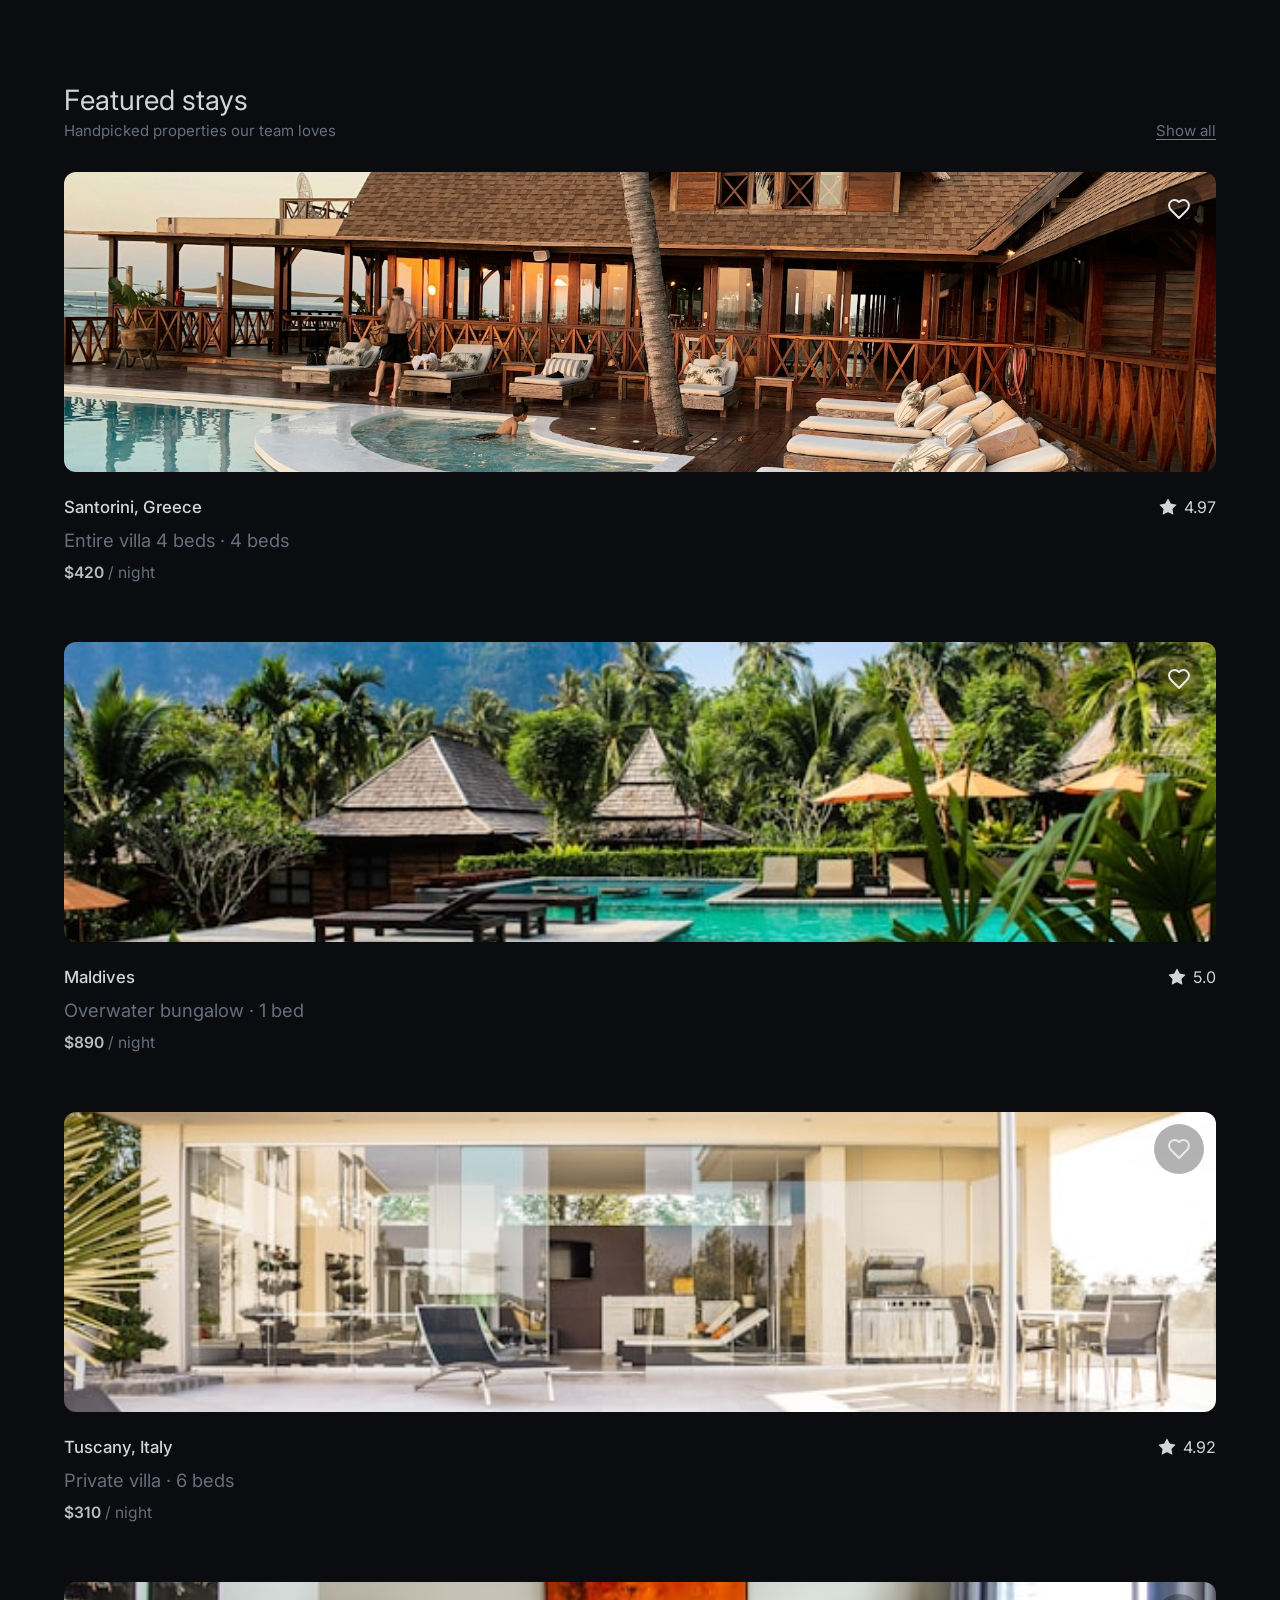
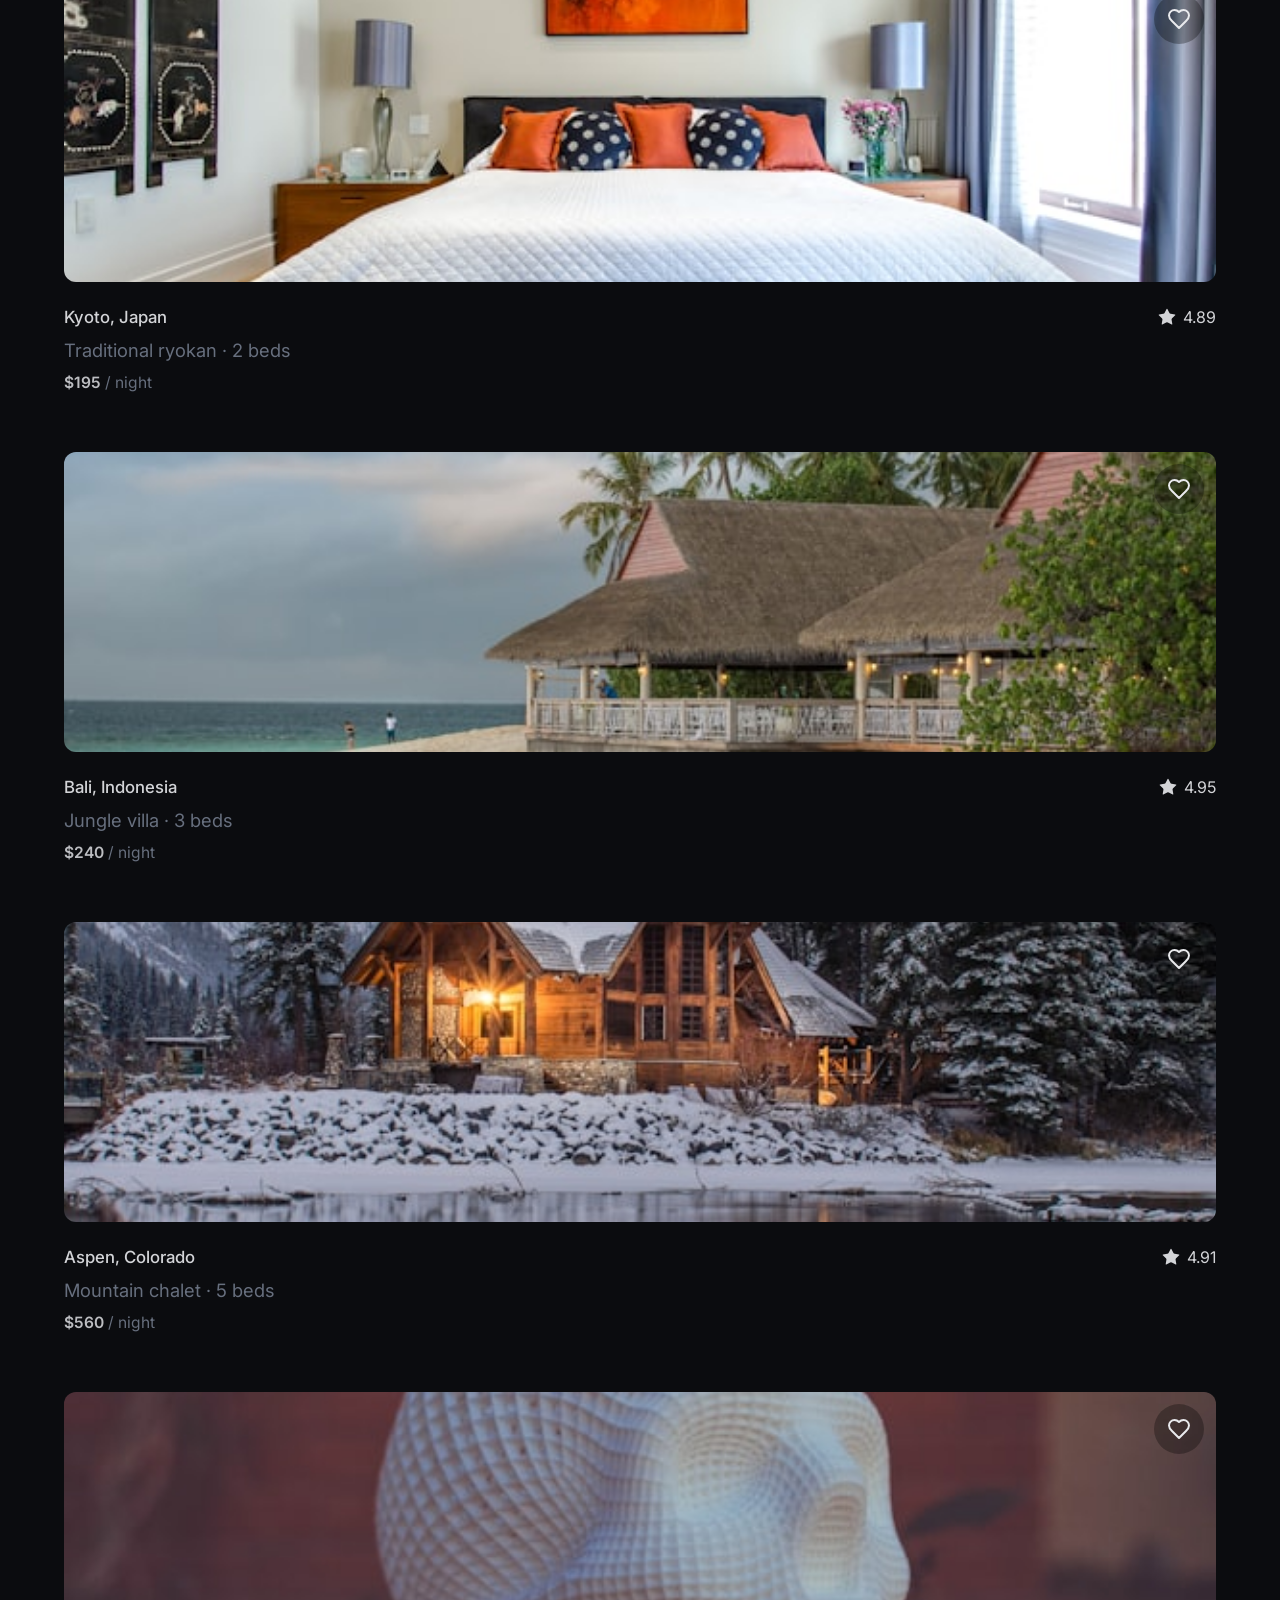
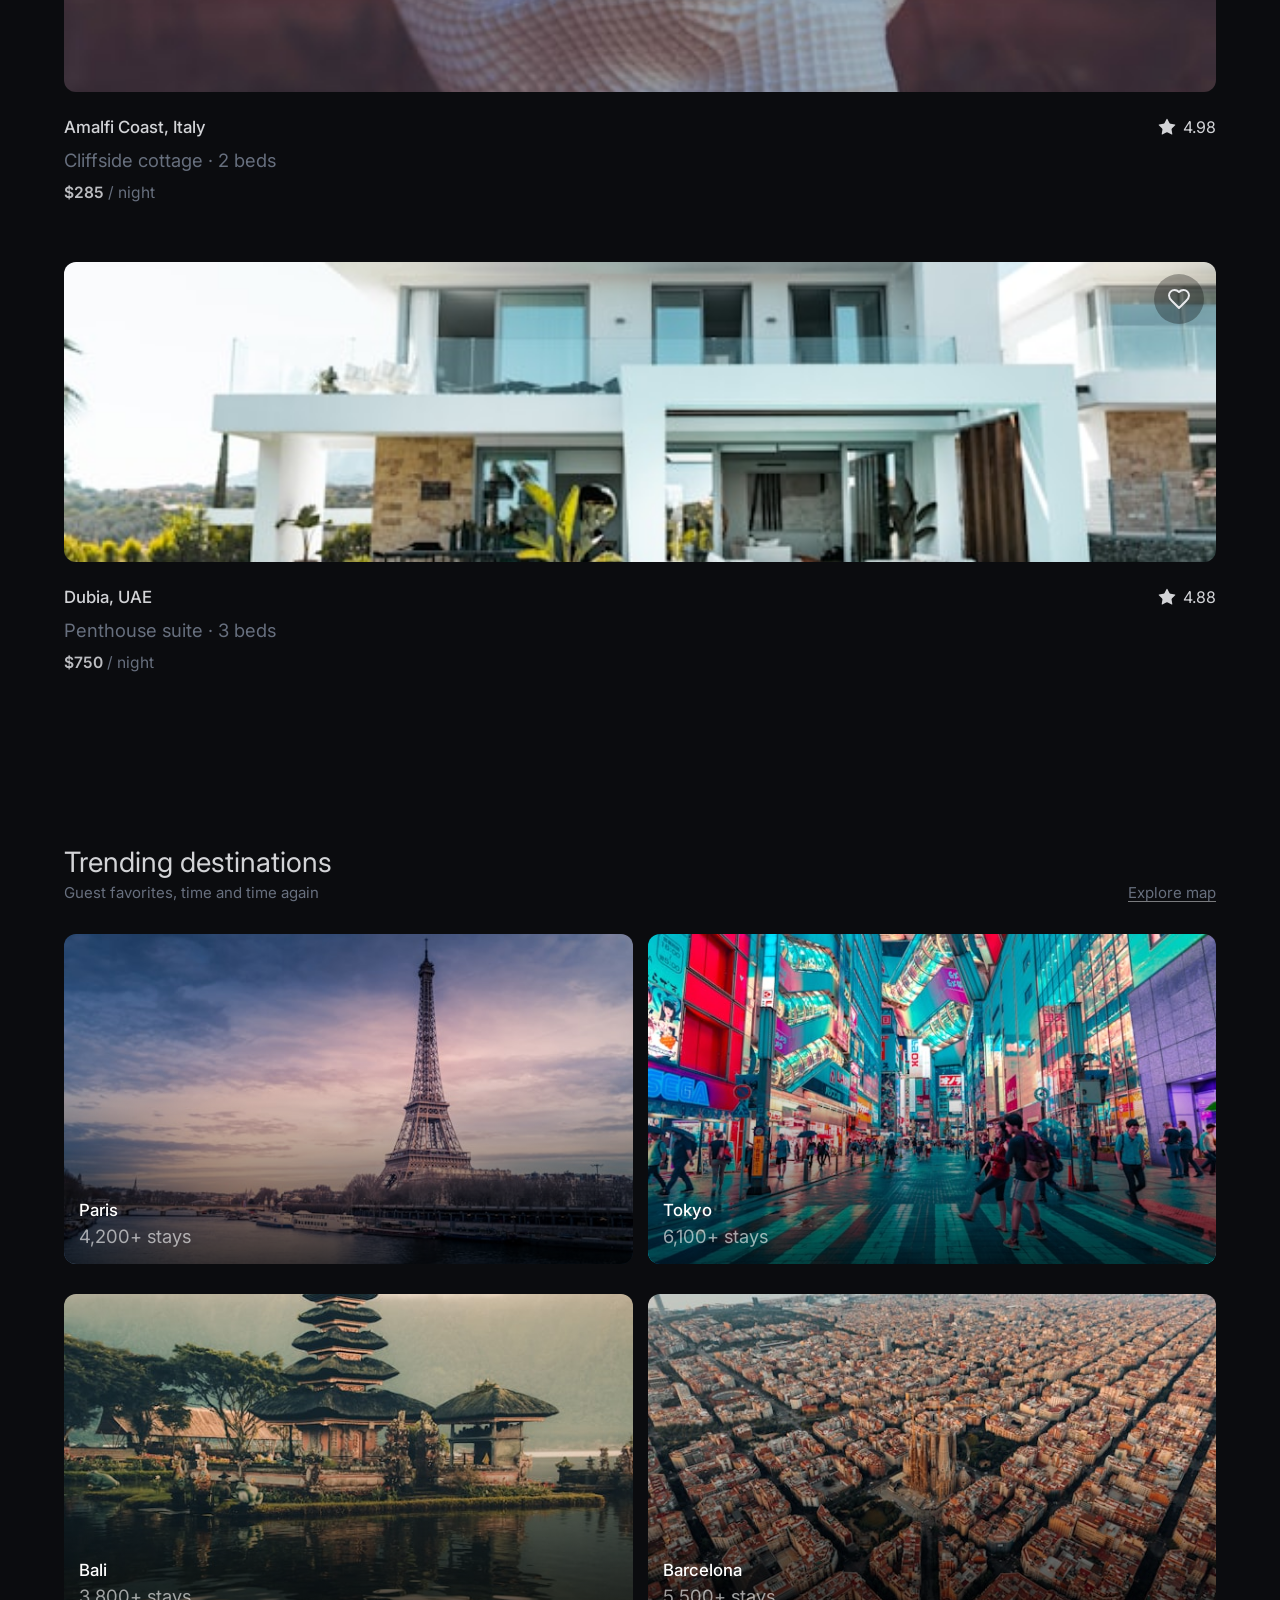
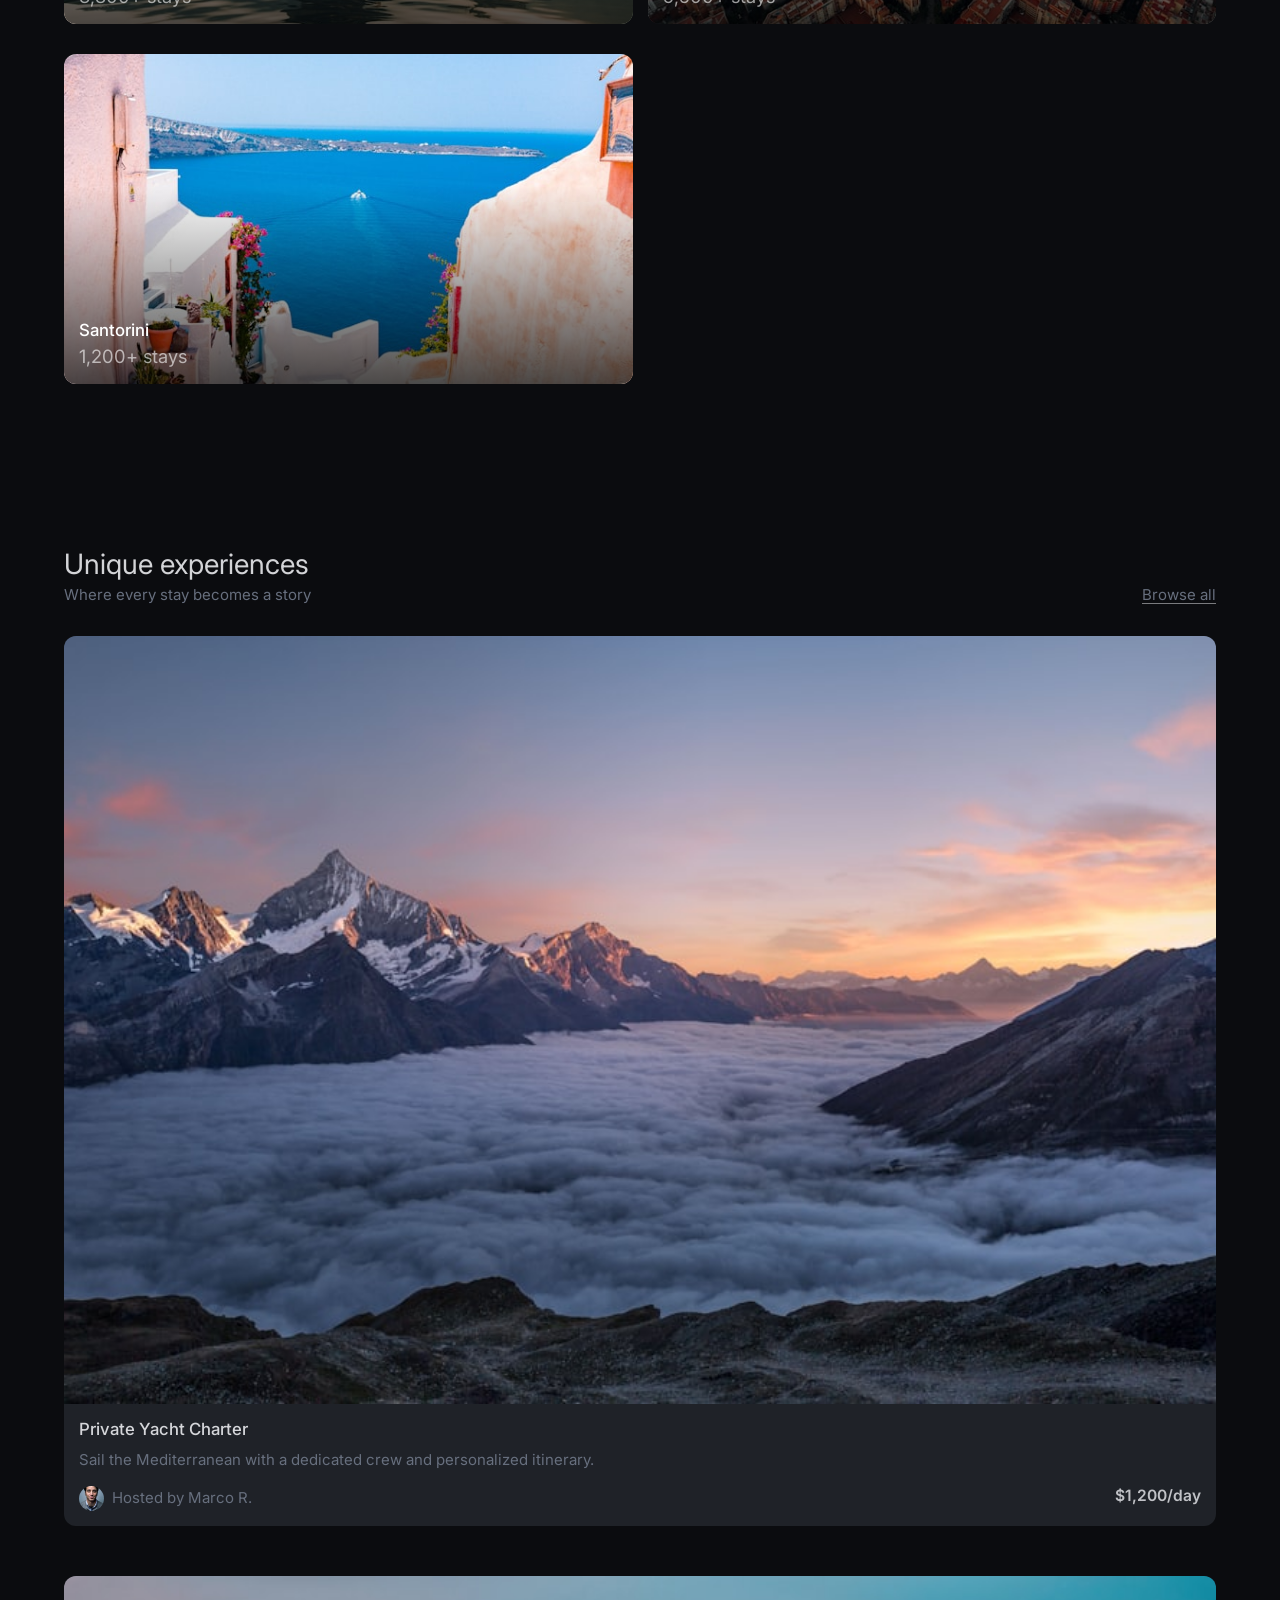
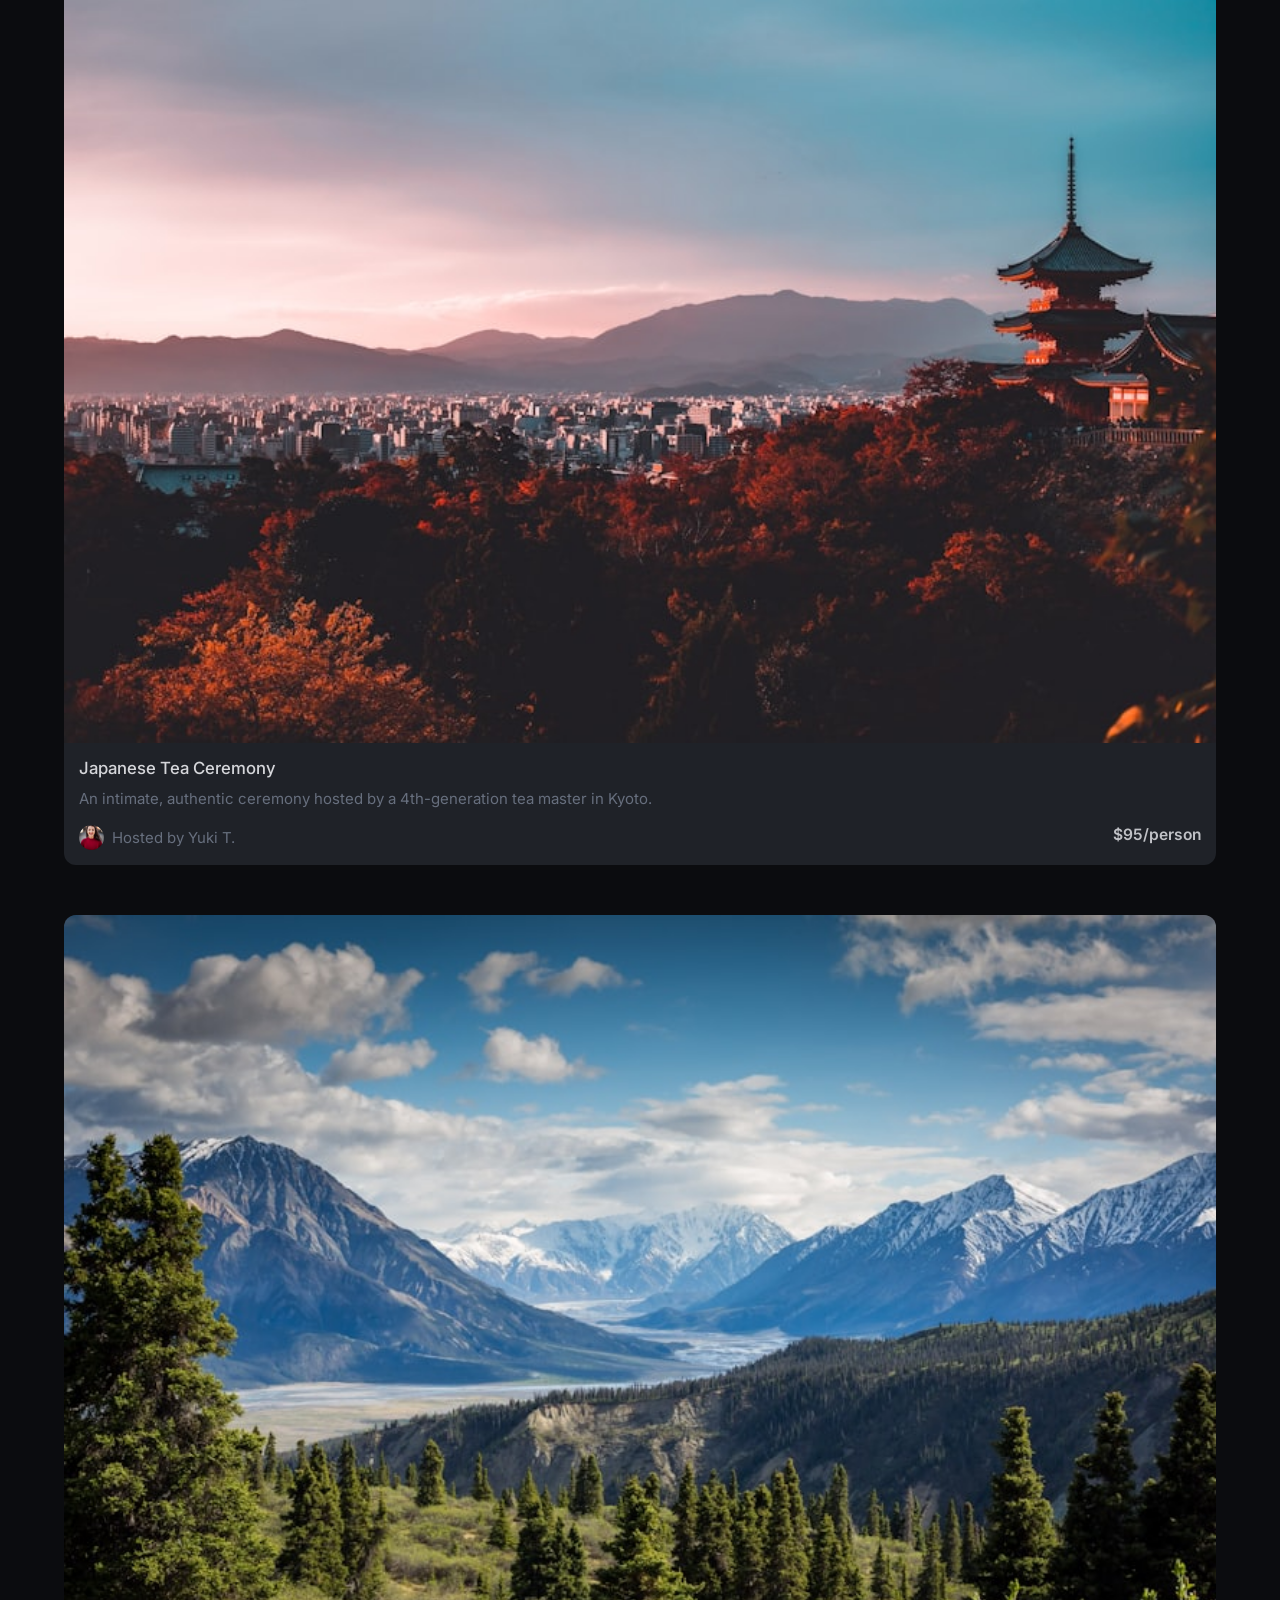
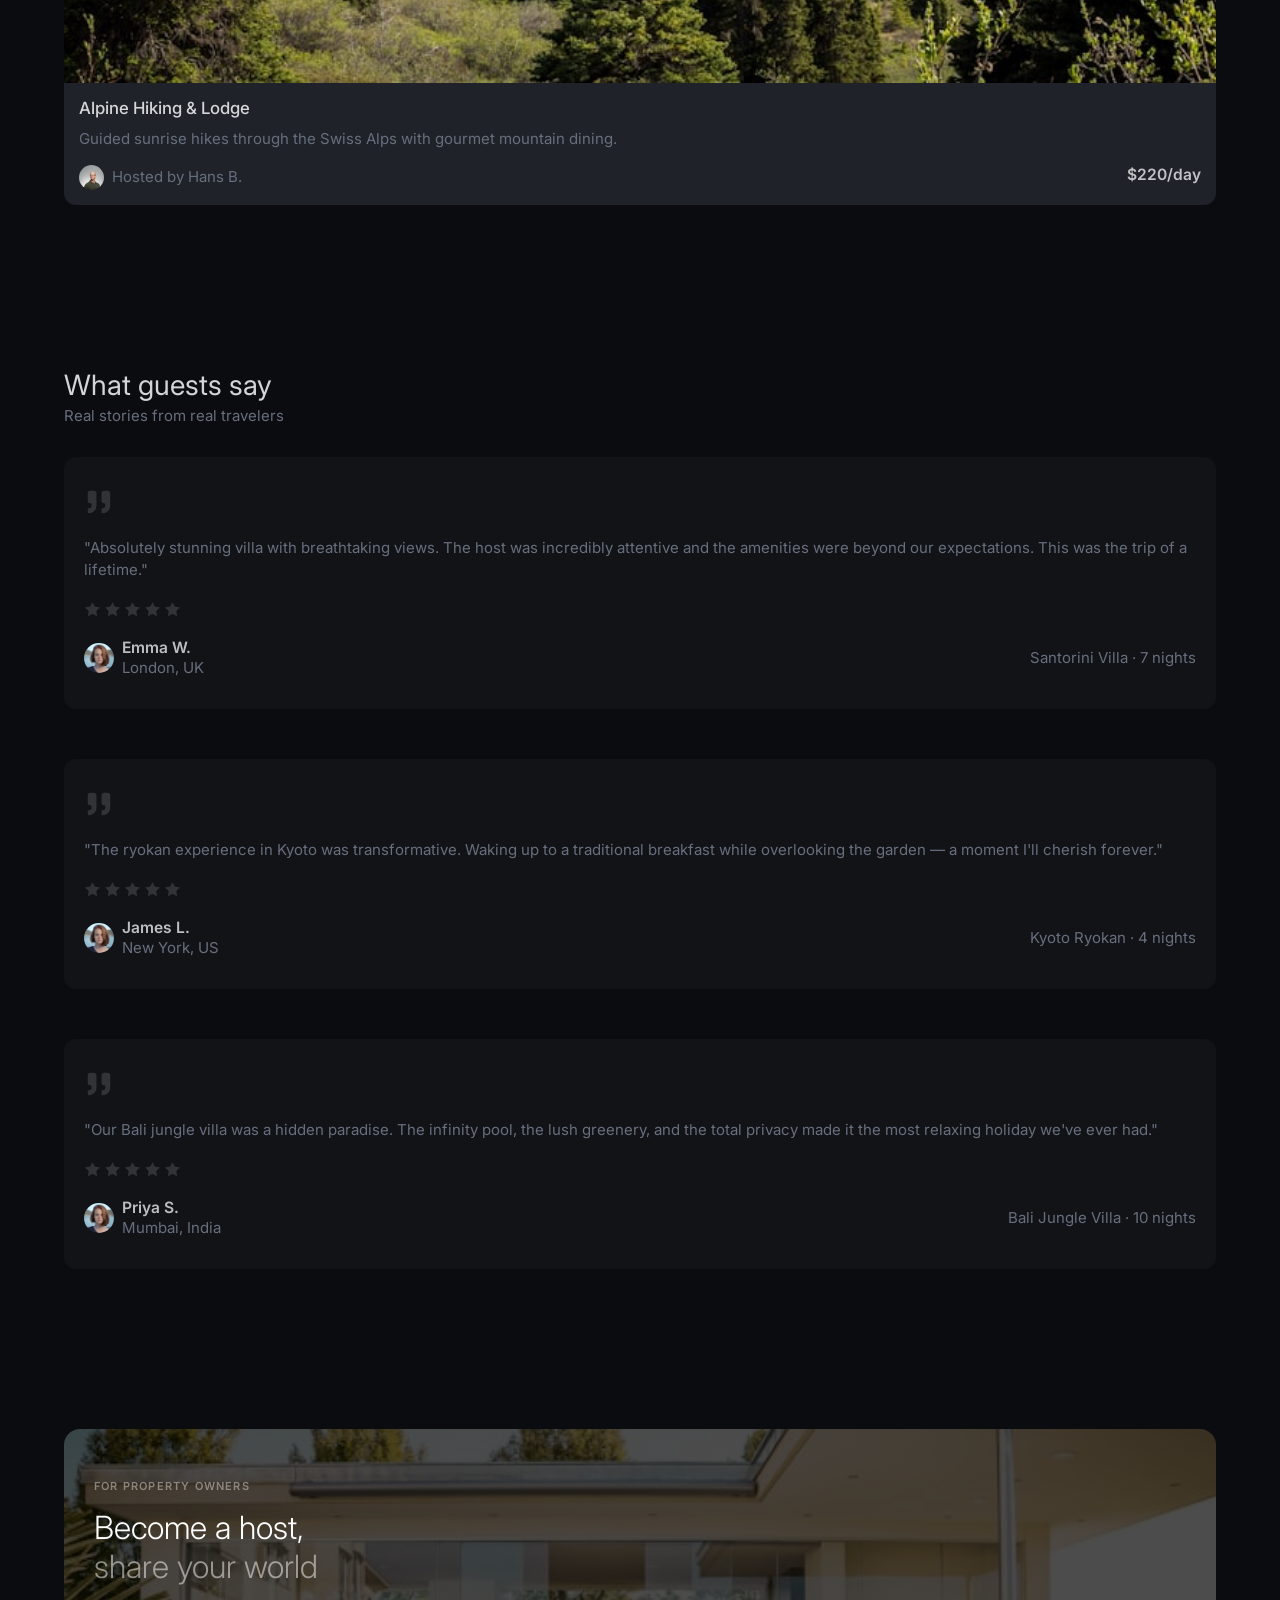
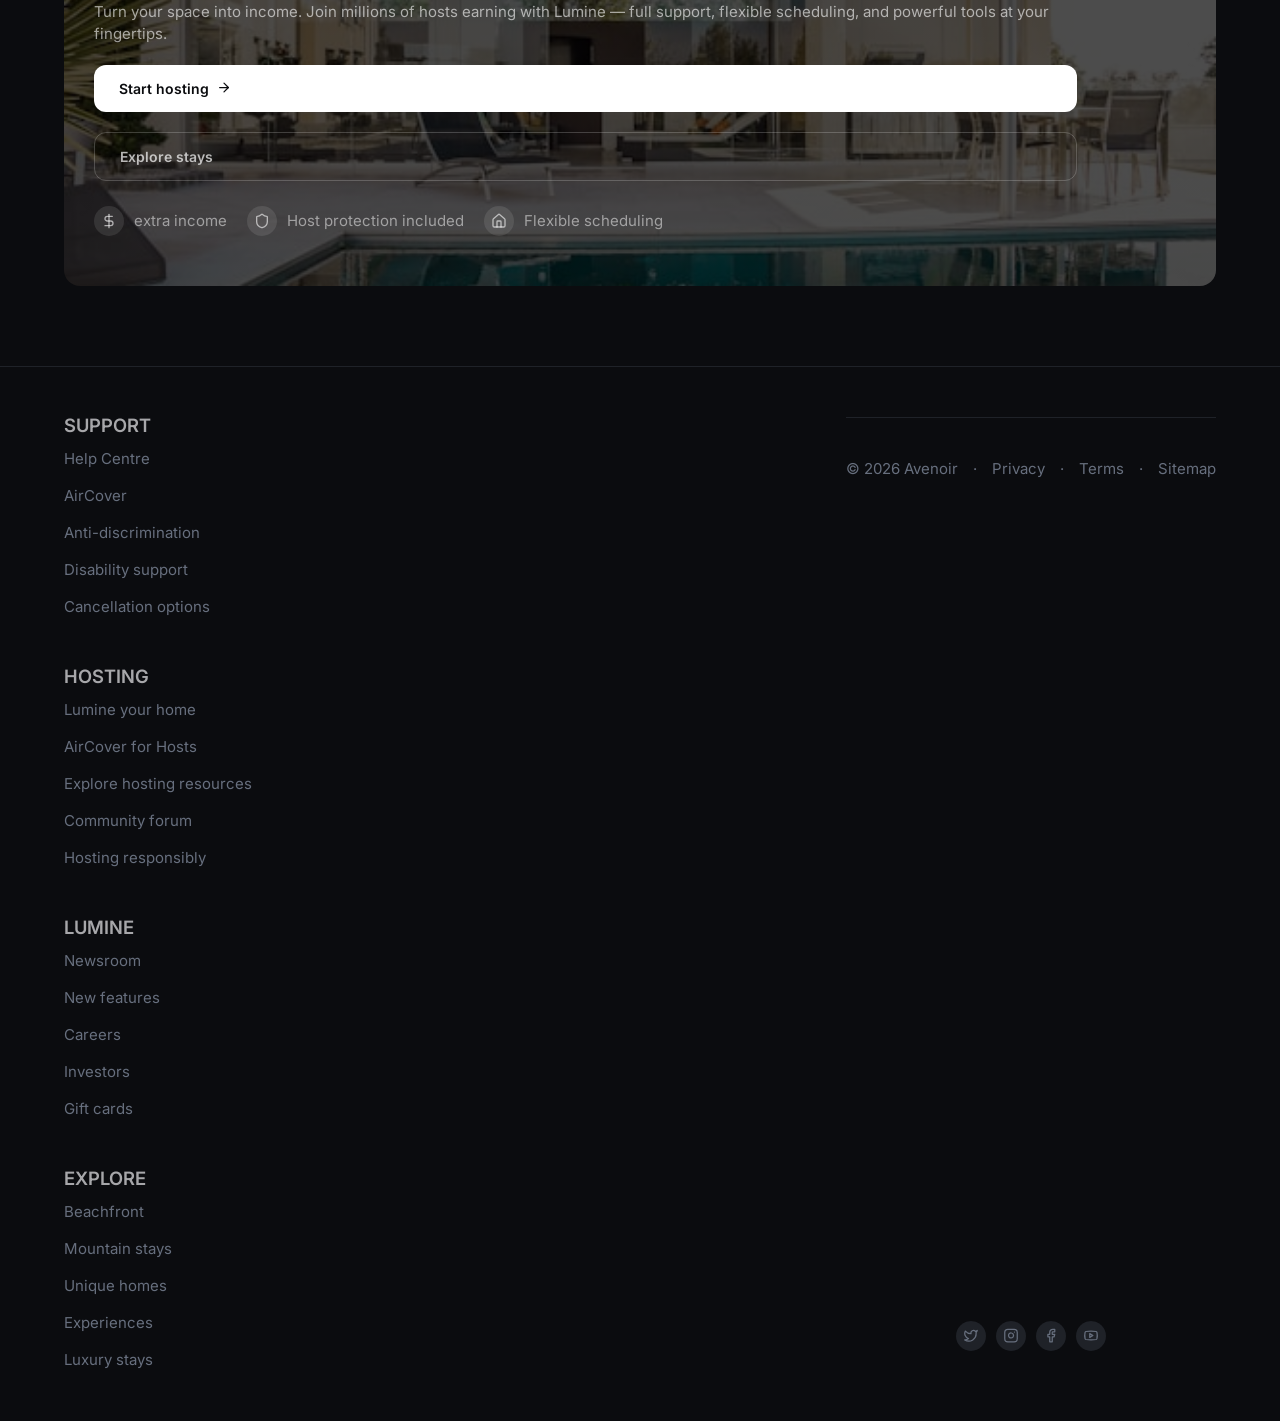
==== commit 1e682f17: "your message here" ====
--- a/index.html
+++ b/index.html
@@ -484,7 +484,7 @@
                                     <path d="M17 5H9.5a3.5 3.5 0 0 0 0 7h5a3.5 3.5 0 0 1 0 7H6"></path>
                                 </svg>
                             </div>
-                            <p class="text--md">Earn extra income</p>
+                            <p class="text--md"> extra income</p>
                         </div>
                         <div class="icon-text-one">
                             <div class="icon-section">
@@ -516,7 +516,7 @@
                     <div class="first_layer-header">
                         <p class="text--sm">Support</p>
                     </div>
-                    <a href="./" class="">
+                    <a href="./explore.html" class="">
                         <p class="text--md">Help Centre</p>
                     </a>
                     <a href="./" class="">
@@ -595,7 +595,7 @@
             </div>
             <div class="second-footer__layer">
                 <div class="just-text__footer">
-                    <p class="text--md">© <span id="year"></span> Lumine, Inc.</p>
+                    <p class="text--md">© <span id="year"></span> Avenoir</p>
                     <p class="text--md">·</p>
                     <p class="text--md">Privacy</p>
                     <p class="text--md">·</p>
@@ -632,7 +632,6 @@
         </div>
     </footer>
 
-
-    <script>document.getElementById("year").textContent = new Date().getFullYear();</script>
+<script src="main.js"></script>
 </body>
 </html>
--- a/style.css
+++ b/style.css
@@ -123,6 +123,8 @@
     align-items: center;
     padding: 0;
     border-radius: 100%;
+    border: none;
+    cursor: pointer; 
 }
 
 .love_btn svg {
@@ -184,7 +186,8 @@
 .card__price{
     font-weight: 600;
     font-size: 15.6px;
-    color: rgba(255, 255, 255, 0.6);
+    color: rgba(233, 234, 237, 0.8);
+    /* color: rgba(255, 255, 255, 0.6); */
 }
 
 .card__price span{
@@ -463,6 +466,10 @@
     color: rgba(255, 255, 255, 0.5);
 }
 
+.inner-header span{
+  color: rgba(255, 255, 255, 0.5);
+
+}
 
 
 
@@ -676,4 +683,4 @@
     flex-direction: row;
     justify-content: space-between;
   }
-}
+}
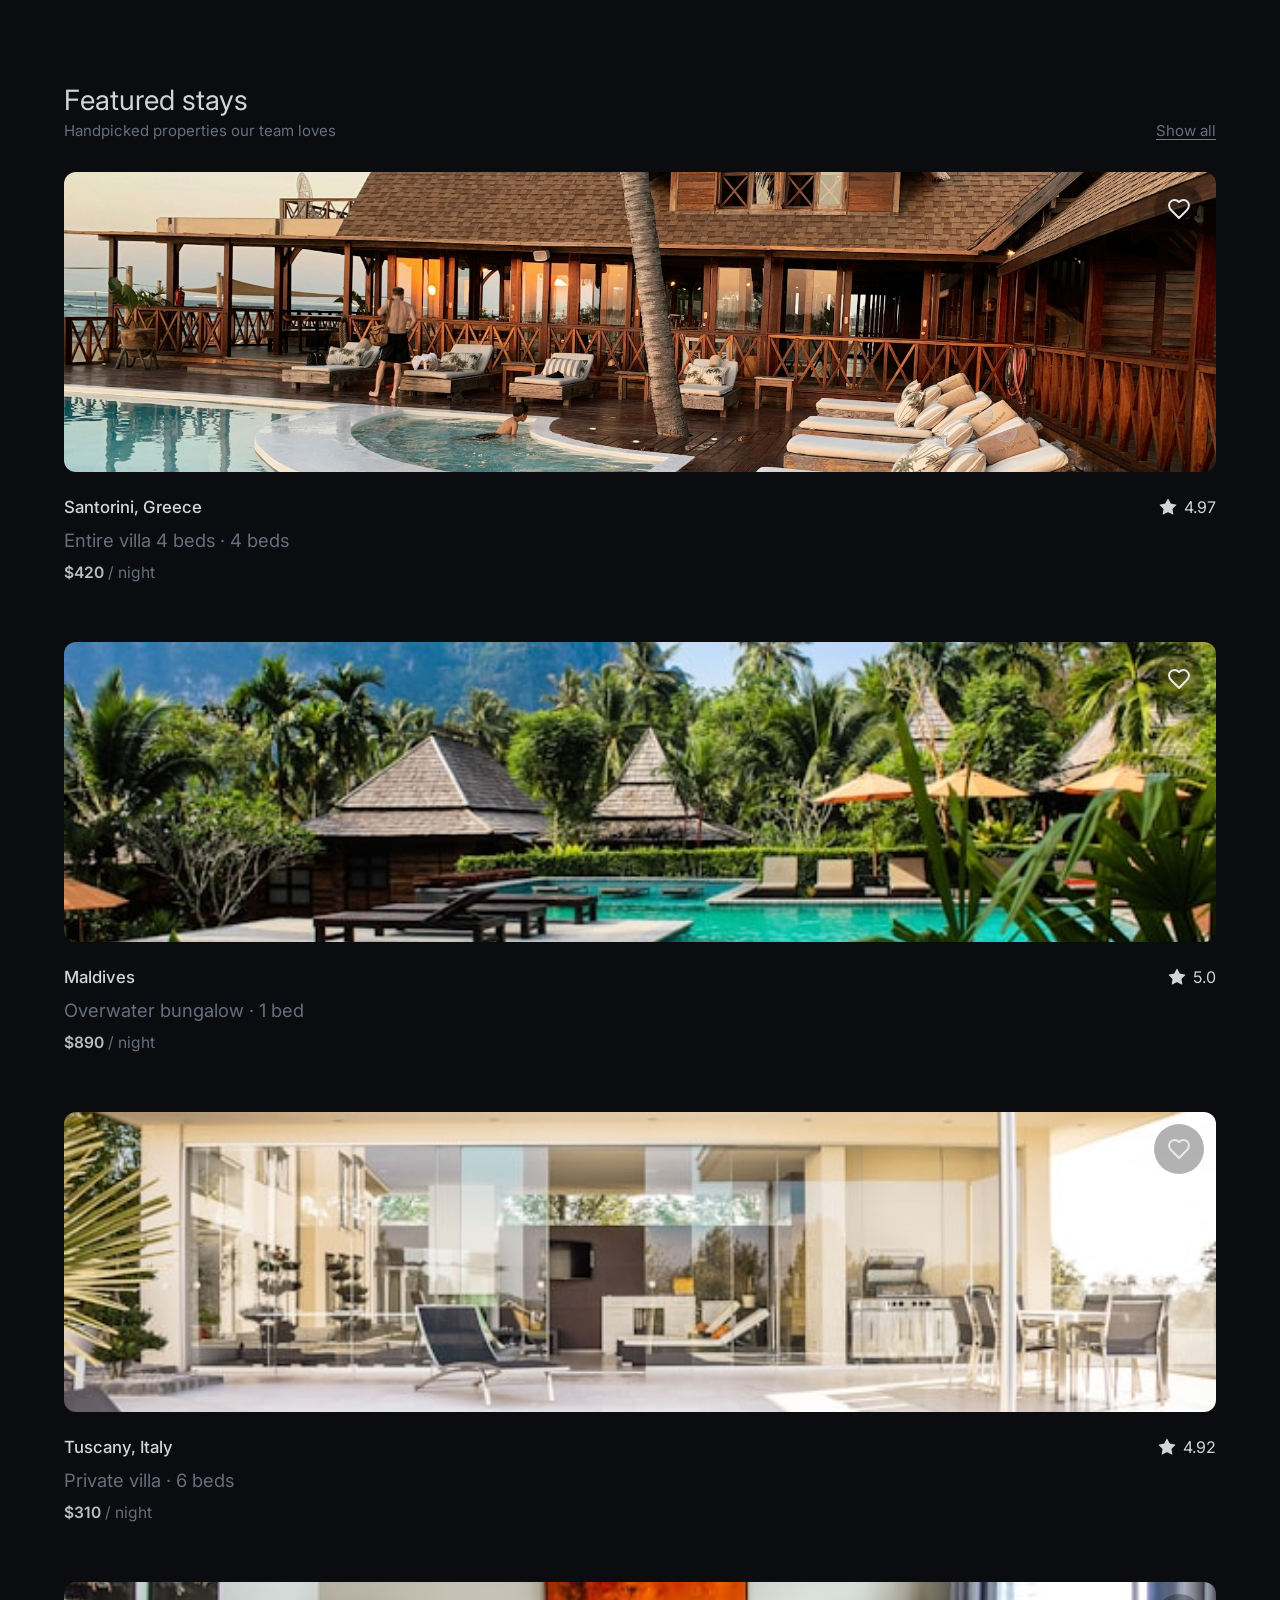
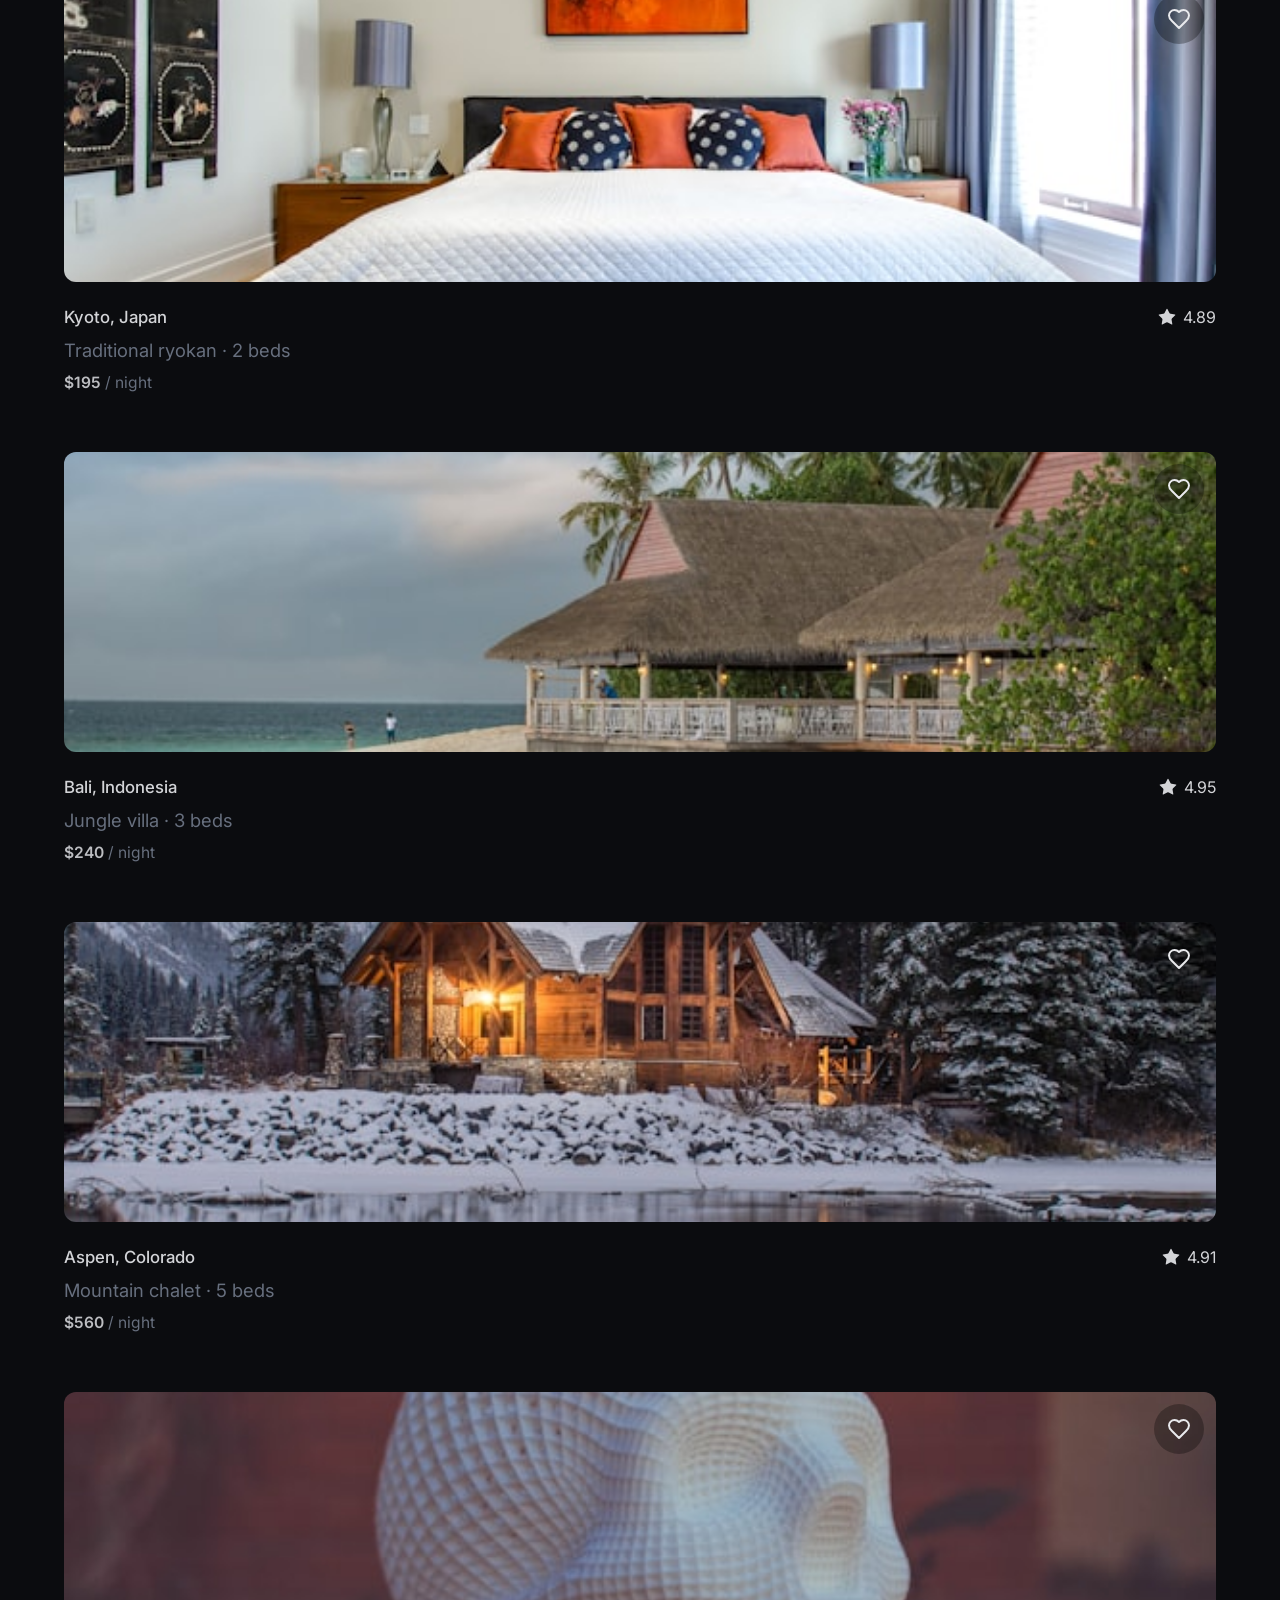
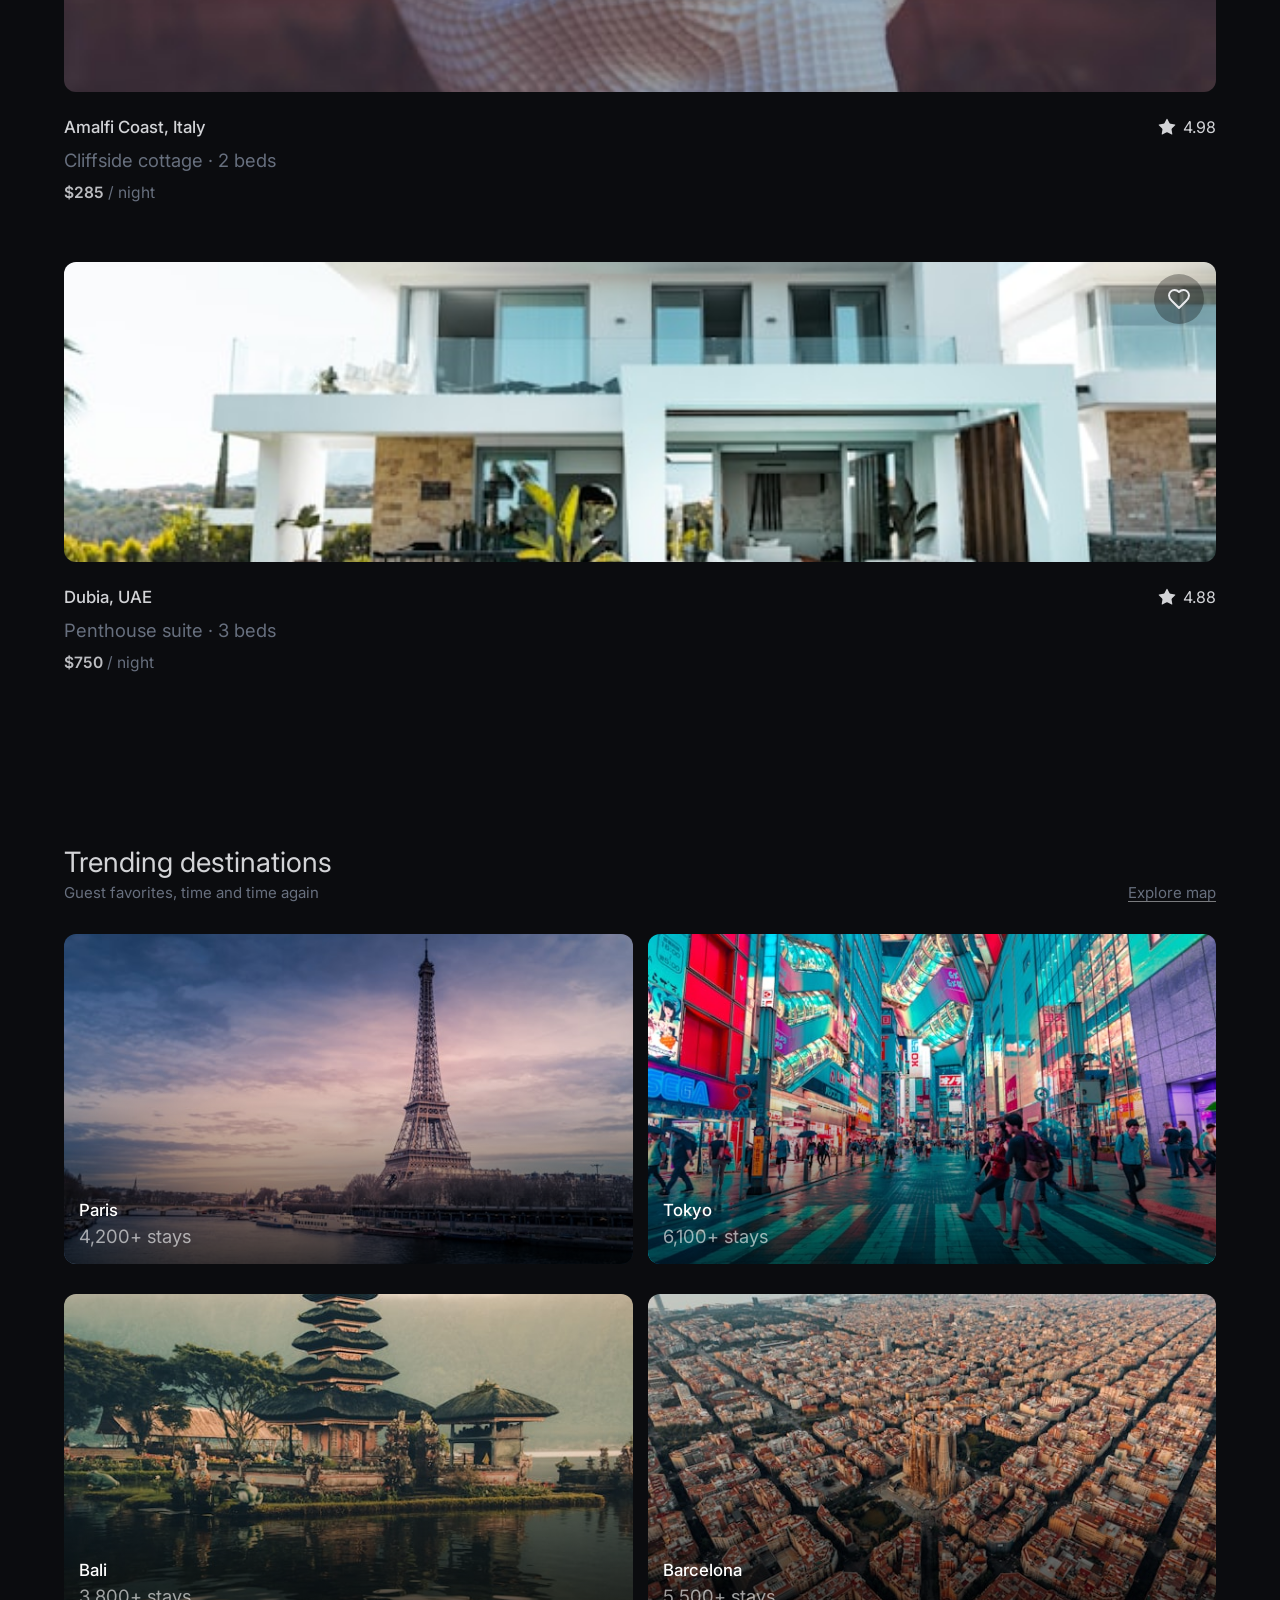
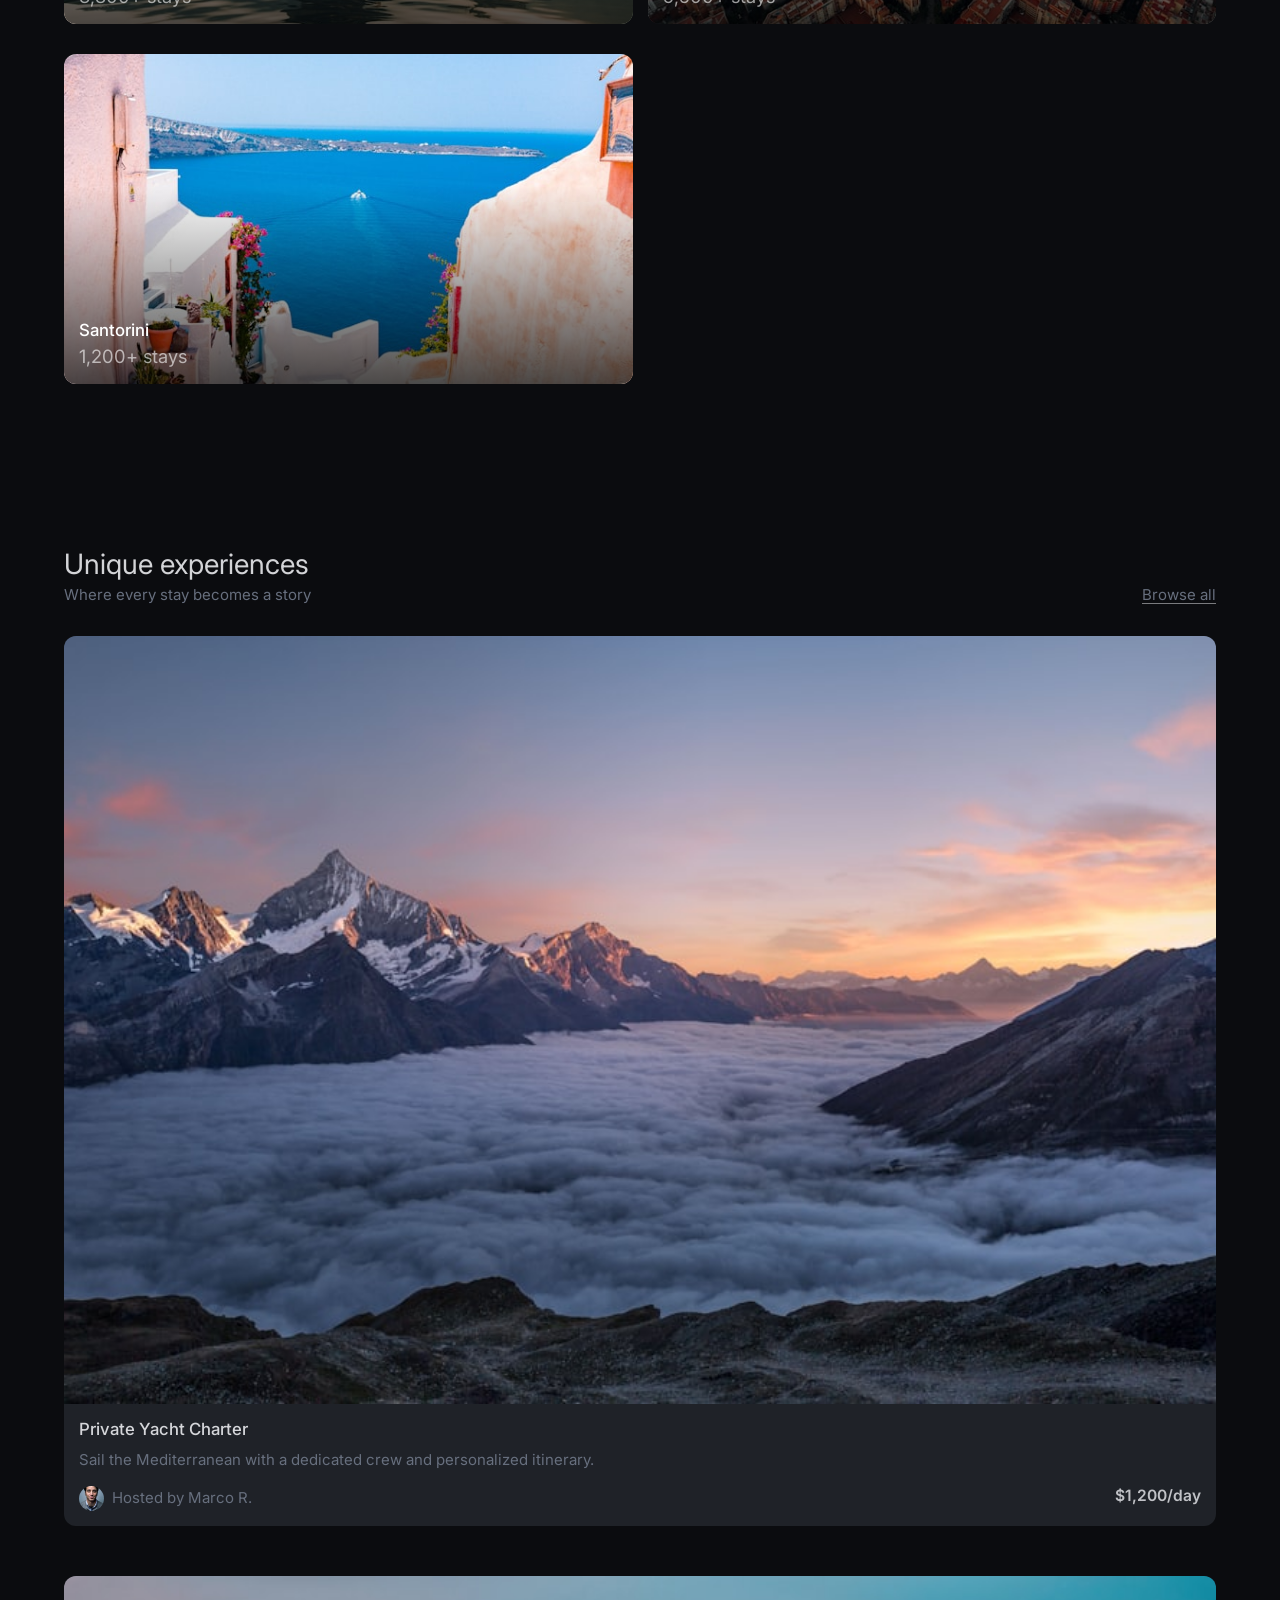
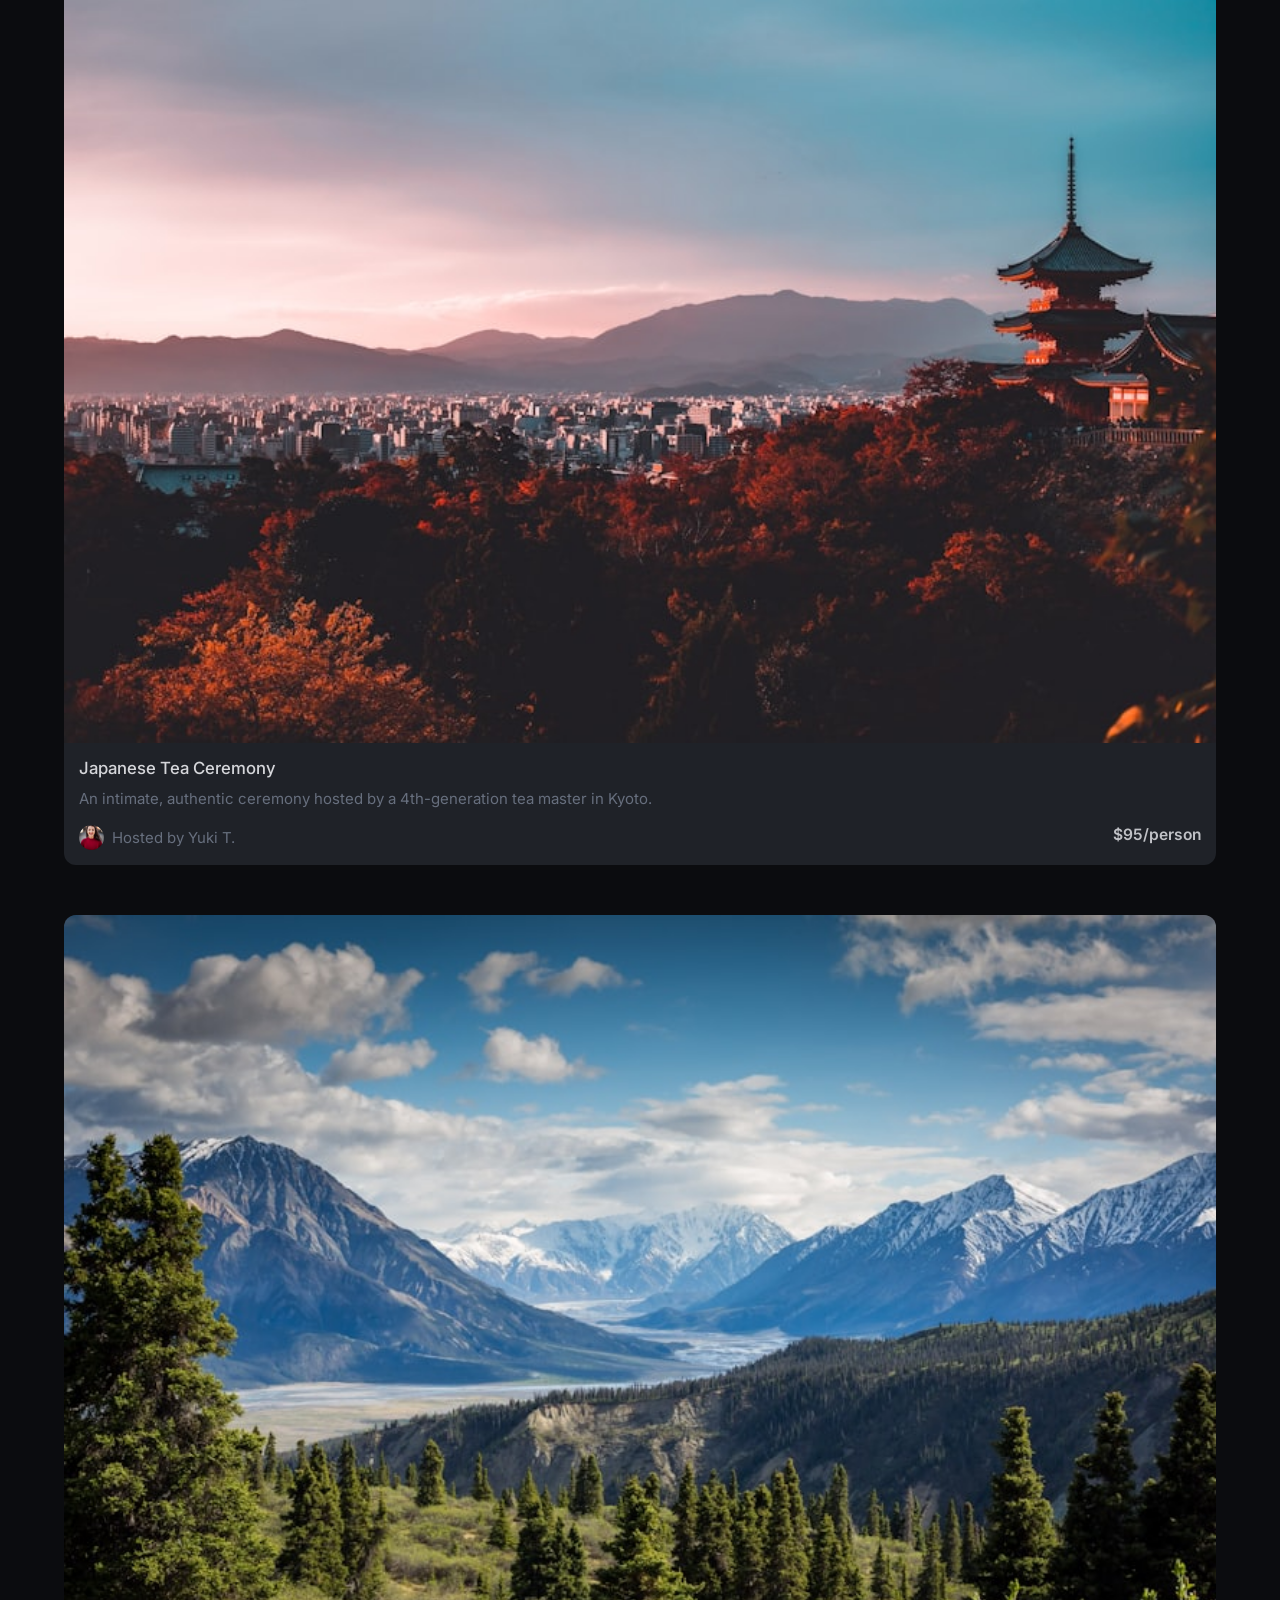
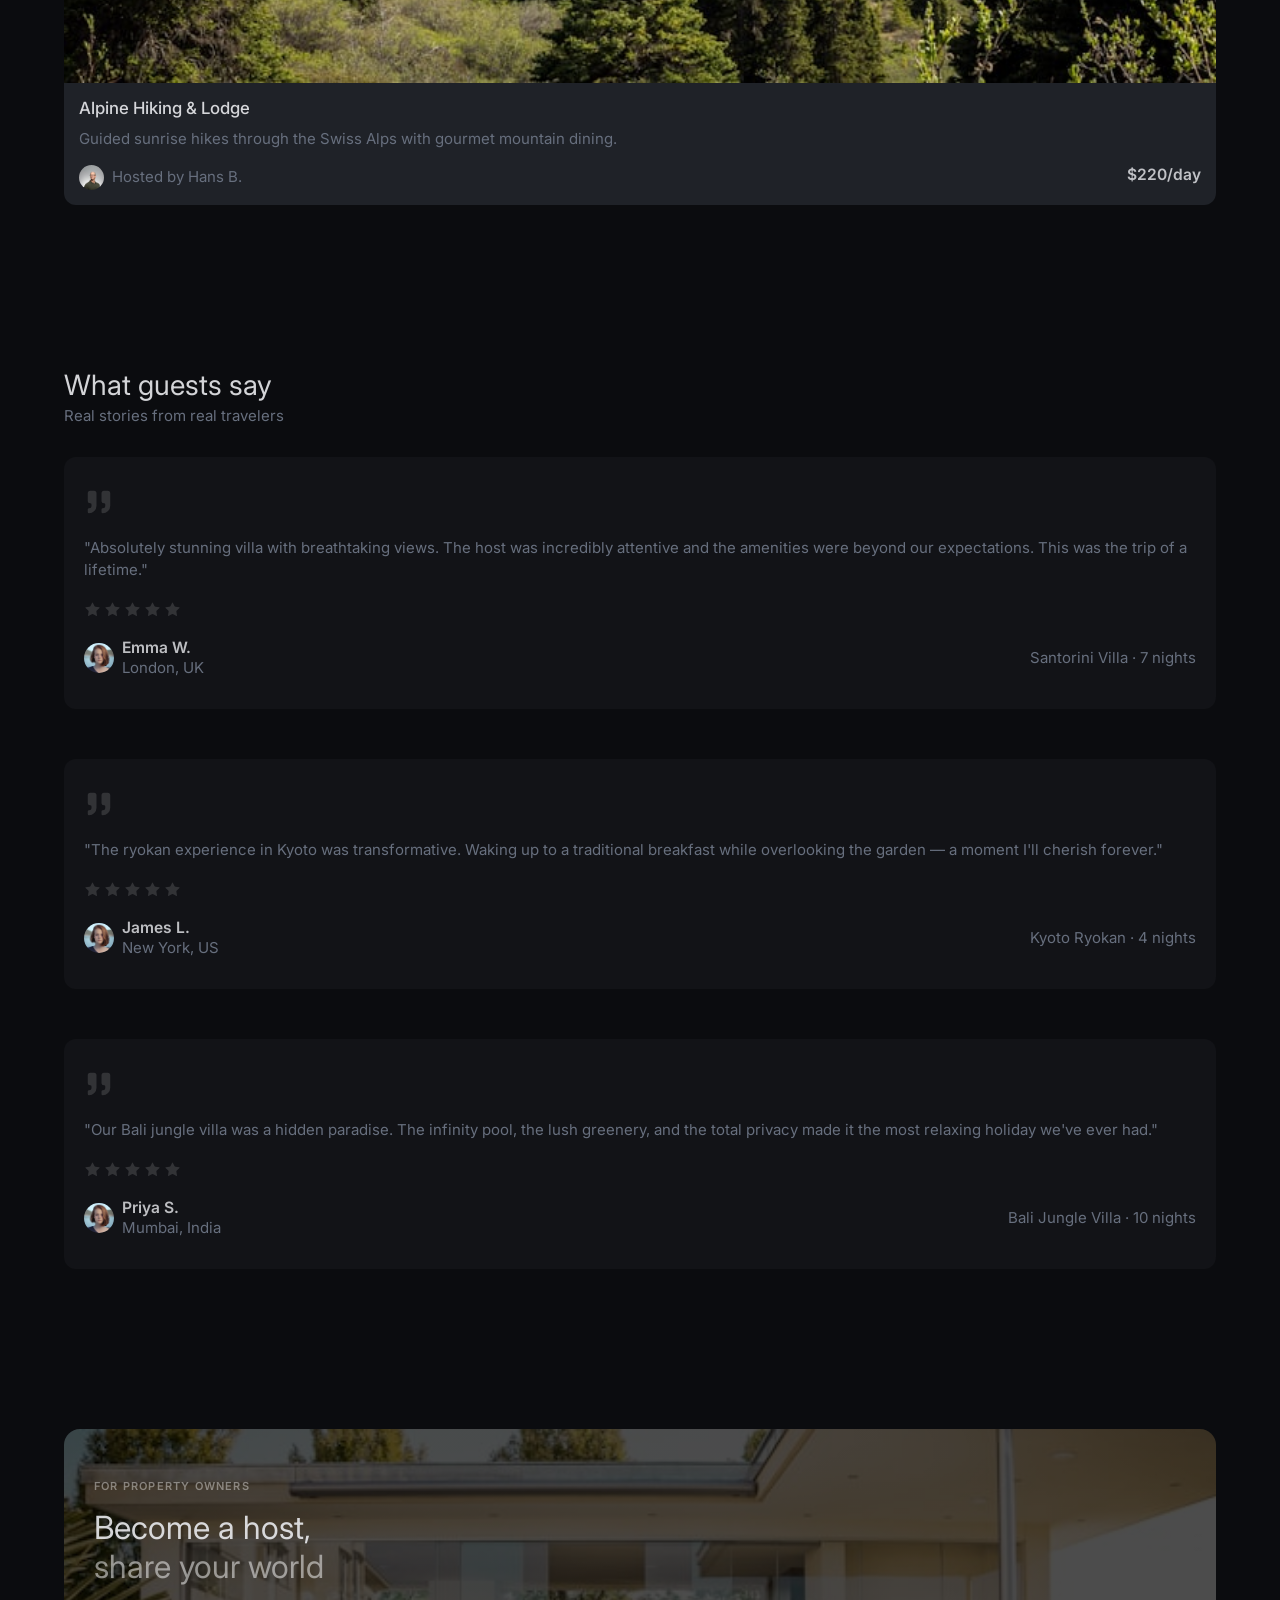
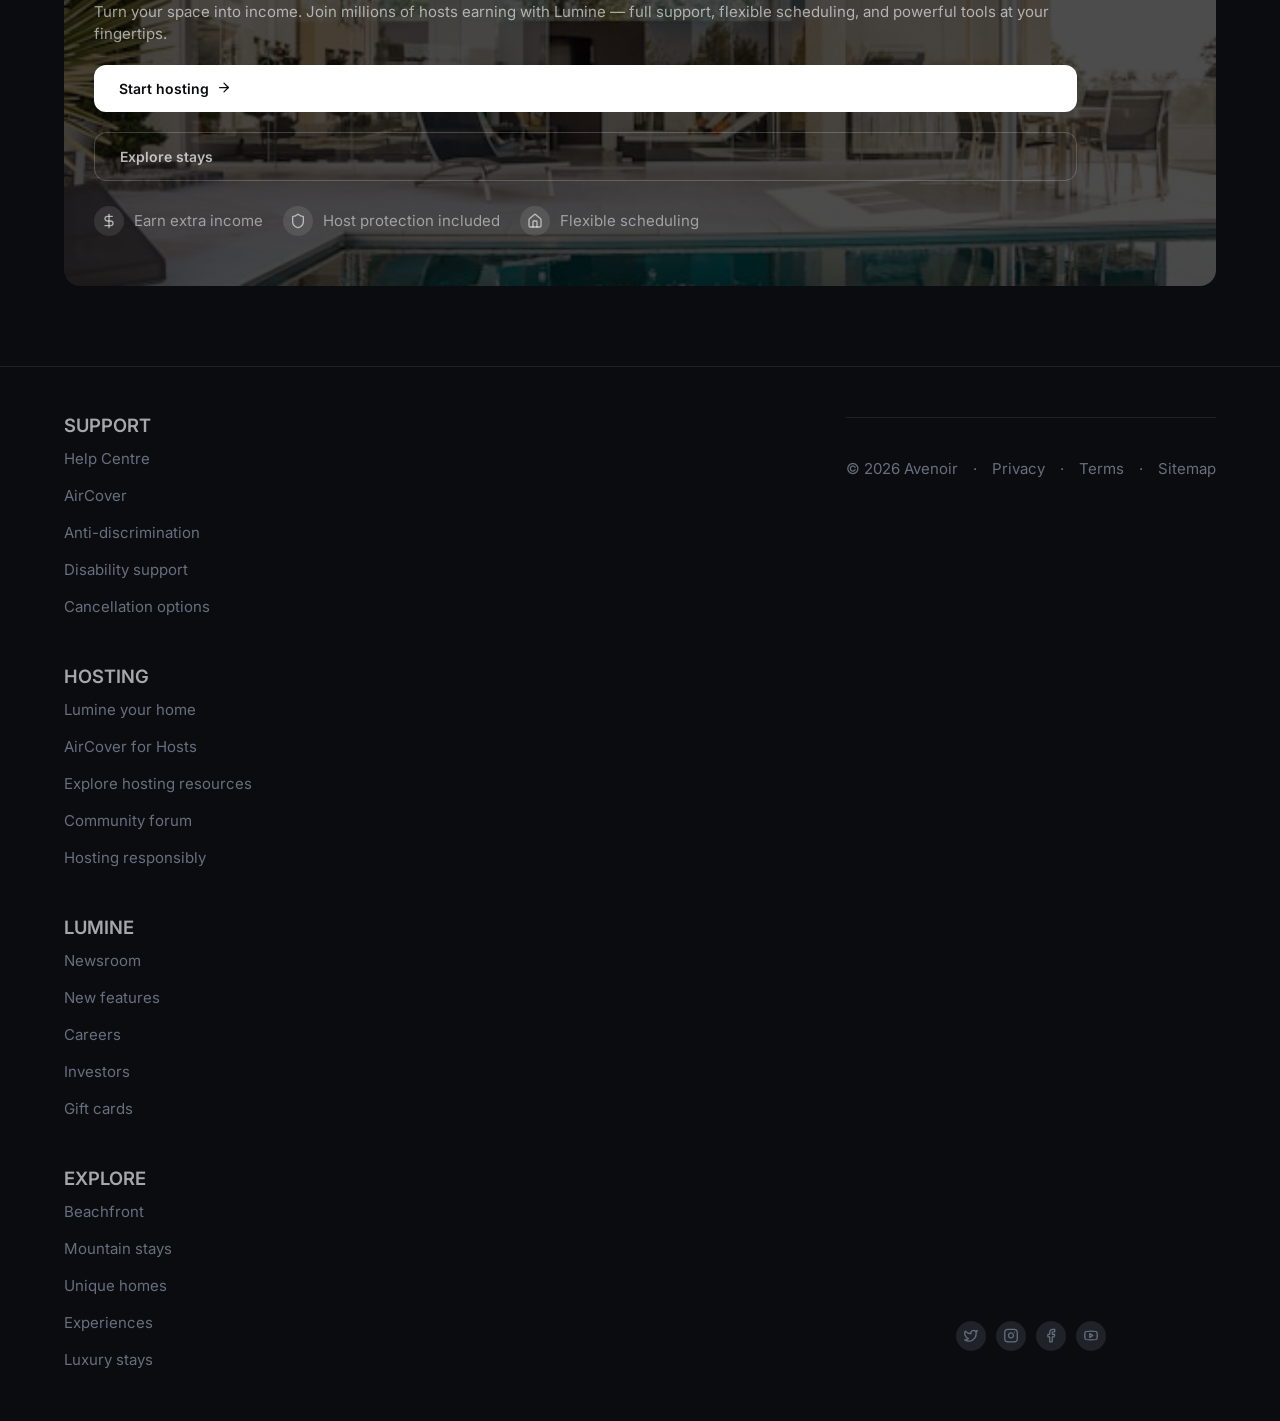
==== commit b117a4c4: "Your descriptive message here" ====
--- a/index.html
+++ b/index.html
@@ -484,7 +484,7 @@
                                     <path d="M17 5H9.5a3.5 3.5 0 0 0 0 7h5a3.5 3.5 0 0 1 0 7H6"></path>
                                 </svg>
                             </div>
-                            <p class="text--md"> extra income</p>
+                            <p class="text--md">Earn extra income</p>
                         </div>
                         <div class="icon-text-one">
                             <div class="icon-section">
--- a/style.css
+++ b/style.css
@@ -377,11 +377,11 @@
     font-size: 11px;
 }
 
-#bg__img-section .inner-header {
+.inner-header {
     font-size: 32px;
-    font-weight: 300;
+    font-weight: 400;
     /* line-height: 60px; */
-    color: white;
+    color: rgba(233, 234, 237, 0.9);
 }
 
 .insidee-head .text--md{
